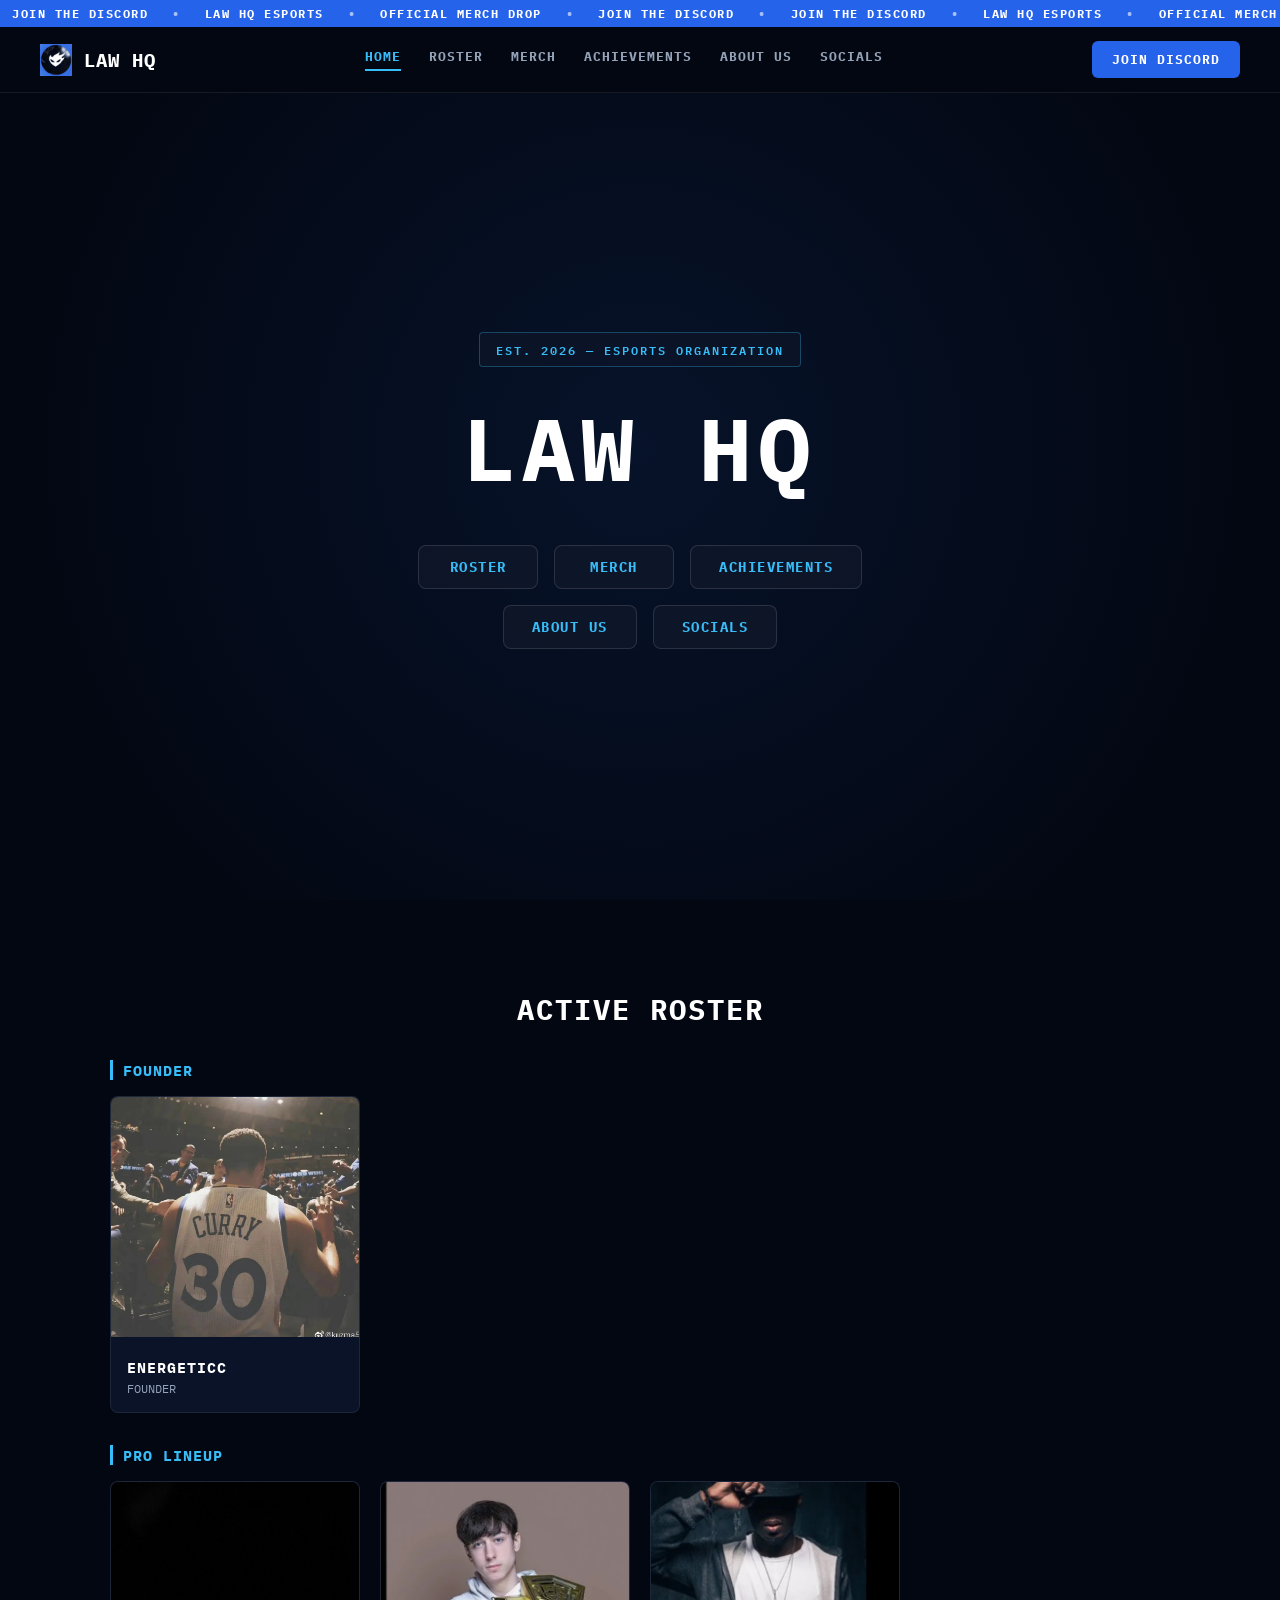
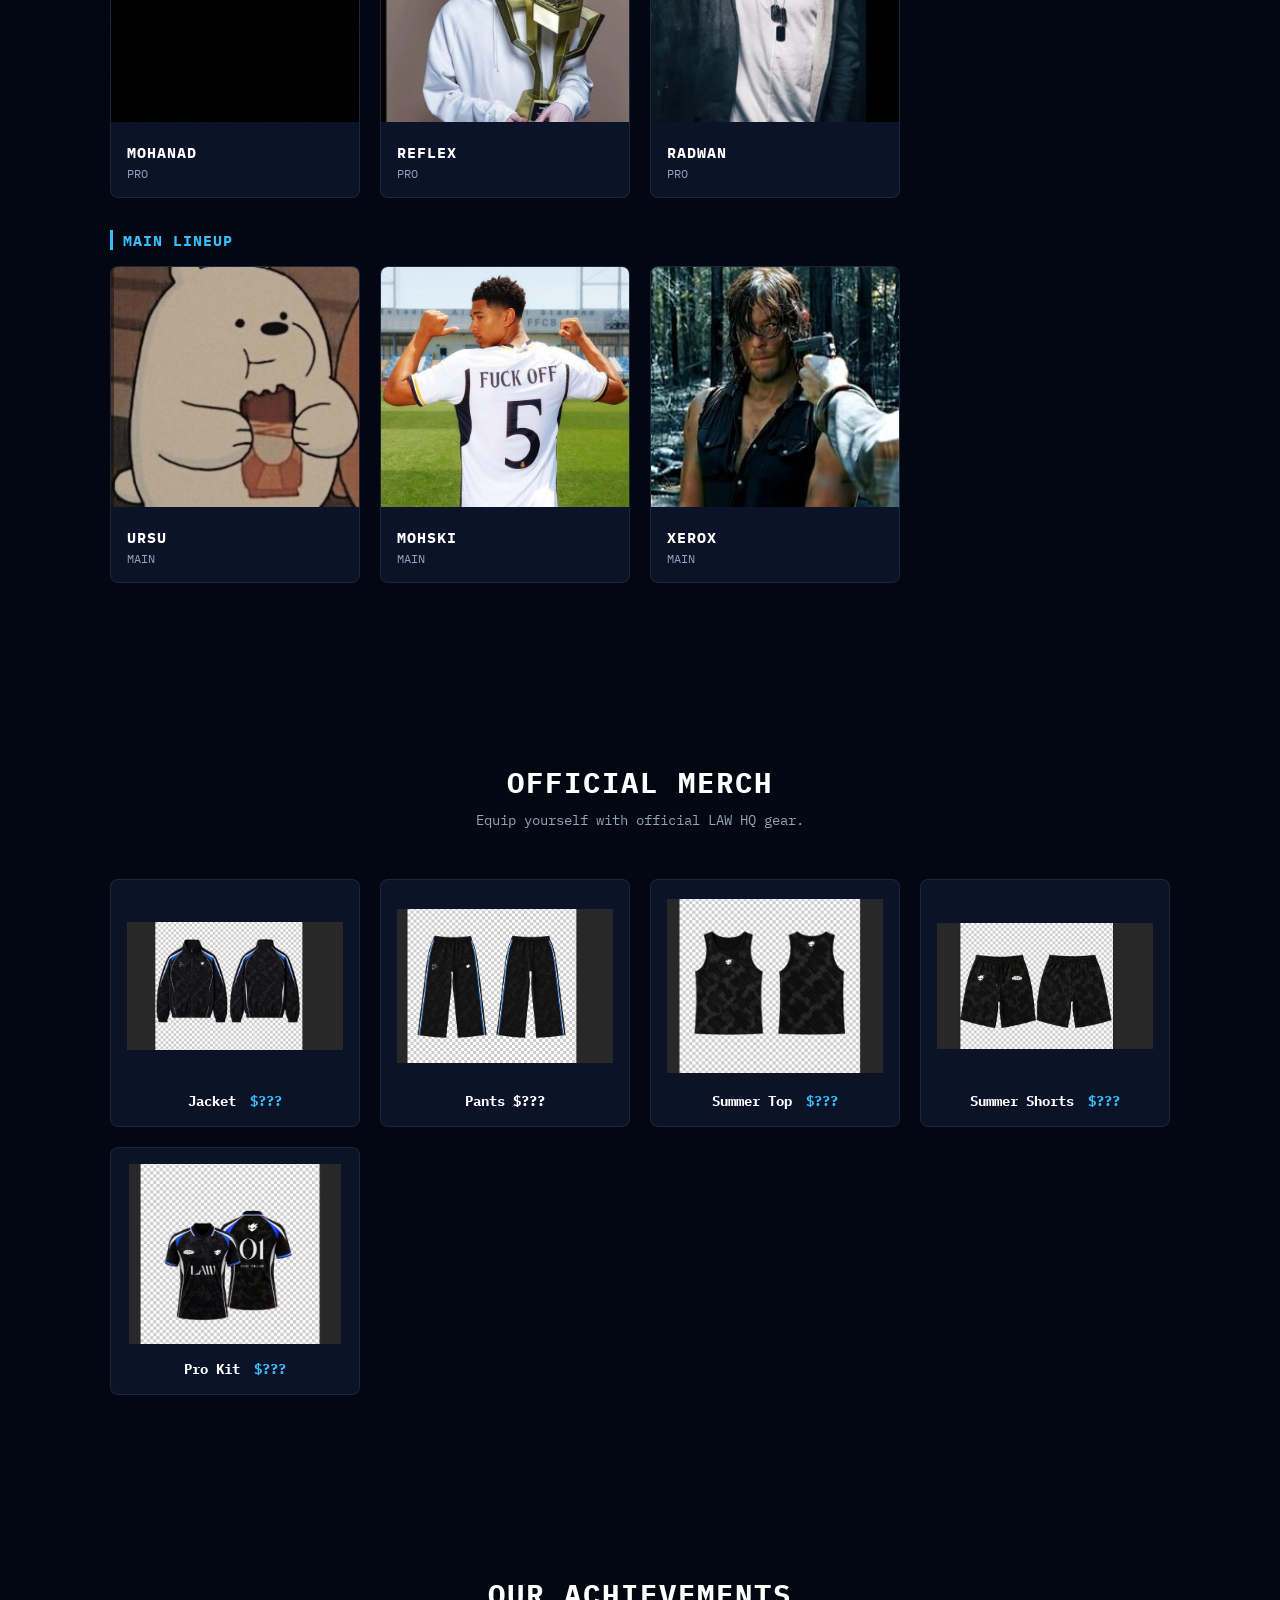
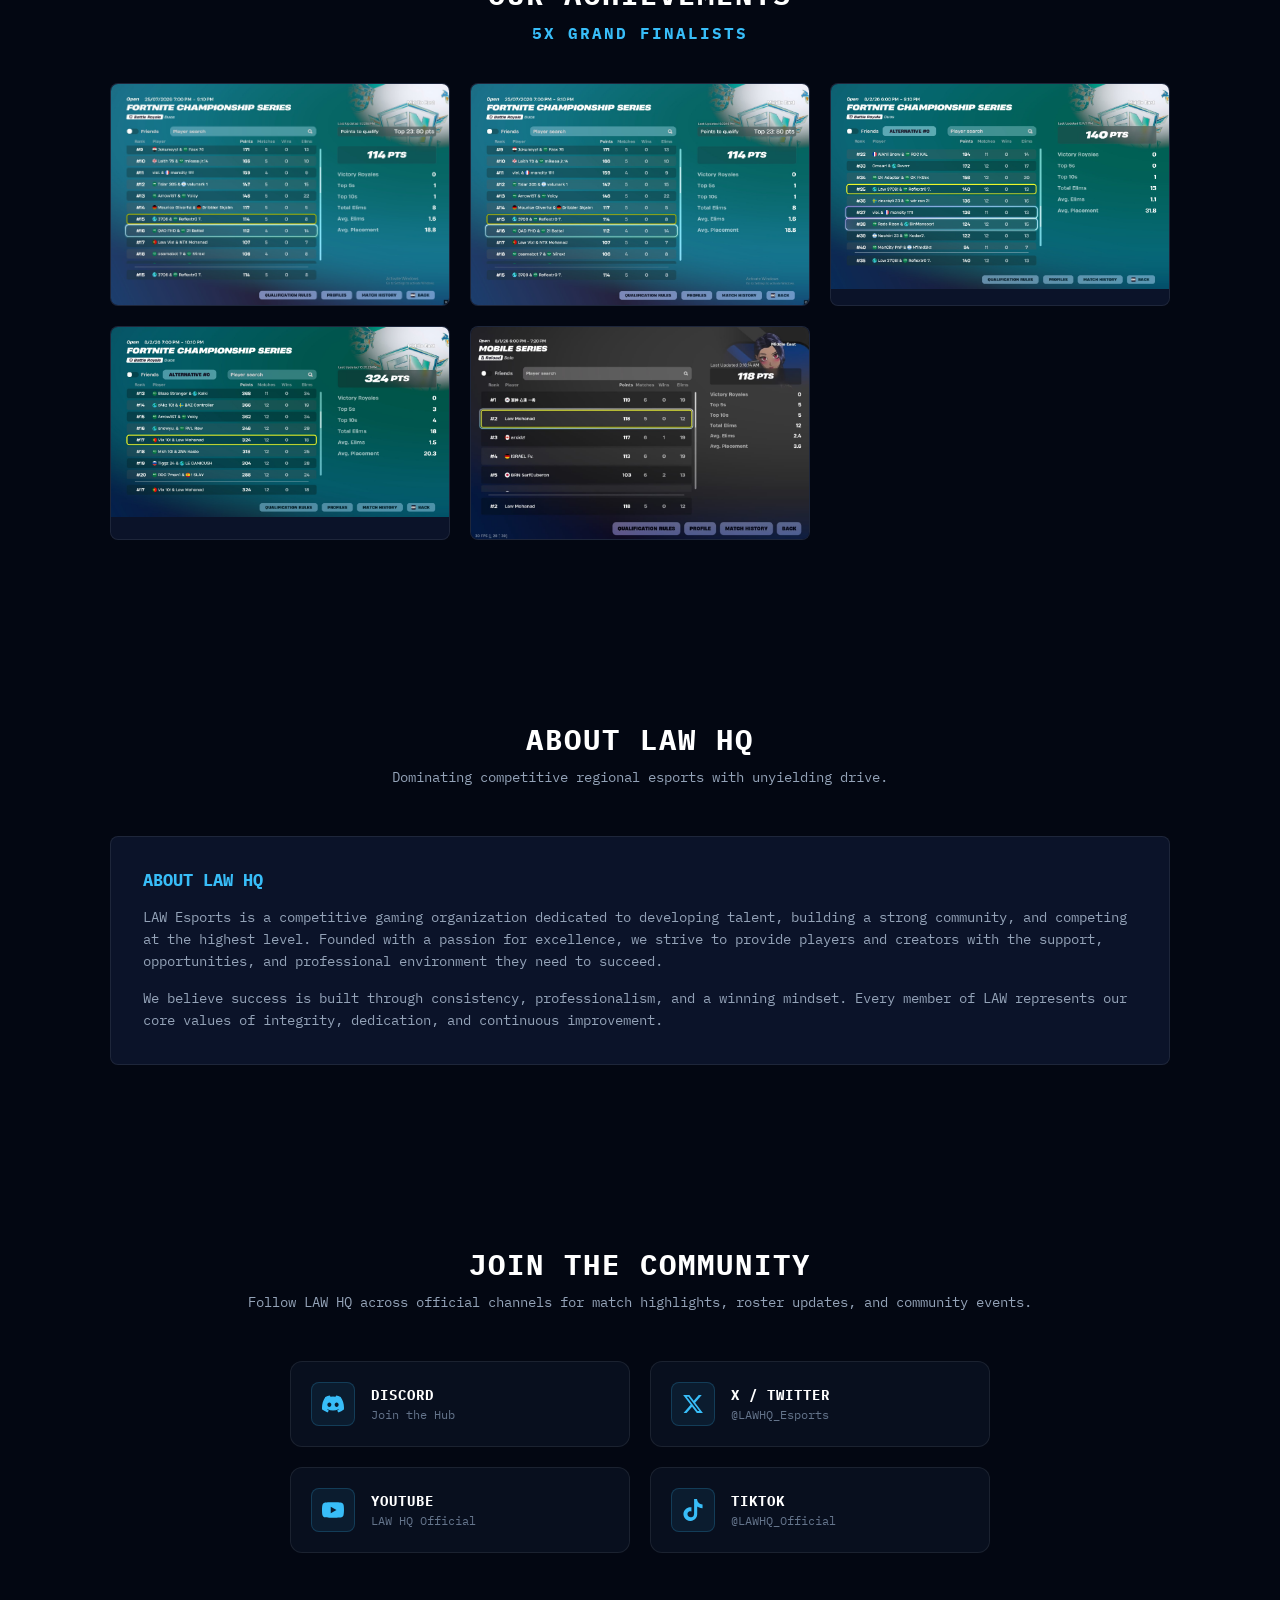
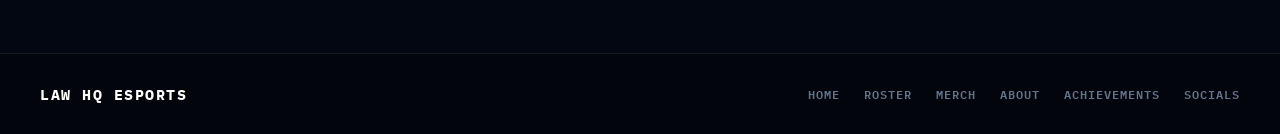
==== index.html @ c0afd79e "Added redirection link to “JOIN OUR DISCORD”" ====
<!DOCTYPE html>
<html lang="en">
<head>
  <meta charset="UTF-8">
  <meta name="viewport" content="width=device-width, initial-scale=1.0">
  <title>LAW HQ | Esports Organization</title>

  <!-- Google Fonts -->
  <link rel="preconnect" href="https://fonts.googleapis.com">
  <link rel="preconnect" href="https://fonts.gstatic.com" crossorigin>
  <link href="https://fonts.googleapis.com/css2?family=IBM+Plex+Mono:wght@400;600;700&display=swap" rel="stylesheet">

  <!-- External CSS -->
  <link rel="stylesheet" href="style.css">
</head>
<body>

  <!-- FIXED TOP HEADER CONTAINER -->
  <header class="fixed-header-wrapper">
    <div class="ticker-wrap">
      <div class="ticker-track">
        <span>JOIN THE DISCORD</span><span class="dot">•</span>
        <span>LAW HQ ESPORTS</span><span class="dot">•</span>
        <span>OFFICIAL MERCH DROP</span><span class="dot">•</span>
        <span>JOIN THE DISCORD</span><span class="dot">•</span>
        <span>JOIN THE DISCORD</span><span class="dot">•</span>
        <span>LAW HQ ESPORTS</span><span class="dot">•</span>
        <span>OFFICIAL MERCH DROP</span><span class="dot">•</span>
        <span>JOIN THE DISCORD</span><span class="dot">•</span>
      </div>
    </div>

    <nav class="navbar">
      <a href="#hero" class="nav-brand">
        <img src="logo.png" alt="LAW HQ Logo" class="logo-img">
        <span class="brand-text">LAW HQ</span>
      </a>

      <div class="nav-links">
        <a href="#hero">HOME</a>
        <a href="#roster">ROSTER</a>
        <a href="#merch">MERCH</a>
        <a href="#achievements">ACHIEVEMENTS</a>
        <a href="#about" class="active">ABOUT US</a>
        <a href="#socials">SOCIALS</a>
      </div>

      <a href="https://discord.gg/g7HBEBrbn" target="https://discord.gg/g7HBEBrbn" rel="noopener noreferrer" class="btn-discord">JOIN DISCORD</a>
    </nav>
  </header>

  <!-- HERO SECTION -->
  <section id="hero" class="hero-section">
    <div class="hero-content reveal-on-scroll">
      <div class="hero-tag-box">
        <span>EST. 2026 — ESPORTS ORGANIZATION</span>
      </div>
      <h1 class="hero-title">LAW HQ</h1>

      <div class="hero-buttons-wrapper">
        <div class="hero-btn-row">
          <a href="#roster" class="hero-btn">ROSTER</a>
          <a href="#merch" class="hero-btn">MERCH</a>
          <a href="#achievements" class="hero-btn">ACHIEVEMENTS</a>
        </div>
        <div class="hero-btn-row">
          <a href="#about" class="hero-btn">ABOUT US</a>
          <a href="#socials" class="hero-btn">SOCIALS</a>
        </div>
      </div>
    </div>
  </section>

  <!-- ROSTER SECTION -->
  <section id="roster" class="content-section">
    <h2 class="section-title reveal-on-scroll">ACTIVE ROSTER</h2>

    <h3 class="subsection-title reveal-on-scroll">FOUNDER</h3>
    <div class="roster-grid">
      <div class="player-card reveal-on-scroll">
        <img src="energe.png" alt="Energetic" class="player-img">
        <div class="player-info">
          <h4>ENERGETICC</h4>
          <p>FOUNDER</p>
        </div>
      </div>
    </div>

    <h3 class="subsection-title reveal-on-scroll">PRO LINEUP</h3>
    <div class="roster-grid">
      <div class="player-card reveal-on-scroll">
        <img src="mohanad.png" alt="Mohanad" class="player-img">
        <div class="player-info">
          <h4>MOHANAD</h4>
          <p>PRO</p>
        </div>
      </div>
      <div class="player-card reveal-on-scroll">
        <img src="reflex.png" alt="Reflex" class="player-img">
        <div class="player-info">
          <h4>REFLEX</h4>
          <p>PRO</p>
        </div>
      </div>
      <div class="player-card reveal-on-scroll">
        <img src="radwan.png" alt="Radwan" class="player-img">
        <div class="player-info">
          <h4>RADWAN</h4>
          <p>PRO</p>
        </div>
      </div>
    </div>

    <h3 class="subsection-title reveal-on-scroll">MAIN LINEUP</h3>
    <div class="roster-grid">
      <div class="player-card reveal-on-scroll">
        <img src="ursu.png" alt="Ursu" class="player-img">
        <div class="player-info">
          <h4>URSU</h4>
          <p>MAIN</p>
        </div>
      </div>
      <div class="player-card reveal-on-scroll">
        <img src="mohski.png" alt="Mohski" class="player-img">
        <div class="player-info">
          <h4>MOHSKI</h4>
          <p>MAIN</p>
        </div>
      </div>
      <div class="player-card reveal-on-scroll">
        <img src="xerox.png" alt="Xerox" class="player-img">
        <div class="player-info">
          <h4>XEROX</h4>
          <p>MAIN</p>
        </div>
      </div>
    </div>
  </section>

  <!-- MERCH SECTION -->
  <section id="merch" class="content-section">
    <h2 class="section-title reveal-on-scroll">OFFICIAL MERCH</h2>
    <p class="section-desc reveal-on-scroll">Equip yourself with official LAW HQ gear.</p>

    <div class="merch-grid">
      <div class="merch-card reveal-on-scroll">
        <img src="jacket.png" alt="Jacket" class="merch-img">
        <h4>Jacket <span class="price">$???</span></h4>
      </div>
      <div class="merch-card reveal-on-scroll">
        <img src="pants.png" alt="Pants" class="merch-img">
        <h4>Pants <span classid="price">$???</span></h4>
      </div>
      <div class="merch-card reveal-on-scroll">
        <img src="summertop.png" alt="Summer Top" class="merch-img">
        <h4>Summer Top <span class="price">$???</span></h4>
      </div>
      <div class="merch-card reveal-on-scroll">
        <img src="summershorts.png" alt="Summer Shorts" class="merch-img">
        <h4>Summer Shorts <span class="price">$???</span></h4>
      </div>
      <div class="merch-card reveal-on-scroll">
        <img src="prokit.png" alt="Pro Kit" class="merch-img">
        <h4>Pro Kit <span class="price">$???</span></h4>
      </div>
    </div>
  </section>

  <!-- ACHIEVEMENTS SECTION -->
  <section id="achievements" class="content-section">
    <h2 class="section-title reveal-on-scroll">OUR ACHIEVEMENTS</h2>
    <p class="section-tagline reveal-on-scroll">5X GRAND FINALISTS</p>

    <div class="achievements-grid">
      <div class="achievement-card reveal-on-scroll">
        <img src="achievement1.jpg" alt="Fortnite Championship Series" class="achievement-img">
      </div>
      <div class="achievement-card reveal-on-scroll">
        <img src="achievement2.png" alt="Fortnite Championship Series" class="achievement-img">
      </div>
      <div class="achievement-card reveal-on-scroll">
        <img src="achievement3.png" alt="Fortnite Championship Series" class="achievement-img">
      </div>
      <div class="achievement-card reveal-on-scroll">
        <img src="achievement4.png" alt="Fortnite Championship Series" class="achievement-img">
      </div>
      <div class="achievement-card reveal-on-scroll">
        <img src="achievement5.png" alt="Fortnite Championship Series" class="achievement-img">
      </div>
    </div>
  </section>

  <!-- ABOUT US SECTION -->
  <section id="about" class="content-section">
    <h2 class="section-title reveal-on-scroll">ABOUT LAW HQ</h2>
    <p class="section-desc reveal-on-scroll">Dominating competitive regional esports with unyielding drive.</p>

    <div class="about-box reveal-on-scroll">
      <h3>ABOUT LAW HQ</h3>
      <p>
        LAW Esports is a competitive gaming organization dedicated to developing talent, building a strong community, and competing at the highest level. Founded with a passion for excellence, we strive to provide players and creators with the support, opportunities, and professional environment they need to succeed.
      </p>
      <p>
        We believe success is built through consistency, professionalism, and a winning mindset. Every member of LAW represents our core values of integrity, dedication, and continuous improvement.
      </p>
    </div>
  </section>

<!-- SOCIALS SECTION -->
  <section id="socials" class="content-section socials-container">
    <h2 class="section-title reveal-on-scroll">JOIN THE COMMUNITY</h2>
    <p class="section-desc reveal-on-scroll">Follow LAW HQ across official channels for match highlights, roster updates, and community events.</p>

    <div class="socials-wrapper">
      <!-- Top Row: Discord & Twitter -->
      <div class="socials-row top-row">
        <a href="https://discord.gg" target="https://discord.gg/g7HBEBrbn" rel="noopener noreferrer" class="social-card reveal-on-scroll">
          <div class="social-icon-box">
            <svg class="social-icon" viewBox="0 0 24 24" fill="currentColor"><path d="M20.317 4.37a19.791 19.791 0 0 0-4.885-1.515.074.074 0 0 0-.079.037c-.21.375-.444.864-.608 1.25a18.27 18.27 0 0 0-5.487 0 12.64 12.64 0 0 0-.617-1.25.077.077 0 0 0-.079-.037A19.736 19.736 0 0 0 3.677 4.37a.07.07 0 0 0-.032.027C.533 9.046-.32 13.58.099 18.057a.082.082 0 0 0 .031.057 19.9 19.9 0 0 0 5.993 3.03.078.078 0 0 0 .084-.028c.462-.63.874-1.295 1.226-1.994.021-.041.001-.09-.041-.106a13.107 13.107 0 0 1-1.872-.892.077.077 0 0 1-.008-.128 10.2 10.2 0 0 0 .372-.292.074.074 0 0 1 .077-.01c3.928 1.793 8.18 1.793 12.061 0a.074.074 0 0 1 .078.01c.12.098.246.198.373.292a.077.077 0 0 1-.006.127 12.299 12.299 0 0 1-1.873.893.077.077 0 0 0-.041.107c.36.698.772 1.362 1.225 1.993a.076.076 0 0 0 .084.028 19.839 19.839 0 0 0 6.002-3.03.077.077 0 0 0 .032-.054c.5-5.177-.838-9.674-3.549-13.66a.061.061 0 0 0-.031-.028zM8.02 15.33c-1.183 0-2.157-1.085-2.157-2.419 0-1.333.956-2.419 2.157-2.419 1.21 0 2.176 1.096 2.157 2.42 0 1.333-.956 2.418-2.157 2.418zm7.975 0c-1.183 0-2.157-1.085-2.157-2.419 0-1.333.955-2.419 2.157-2.419 1.21 0 2.176 1.096 2.157 2.42 0 1.333-.946 2.418-2.157 2.418z"/></svg>
          </div>
          <div class="social-text">
            <h4>DISCORD</h4>
            <p>Join the Hub</p>
          </div>
        </a>

        <a href="https://x.com/LAWHQ_Esports" target="https://x.com/LAWRGN" rel="noopener noreferrer" class="social-card reveal-on-scroll">
          <div class="social-icon-box">
            <svg class="social-icon" viewBox="0 0 24 24" fill="currentColor"><path d="M18.244 2.25h3.308l-7.227 8.26 8.502 11.24H16.17l-5.214-6.817L4.99 21.75H1.68l7.73-8.835L1.254 2.25H8.08l4.713 6.231zm-1.161 17.52h1.833L7.084 4.126H5.117z"/></svg>
          </div>
          <div class="social-text">
            <h4>X / TWITTER</h4>
            <p>@LAWHQ_Esports</p>
          </div>
        </a>
      </div>

      <!-- Bottom Row: YouTube & TikTok -->
      <div class="socials-row bottom-row">
        <a href="https://youtube.com" target=https://youtube.com/@LAWRGN" rel="noopener noreferrer" class="social-card reveal-on-scroll">
          <div class="social-icon-box">
            <svg class="social-icon" viewBox="0 0 24 24" fill="currentColor"><path d="M23.498 6.186a3.016 3.016 0 0 0-2.122-2.136C19.505 3.545 12 3.545 12 3.545s-7.505 0-9.377.505A3.017 3.017 0 0 0 .502 6.186C0 8.07 0 12 0 12s0 3.93.502 5.814a3.016 3.016 0 0 0 2.122 2.136c1.871.505 9.376.505 9.376.505s7.505 0 9.377-.505a3.015 3.015 0 0 0 2.122-2.136C24 15.93 24 12 24 12s0-3.93-.502-5.814zM9.545 15.568V8.432L15.818 12l-6.273 3.568z"/></svg>
          </div>
          <div class="social-text">
            <h4>YOUTUBE</h4>
            <p>LAW HQ Official</p>
          </div>
        </a>

        <a href="https://tiktok.com/@LAWHQ_Official" target="https://www.tiktok.com/@lawrgn0" rel="noopener noreferrer" class="social-card reveal-on-scroll">
          <div class="social-icon-box">
            <svg class="social-icon" viewBox="0 0 24 24" fill="currentColor"><path d="M12.525.02c1.31-.02 2.61-.01 3.91-.02.08 1.53.63 3.09 1.75 4.17 1.12 1.11 2.7 1.62 4.24 1.79v4.03c-1.44-.05-2.89-.35-4.2-.97-.57-.26-1.1-.59-1.62-.93-.01 2.92.01 5.84-.02 8.75-.08 1.4-.54 2.79-1.35 3.94-1.31 1.92-3.58 3.17-5.91 3.21-1.43.08-2.86-.31-4.08-1.03-2.02-1.19-3.44-3.37-3.65-5.71-.02-.5-.03-1-.01-1.49.18-1.9 1.12-3.72 2.58-4.96 1.66-1.44 3.98-2.13 6.15-1.72.02 1.48-.04 2.96-.04 4.44-.99-.32-2.15-.23-3.02.37-.82.56-1.31 1.55-1.3 2.53-.02 1.06.44 2.11 1.23 2.79.83.7 1.97.97 3.03.73 1.14-.23 2.1-.98 2.56-2.02.35-.78.43-1.66.42-2.51.02-5.38.01-10.76.01-16.14z"/></svg>
          </div>
          <div class="social-text">
            <h4>TIKTOK</h4>
            <p>@LAWHQ_Official</p>
          </div>
        </a>
      </div>
    </div>
  </section>
  <!-- FOOTER -->
  <footer class="footer">
    <div class="footer-brand">
      <h3>LAW HQ ESPORTS</h3>
    </div>
    <div class="footer-links">
      <a href="#hero">HOME</a>
      <a href="#roster">ROSTER</a>
      <a href="#merch">MERCH</a>
      <a href="#about">ABOUT</a>
       <a href="#achievements">ACHIEVEMENTS</a>
      <a href="#socials">SOCIALS</a>
    </div>
  </footer>

  <!-- External JavaScript -->
  <script src="script.js"></script>
</body>
</html>
---- style.css ----
/* --- GLOBAL RESETS & FONTS --- */
* {
  margin: 0;
  padding: 0;
  box-sizing: border-box;
}

html {
  scroll-behavior: smooth;
  font-family: 'IBM Plex Mono', monospace;
  background-color: #030712;
  color: #ffffff;
}

section, 
div[id] {
  scroll-margin-top: 100px;
}

body {
  overflow-x: hidden;
  background-color: #030712;
}

a {
  color: inherit;
  text-decoration: none;
}

/* --- SCROLL REVEAL ANIMATION STYLES --- */
.reveal-on-scroll {
  opacity: 0;
  transform: translateY(35px);
  transition: opacity 0.6s cubic-bezier(0.16, 1, 0.3, 1), transform 0.6s cubic-bezier(0.16, 1, 0.3, 1);
  will-change: opacity, transform;
}

.reveal-on-scroll.is-visible {
  opacity: 1;
  transform: translateY(0);
}

/* --- FIXED HEADER & TICKER --- */
.fixed-header-wrapper {
  position: fixed;
  top: 0;
  left: 0;
  width: 100%;
  z-index: 1000;
  background-color: #030712;
  border-bottom: 1px solid rgba(255, 255, 255, 0.08);
}

.ticker-wrap {
  width: 100%;
  overflow: hidden;
  background-color: #2563eb;
  padding: 6px 0;
  font-size: 0.75rem;
  font-weight: 700;
  letter-spacing: 1.5px;
}

.ticker-track {
  display: flex;
  white-space: nowrap;
  animation: ticker 25s linear infinite;
}

.ticker-track span {
  padding: 0 12px;
  color: #ffffff;
}

.ticker-track .dot {
  color: rgba(255, 255, 255, 0.6);
}

@keyframes ticker {
  0% { transform: translateX(0); }
  100% { transform: translateX(-50%); }
}

.navbar {
  display: flex;
  align-items: center;
  justify-content: space-between;
  padding: 14px 40px;
  max-width: 1400px;
  margin: 0 auto;
}

.nav-brand {
  display: flex;
  align-items: center;
  gap: 12px;
  font-weight: 700;
  font-size: 1.2rem;
  letter-spacing: 1px;
}

.logo-img {
  width: 32px;
  height: 32px;
  object-fit: contain;
}

.nav-links {
  display: flex;
  gap: 28px;
}

.nav-links a {
  font-size: 0.8rem;
  font-weight: 700;
  color: #94a3b8;
  letter-spacing: 1px;
  padding-bottom: 4px;
  transition: color 0.2s ease, border-color 0.2s ease;
}

.nav-links a:hover,
.nav-links a.active {
  color: #38bdf8;
  border-bottom: 2px solid #38bdf8;
}

.btn-discord {
  background-color: #2563eb;
  color: #ffffff;
  padding: 10px 20px;
  font-size: 0.8rem;
  font-weight: 700;
  border-radius: 6px;
  letter-spacing: 1px;
  transition: background-color 0.2s ease;
}

.btn-discord:hover {
  background-color: #1d4ed8;
}

/* --- HERO SECTION --- */
.hero-section {
  min-height: 100vh;
  display: flex;
  align-items: center;
  justify-content: center;
  text-align: center;
  padding-top: 80px;
  background: radial-gradient(circle at center, #07132a 0%, #030712 80%);
}

.hero-tag-box {
  display: inline-block;
  border: 1px solid rgba(56, 189, 248, 0.3);
  background: rgba(15, 23, 42, 0.6);
  padding: 6px 16px;
  border-radius: 4px;
  margin-bottom: 24px;
}

.hero-tag-box span {
  color: #38bdf8;
  font-size: 0.75rem;
  letter-spacing: 2px;
  font-weight: 600;
}

.hero-title {
  font-size: 5.5rem;
  font-weight: 700;
  letter-spacing: 6px;
  margin-bottom: 40px;
  color: #ffffff;
}

.hero-buttons-wrapper {
  display: flex;
  flex-direction: column;
  gap: 16px;
  align-items: center;
}

.hero-btn-row {
  display: flex;
  gap: 16px;
  justify-content: center;
}

.hero-btn {
  border: 1px solid rgba(255, 255, 255, 0.12);
  background: rgba(15, 23, 42, 0.8);
  padding: 12px 28px;
  font-size: 0.85rem;
  font-weight: 700;
  border-radius: 8px;
  letter-spacing: 1.5px;
  color: #38bdf8;
  transition: all 0.2s ease;
  min-width: 120px;
}

.hero-btn:hover {
  border-color: #38bdf8;
  background: rgba(56, 189, 248, 0.15);
  transform: translateY(-2px);
}

/* --- CONTENT SECTIONS --- */
.content-section {
  max-width: 1100px;
  margin: 0 auto;
  padding: 90px 20px;
}

.section-title {
  font-size: 1.8rem;
  letter-spacing: 2px;
  margin-bottom: 10px;
  text-align: center;
  font-weight: 700;
}

.section-desc {
  text-align: center;
  color: #94a3b8;
  font-size: 0.85rem;
  margin-bottom: 50px;
}

.section-tagline {
  text-align: center;
  color: #38bdf8;
  font-weight: 700;
  letter-spacing: 2px;
  margin-bottom: 40px;
}

.subsection-title {
  font-size: 0.95rem;
  letter-spacing: 1px;
  color: #38bdf8;
  margin: 32px 0 16px 0;
  border-left: 3px solid #38bdf8;
  padding-left: 10px;
}

/* --- ROSTER --- */
.roster-grid {
  display: grid;
  grid-template-columns: repeat(auto-fill, minmax(220px, 1fr));
  gap: 20px;
}

.player-card {
  background: #0b1329;
  border: 1px solid rgba(255, 255, 255, 0.08);
  border-radius: 8px;
  overflow: hidden;
  transition: transform 0.2s ease, border-color 0.2s ease;
}

.player-card:hover {
  transform: translateY(-4px);
  border-color: #38bdf8;
}

.player-img {
  width: 100%;
  height: 240px;
  object-fit: cover;
}

.player-info {
  padding: 16px;
}

.player-info h4 {
  font-size: 0.95rem;
  letter-spacing: 1px;
}

.player-info p {
  font-size: 0.75rem;
  color: #94a3b8;
  margin-top: 4px;
}

/* --- MERCH --- */
.merch-grid {
  display: grid;
  grid-template-columns: repeat(auto-fill, minmax(200px, 1fr));
  gap: 20px;
}

.merch-card {
  background: #0b1329;
  border: 1px solid rgba(255, 255, 255, 0.08);
  border-radius: 8px;
  padding: 16px;
  text-align: center;
}

.merch-img {
  width: 100%;
  height: 180px;
  object-fit: contain;
  margin-bottom: 12px;
}

.merch-card h4 {
  font-size: 0.85rem;
}

.merch-card .price {
  color: #38bdf8;
  margin-left: 6px;
}

/* --- ACHIEVEMENTS --- */
.achievements-grid {
  display: grid;
  grid-template-columns: repeat(auto-fill, minmax(280px, 1fr));
  gap: 20px;
}

.achievement-card {
  background: #0b1329;
  border: 1px solid rgba(255, 255, 255, 0.08);
  border-radius: 8px;
  overflow: hidden;
}

.achievement-img {
  width: 100%;
  height: auto;
  display: block;
}

/* --- ABOUT --- */
.about-box {
  background: #0b1329;
  border: 1px solid rgba(255, 255, 255, 0.08);
  border-radius: 8px;
  padding: 32px;
}

.about-box h3 {
  font-size: 1.05rem;
  color: #38bdf8;
  margin-bottom: 16px;
}

.about-box p {
  color: #94a3b8;
  font-size: 0.85rem;
  line-height: 1.6;
  margin-bottom: 16px;
}

.about-box p:last-child {
  margin-bottom: 0;
}

/* --- SOCIALS SECTION (BOTTOM) --- */
/* --- SOCIALS SECTION (BOTTOM) --- */
.socials-container {
  padding-bottom: 100px;
}

.socials-wrapper {
  display: flex;
  flex-direction: column;
  gap: 20px;
  max-width: 720px;
  margin: 0 auto;
}

.socials-row {
  display: flex;
  justify-content: center;
  gap: 20px;
}

.socials-row .social-card {
  flex: 1 1 300px;
  max-width: 340px;
  width: 100%;
}

.social-card {
  background: #080f1e;
  border: 1px solid rgba(255, 255, 255, 0.08);
  border-radius: 12px;
  padding: 20px;
  display: flex;
  align-items: center;
  gap: 16px;
  transition: all 0.2s ease;
}

.social-card:hover {
  border-color: rgba(56, 189, 248, 0.4);
  transform: translateY(-3px);
  background: #0b1428;
}

.social-icon-box {
  width: 44px;
  height: 44px;
  background: rgba(56, 189, 248, 0.08);
  border: 1px solid rgba(56, 189, 248, 0.2);
  border-radius: 8px;
  display: flex;
  align-items: center;
  justify-content: center;
  flex-shrink: 0;
}

.social-icon {
  width: 22px;
  height: 22px;
  fill: #38bdf8;
}

.social-text h4 {
  font-size: 0.85rem;
  letter-spacing: 1px;
  color: #ffffff;
}

.social-text p {
  font-size: 0.72rem;
  color: #64748b;
  margin-top: 3px;
}

/* --- FOOTER --- */
.footer {
  border-top: 1px solid rgba(255, 255, 255, 0.08);
  padding: 30px 40px;
  display: flex;
  justify-content: space-between;
  align-items: center;
  background: #02050b;
}

.footer-brand h3 {
  font-size: 0.95rem;
  letter-spacing: 1.5px;
  font-weight: 700;
}

.footer-links {
  display: flex;
  gap: 24px;
}

.footer-links a {
  font-size: 0.75rem;
  color: #64748b;
  font-weight: 600;
  letter-spacing: 1px;
}

.footer-links a:hover {
  color: #38bdf8;
}

/* --- RESPONSIVE BREAKPOINTS --- */
@media (max-width: 768px) {
  .hero-title {
    font-size: 3.5rem;
  }

  .socials-row {
    flex-direction: column;
    align-items: center;
  }

  .socials-row .social-card {
    width: 100%;
    max-width: 100%;
  }

  .footer {
    flex-direction: column;
    gap: 16px;
    text-align: center;
  }
}

/* --- FOOTER --- */
.footer {
  border-top: 1px solid rgba(255, 255, 255, 0.08);
  padding: 30px 40px;
  display: flex;
  justify-content: space-between;
  align-items: center;
  background: #02050b;
}

.footer-brand h3 {
  font-size: 0.95rem;
  letter-spacing: 1.5px;
  font-weight: 700;
}

.footer-links {
  display: flex;
  gap: 24px;
}

.footer-links a {
  font-size: 0.75rem;
  color: #64748b;
  font-weight: 600;
  letter-spacing: 1px;
}

.footer-links a:hover {
  color: #38bdf8;
}

/* --- RESPONSIVE BREAKPOINTS --- */
@media (max-width: 768px) {
  .hero-title {
    font-size: 3.5rem;
  }

  .socials-row {
    flex-direction: column;
    align-items: center;
  }

  .top-row .social-card,
  .bottom-row .social-card {
    width: 100%;
    max-width: 100%;
  }

  .footer {
    flex-direction: column;
    gap: 16px;
    text-align: center;
  }
}
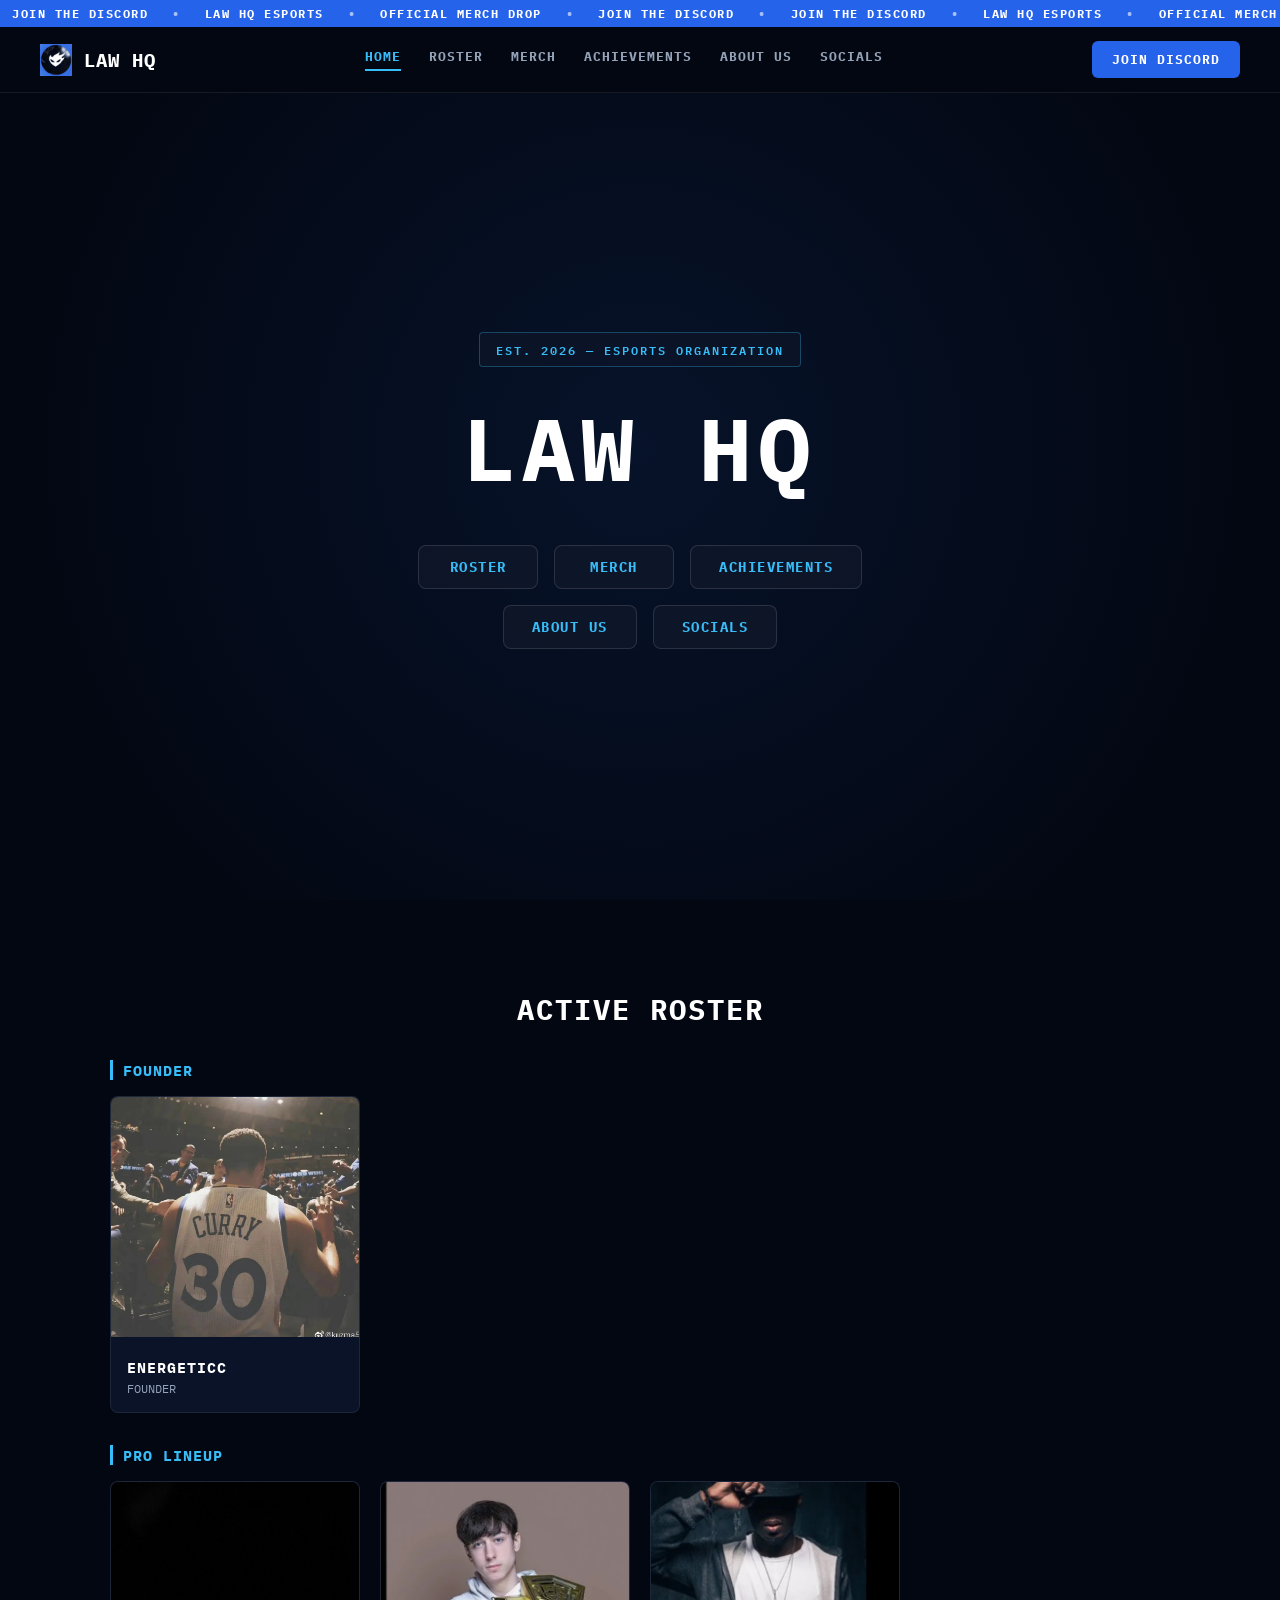
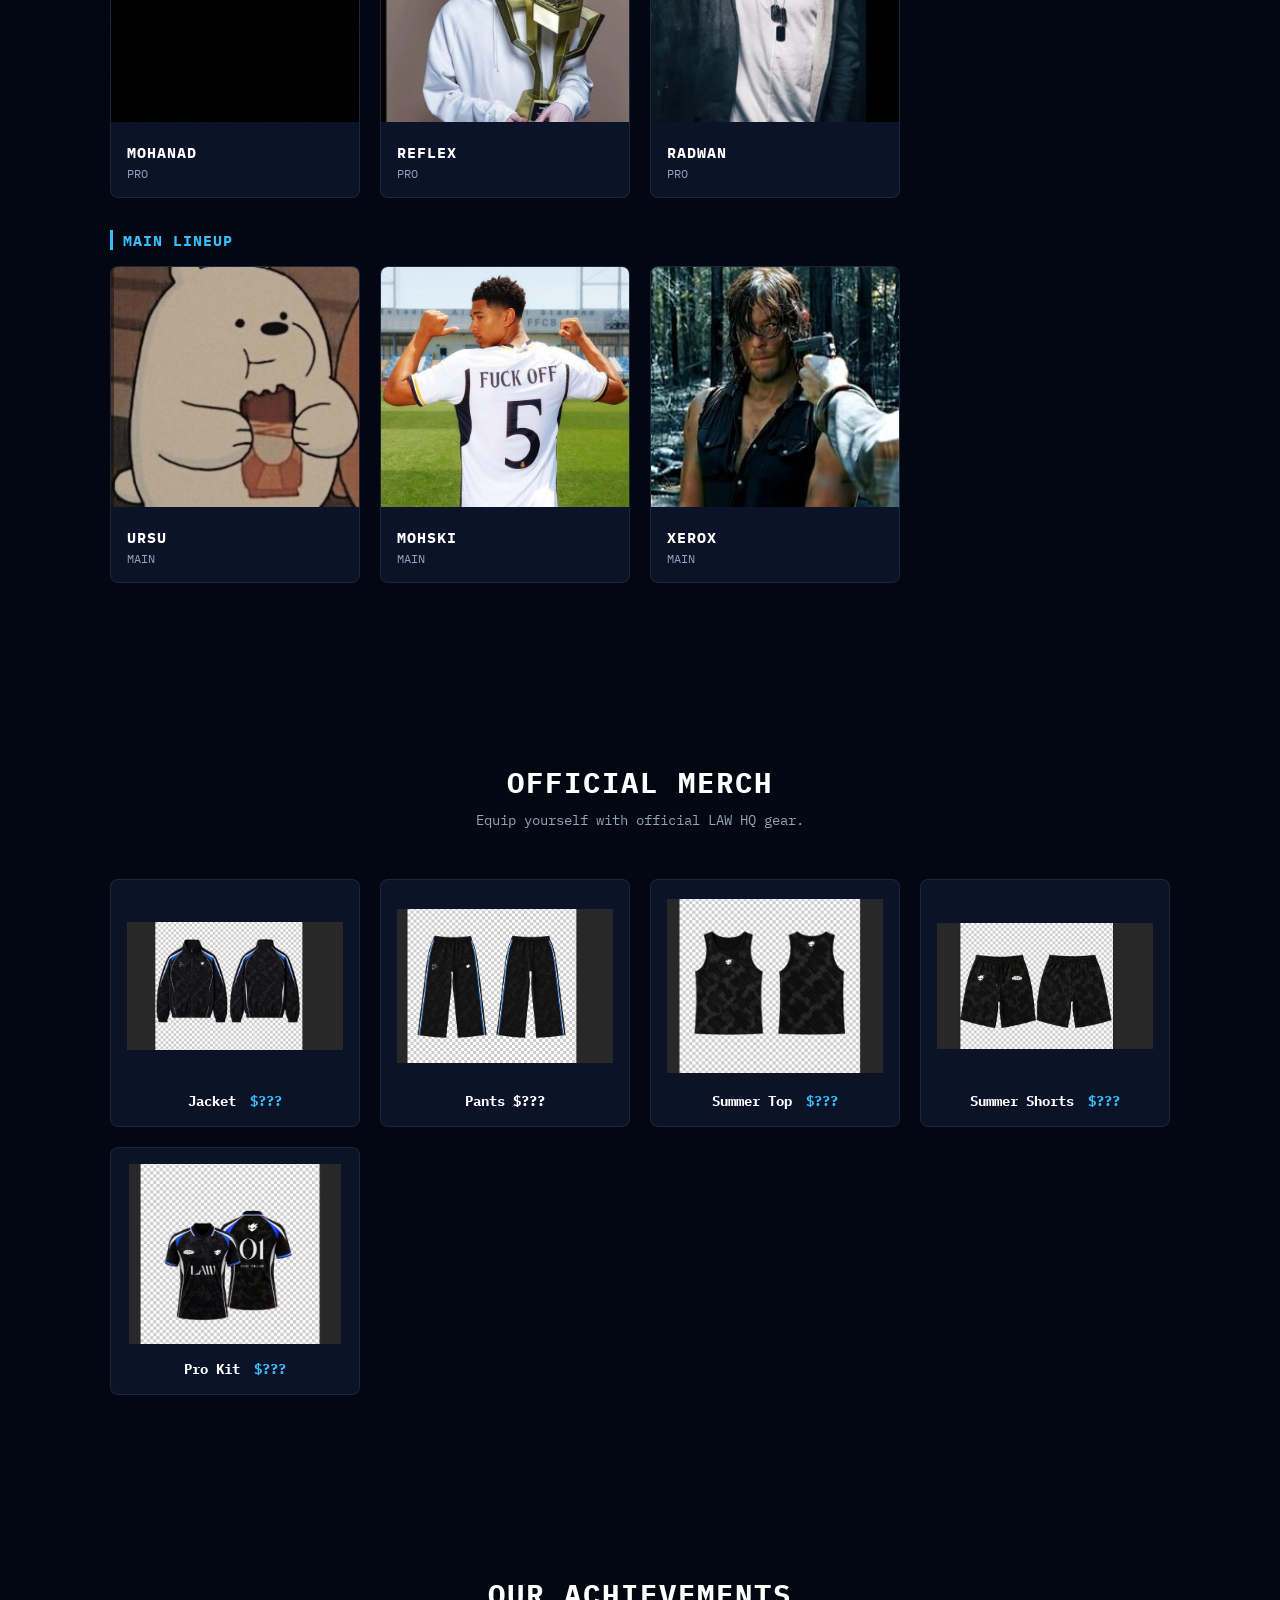
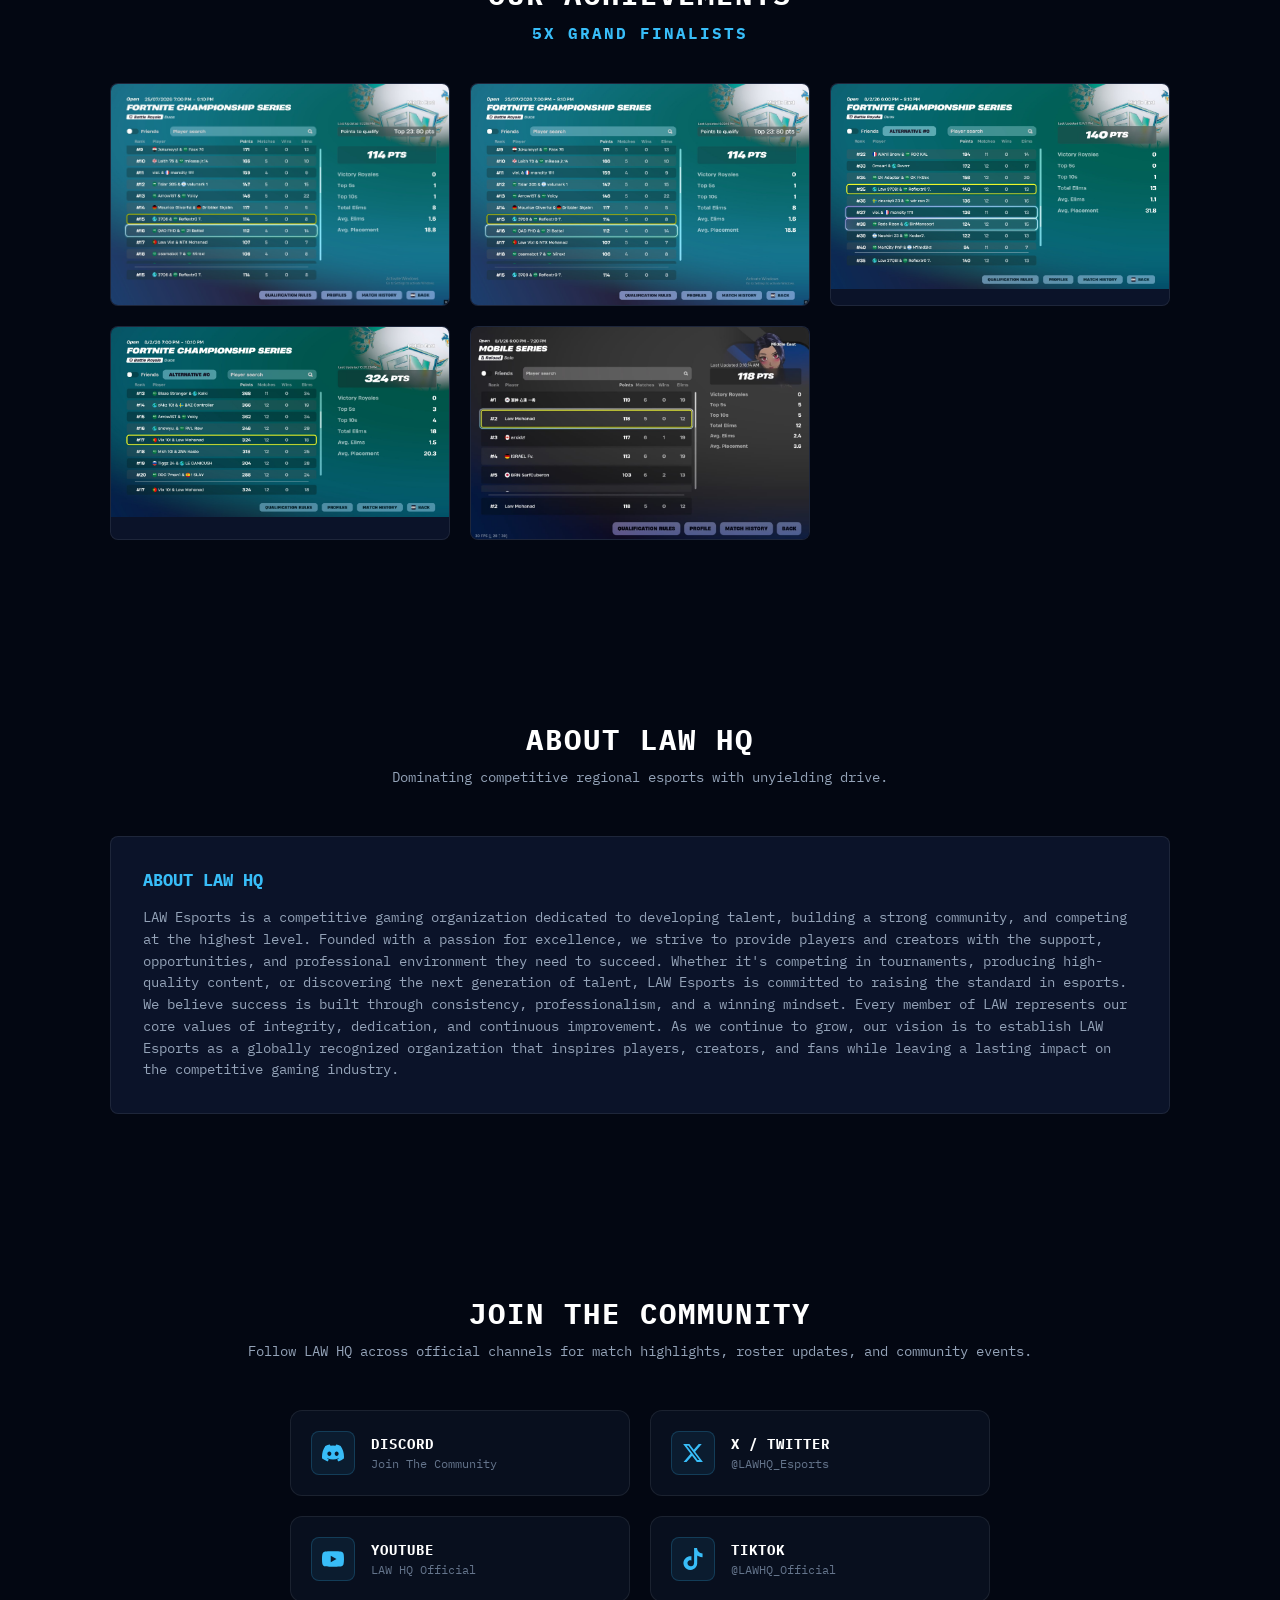
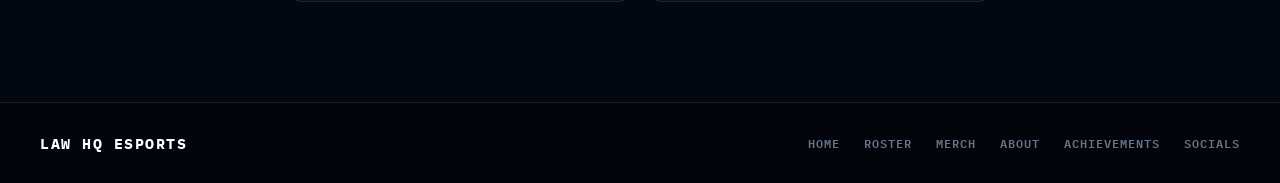
==== commit 3f5af1b8: "Revise content in index.html for better messaging Updated the about section and social text for clar" ====
--- a/index.html
+++ b/index.html
@@ -45,7 +45,7 @@
         <a href="#socials">SOCIALS</a>
       </div>
 
-      <a href="https://discord.gg/g7HBEBrbn" target="https://discord.gg/g7HBEBrbn" rel="noopener noreferrer" class="btn-discord">JOIN DISCORD</a>
+      <a href="discord.gg/LAWhq" target="https://discord.gg/g7HBEBrbn" rel="noopener noreferrer" class="btn-discord">JOIN DISCORD</a>
     </nav>
   </header>
 
@@ -199,9 +199,9 @@
       <h3>ABOUT LAW HQ</h3>
       <p>
         LAW Esports is a competitive gaming organization dedicated to developing talent, building a strong community, and competing at the highest level. Founded with a passion for excellence, we strive to provide players and creators with the support, opportunities, and professional environment they need to succeed.
-      </p>
-      <p>
-        We believe success is built through consistency, professionalism, and a winning mindset. Every member of LAW represents our core values of integrity, dedication, and continuous improvement.
+Whether it's competing in tournaments, producing high-quality content, or discovering the next generation of talent, LAW Esports is committed to raising the standard in esports.
+We believe success is built through consistency, professionalism, and a winning mindset. Every member of LAW represents our core values of integrity, dedication, and continuous improvement.
+As we continue to grow, our vision is to establish LAW Esports as a globally recognized organization that inspires players, creators, and fans while leaving a lasting impact on the competitive gaming industry.
       </p>
     </div>
   </section>
@@ -220,7 +220,7 @@
           </div>
           <div class="social-text">
             <h4>DISCORD</h4>
-            <p>Join the Hub</p>
+            <p>Join The Community</p>
           </div>
         </a>
 
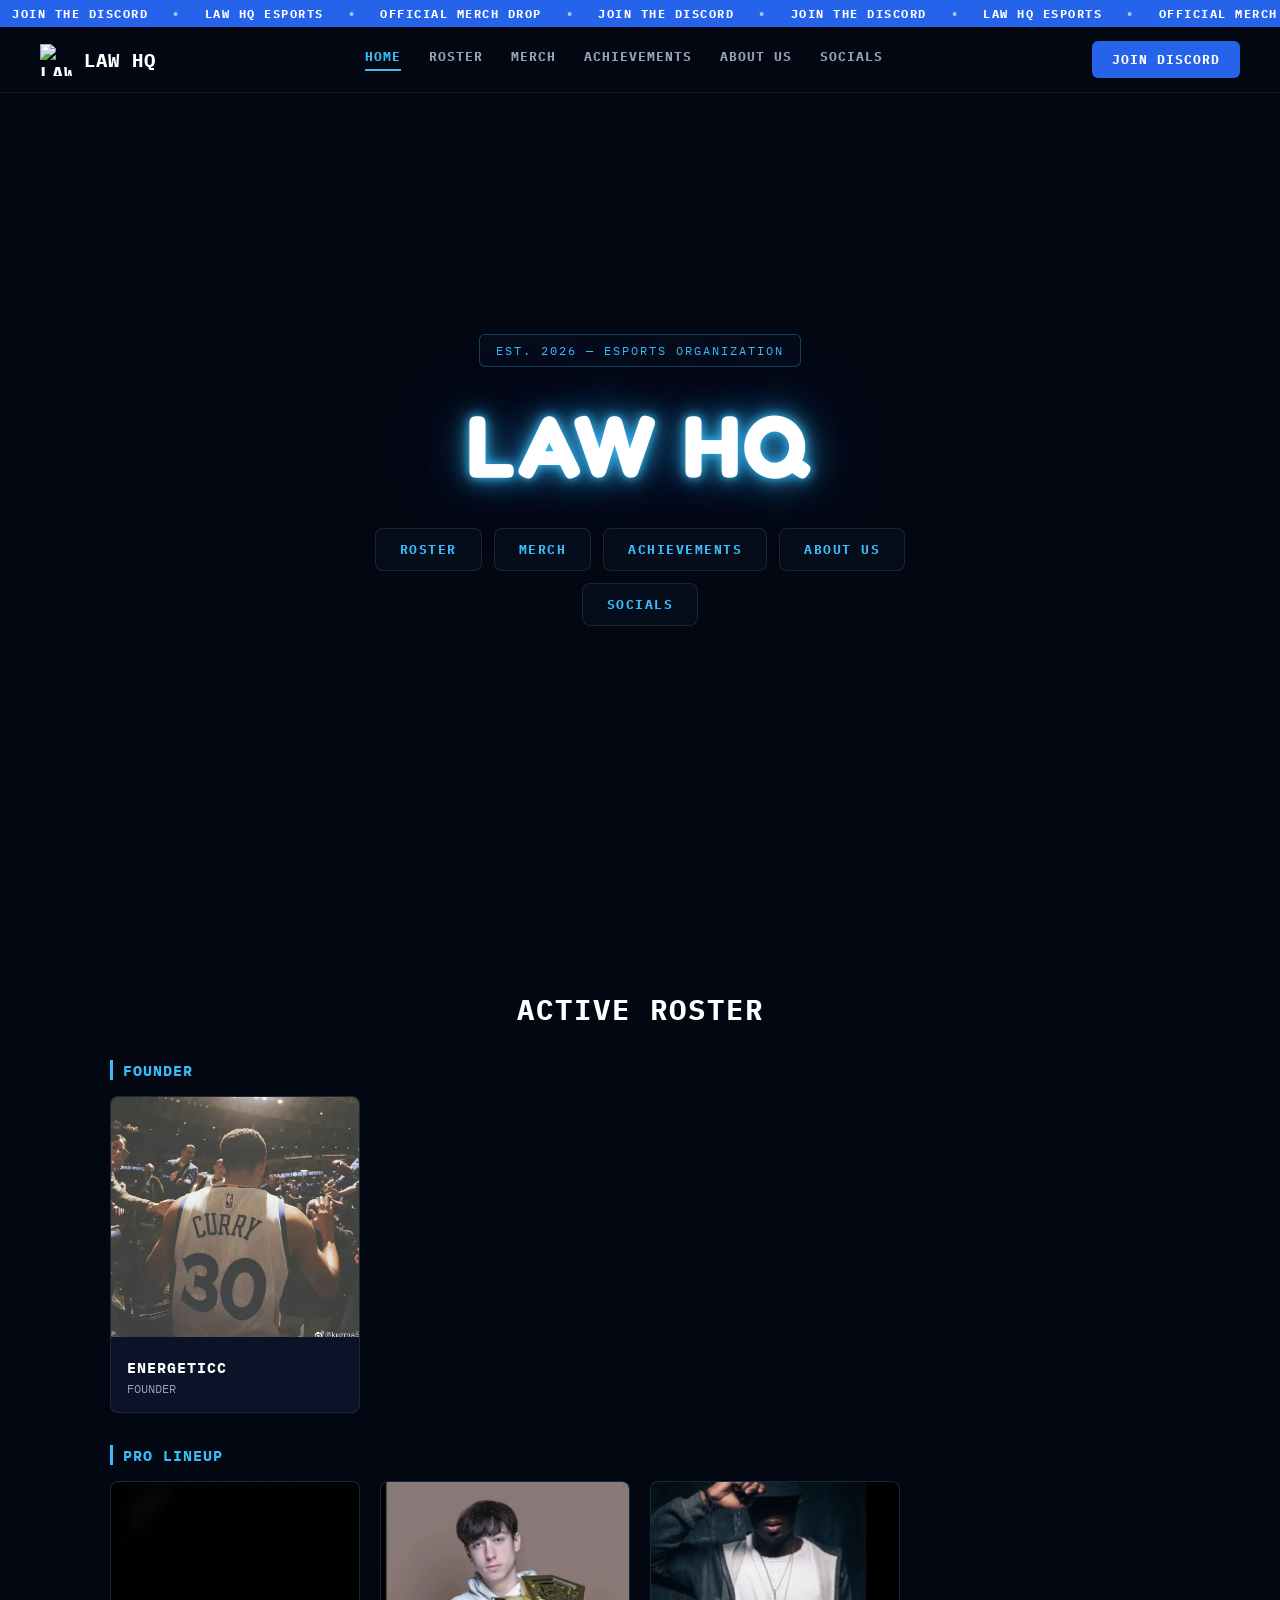
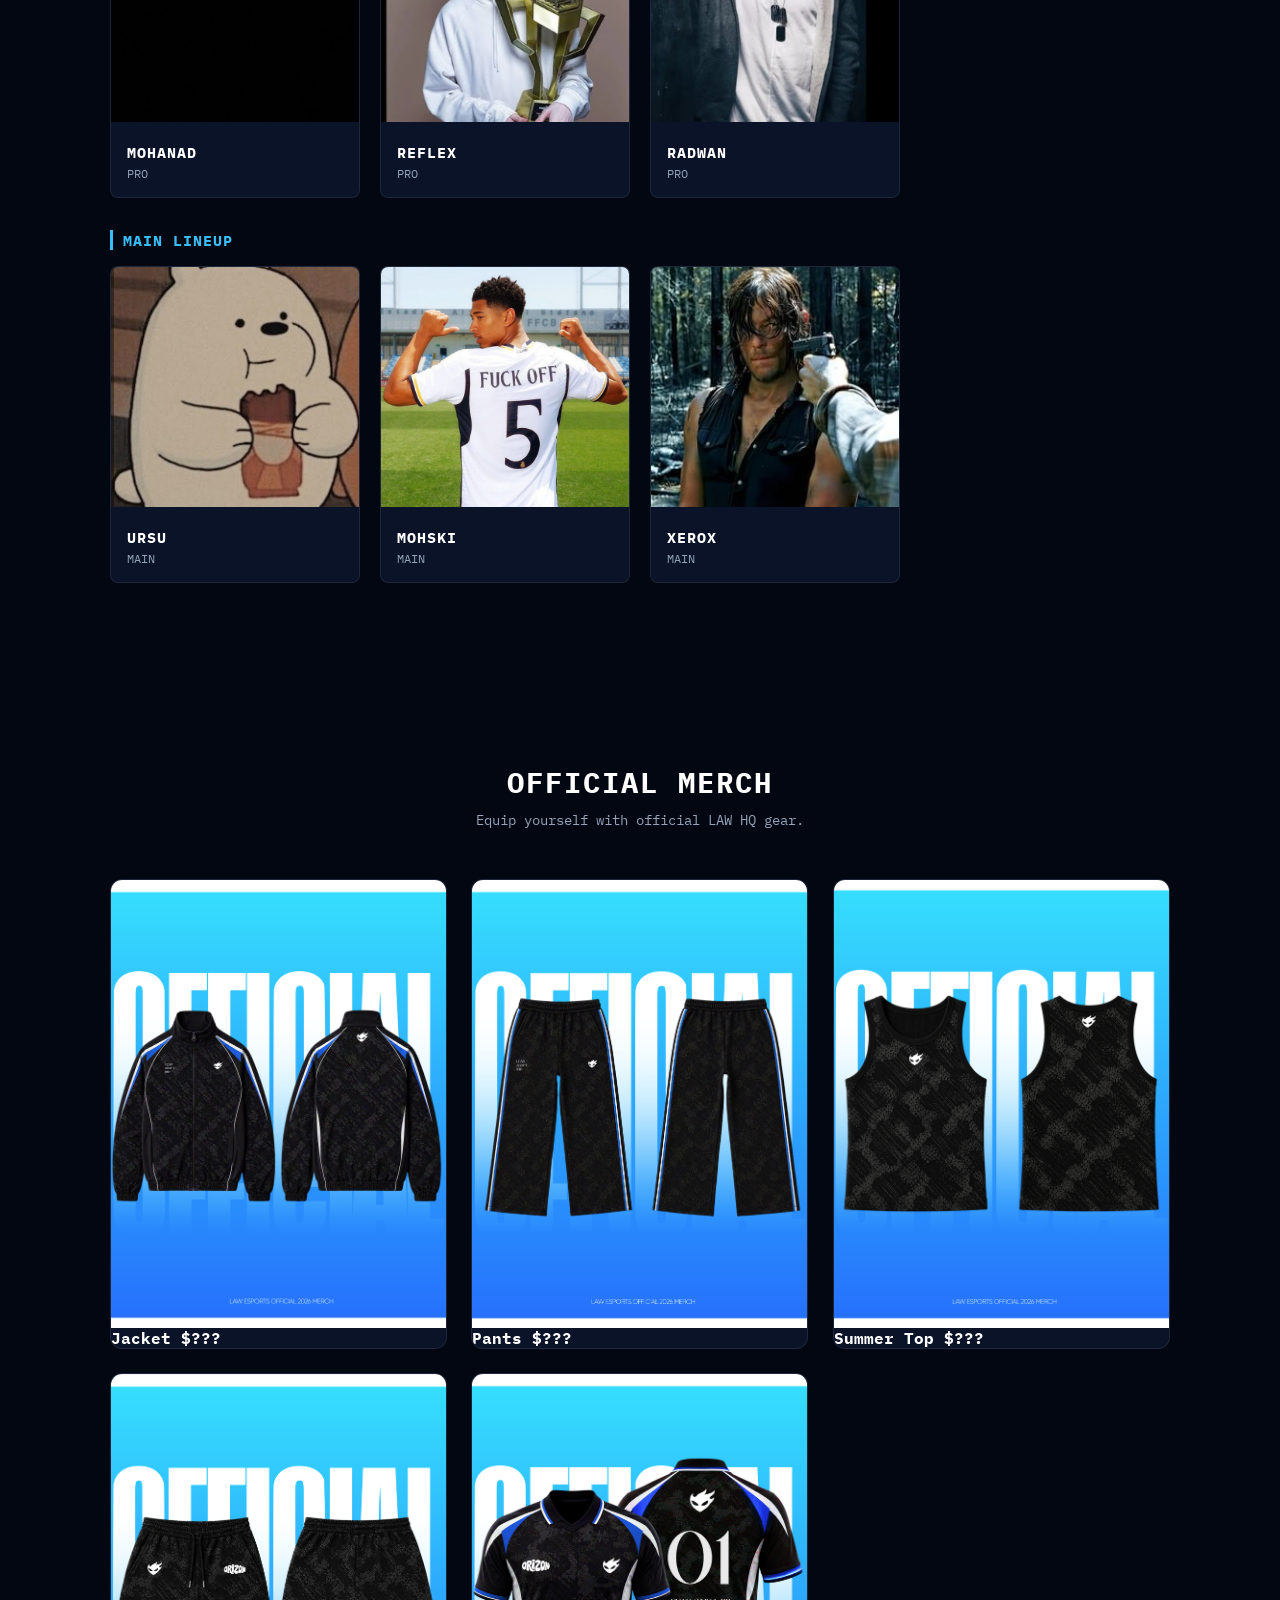
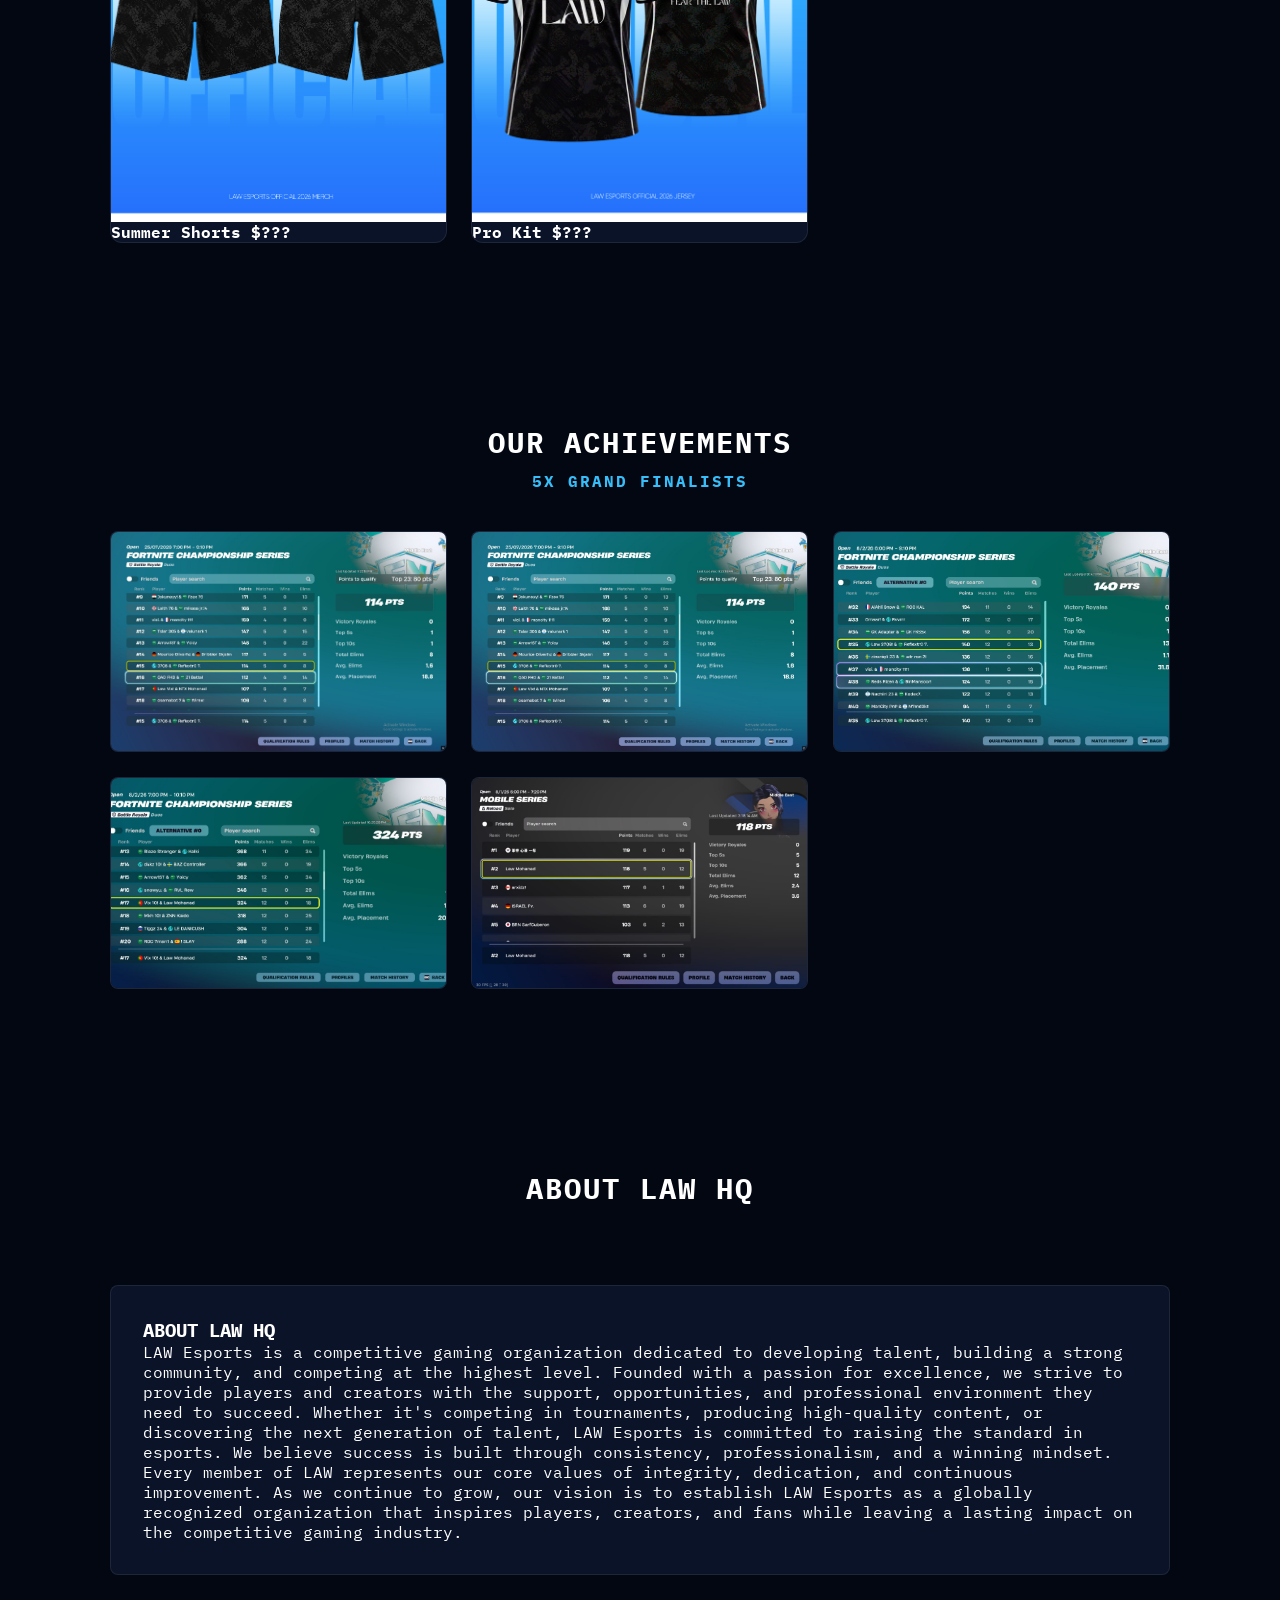
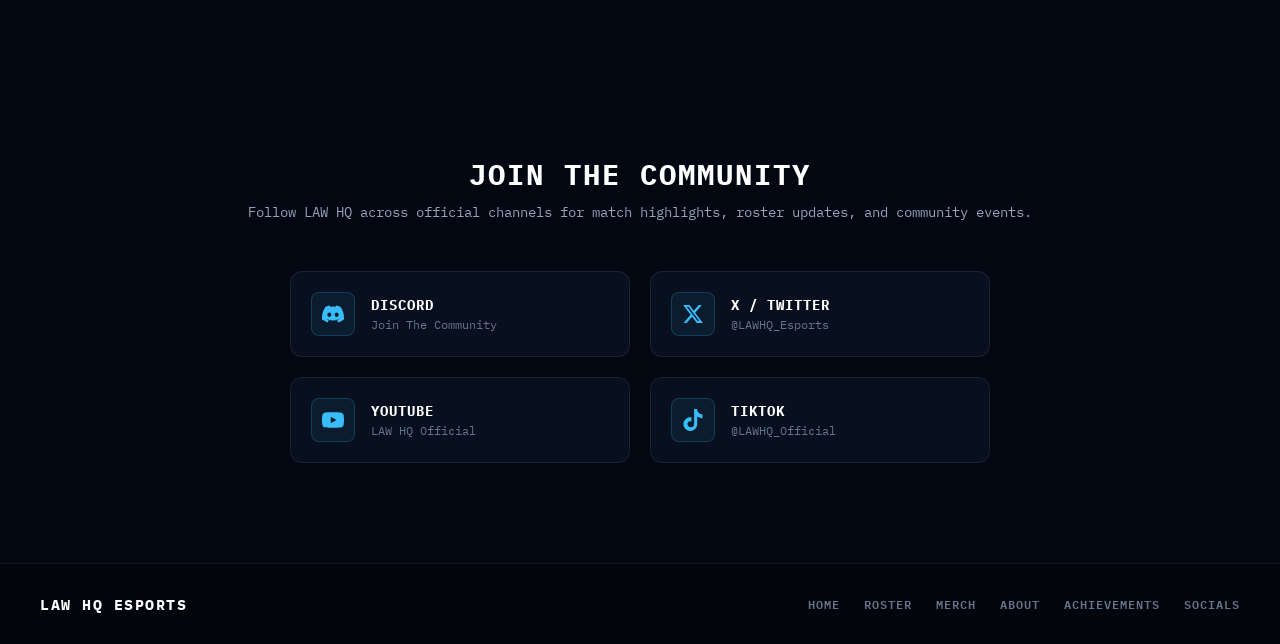
==== commit d911b5f2: "Update index.html" ====
--- a/index.html
+++ b/index.html
@@ -50,26 +50,24 @@
   </header>
 
   <!-- HERO SECTION -->
-  <section id="hero" class="hero-section">
-    <div class="hero-content reveal-on-scroll">
-      <div class="hero-tag-box">
-        <span>EST. 2026 — ESPORTS ORGANIZATION</span>
-      </div>
-      <h1 class="hero-title">LAW HQ</h1>
-
-      <div class="hero-buttons-wrapper">
-        <div class="hero-btn-row">
-          <a href="#roster" class="hero-btn">ROSTER</a>
-          <a href="#merch" class="hero-btn">MERCH</a>
-          <a href="#achievements" class="hero-btn">ACHIEVEMENTS</a>
-        </div>
-        <div class="hero-btn-row">
-          <a href="#about" class="hero-btn">ABOUT US</a>
-          <a href="#socials" class="hero-btn">SOCIALS</a>
-        </div>
-      </div>
-    </div>
-  </section>
+<section id="hero" class="hero-section">
+  <!-- Top EST. Badge -->
+  <div class="hero-badge reveal-on-scroll">
+    EST. 2026 — ESPORTS ORGANIZATION
+  </div>
+
+  <!-- Bubbly & Glowing Title -->
+  <h1 class="hero-title reveal-on-scroll">LAW HQ</h1>
+
+  <!-- Navigation Buttons Container -->
+  <div class="hero-buttons reveal-on-scroll">
+    <a href="#roster" class="hero-btn">ROSTER</a>
+    <a href="#merch" class="hero-btn">MERCH</a>
+    <a href="#achievements" class="hero-btn">ACHIEVEMENTS</a>
+    <a href="#about" class="hero-btn">ABOUT US</a>
+    <a href="#socials" class="hero-btn">SOCIALS</a>
+  </div>
+</section>
 
   <!-- ROSTER SECTION -->
   <section id="roster" class="content-section">
--- a/style.css
+++ b/style.css
@@ -1,3 +1,4 @@
+@import url('https://fonts.googleapis.com/css2?family=Fredoka:wght@700&display=swap');
 /* --- GLOBAL RESETS & FONTS --- */
 * {
   margin: 0;
@@ -141,72 +142,127 @@
 }
 
 /* --- HERO SECTION --- */
+@import url('https://fonts.googleapis.com/css2?family=Fredoka:wght@700&display=swap');
+
+/* ==========================================
+   HERO SECTION
+   ========================================== */
 .hero-section {
+  position: relative;
   min-height: 100vh;
   display: flex;
+  flex-direction: column;
   align-items: center;
   justify-content: center;
+  padding: 120px 20px 60px 20px;
   text-align: center;
-  padding-top: 80px;
-  background: radial-gradient(circle at center, #07132a 0%, #030712 80%);
-}
-
-.hero-tag-box {
+  overflow: hidden;
+}
+
+/* Badge above title */
+.hero-badge {
   display: inline-block;
+  padding: 8px 16px;
   border: 1px solid rgba(56, 189, 248, 0.3);
-  background: rgba(15, 23, 42, 0.6);
-  padding: 6px 16px;
-  border-radius: 4px;
-  margin-bottom: 24px;
-}
-
-.hero-tag-box span {
-  color: #38bdf8;
+  border-radius: 6px;
+  background: rgba(8, 15, 30, 0.6);
   font-size: 0.75rem;
   letter-spacing: 2px;
-  font-weight: 600;
-}
-
+  color: #38bdf8;
+  text-transform: uppercase;
+  margin-bottom: 24px;
+}
+
+/* Bubbly & Glowing Title */
 .hero-title {
+  font-family: 'Fredoka', 'Outfit', sans-serif;
   font-size: 5.5rem;
   font-weight: 700;
-  letter-spacing: 6px;
-  margin-bottom: 40px;
+  letter-spacing: 3px;
   color: #ffffff;
-}
-
-.hero-buttons-wrapper {
-  display: flex;
-  flex-direction: column;
-  gap: 16px;
-  align-items: center;
-}
-
-.hero-btn-row {
-  display: flex;
-  gap: 16px;
+  text-transform: uppercase;
+  margin-bottom: 30px;
+  text-align: center;
+  
+  /* Multi-layered Neon Blue Glow */
+  text-shadow: 
+    0 0 10px rgba(56, 189, 248, 0.9),
+    0 0 20px rgba(56, 189, 248, 0.7),
+    0 0 40px rgba(56, 189, 248, 0.5),
+    0 0 80px rgba(37, 99, 235, 0.4);
+
+  /* Continuous Subtle Pulse Effect */
+  animation: bubblyGlow 3s ease-in-out infinite alternate;
+}
+
+/* Pulsing Glow Keyframes */
+@keyframes bubblyGlow {
+  0% {
+    text-shadow: 
+      0 0 8px rgba(56, 189, 248, 0.7),
+      0 0 18px rgba(56, 189, 248, 0.5),
+      0 0 35px rgba(56, 189, 248, 0.3);
+    transform: scale(1);
+  }
+  100% {
+    text-shadow: 
+      0 0 14px rgba(56, 189, 248, 1),
+      0 0 28px rgba(56, 189, 248, 0.8),
+      0 0 55px rgba(56, 189, 248, 0.6),
+      0 0 95px rgba(37, 99, 235, 0.5);
+    transform: scale(1.015);
+  }
+}
+
+/* Quick Nav Button Group below title */
+.hero-buttons {
+  display: flex;
+  flex-wrap: wrap;
   justify-content: center;
+  gap: 12px;
+  max-width: 600px;
+  margin: 0 auto;
 }
 
 .hero-btn {
-  border: 1px solid rgba(255, 255, 255, 0.12);
-  background: rgba(15, 23, 42, 0.8);
-  padding: 12px 28px;
-  font-size: 0.85rem;
-  font-weight: 700;
+  background: rgba(8, 15, 30, 0.7);
+  border: 1px solid rgba(255, 255, 255, 0.1);
   border-radius: 8px;
+  padding: 12px 24px;
+  color: #38bdf8;
+  font-size: 0.8rem;
+  font-weight: 700;
   letter-spacing: 1.5px;
-  color: #38bdf8;
-  transition: all 0.2s ease;
-  min-width: 120px;
+  text-decoration: none;
+  text-transform: uppercase;
+  cursor: pointer;
+  transition: transform 0.3s cubic-bezier(0.16, 1, 0.3, 1), 
+              border-color 0.3s ease, 
+              box-shadow 0.3s ease,
+              background 0.3s ease;
 }
 
 .hero-btn:hover {
+  transform: translateY(-4px);
   border-color: #38bdf8;
-  background: rgba(56, 189, 248, 0.15);
-  transform: translateY(-2px);
-}
-
+  background: rgba(11, 20, 40, 0.9);
+  box-shadow: 0 8px 20px -4px rgba(56, 189, 248, 0.3);
+}
+
+.hero-btn:active {
+  transform: translateY(-1px) scale(0.98);
+}
+
+/* Responsive adjustments */
+@media (max-width: 768px) {
+  .hero-title {
+    font-size: 3.5rem;
+  }
+  
+  .hero-buttons {
+    gap: 8px;
+  }
+}
 /* --- CONTENT SECTIONS --- */
 .content-section {
   max-width: 1100px;
@@ -287,42 +343,77 @@
   margin-top: 4px;
 }
 
-/* --- MERCH --- */
+/* ==========================================
+   MERCH SECTION
+   ========================================== */
 .merch-grid {
   display: grid;
-  grid-template-columns: repeat(auto-fill, minmax(200px, 1fr));
-  gap: 20px;
+  grid-template-columns: repeat(auto-fit, minmax(280px, 1fr));
+  gap: 24px;
+  max-width: 1100px;
+  margin: 0 auto;
 }
 
 .merch-card {
   background: #0b1329;
   border: 1px solid rgba(255, 255, 255, 0.08);
-  border-radius: 8px;
-  padding: 16px;
-  text-align: center;
+  border-radius: 12px;
+  overflow: hidden;
+  cursor: pointer;
+  display: flex;
+  flex-direction: column;
+  transition: transform 0.3s cubic-bezier(0.16, 1, 0.3, 1), 
+              border-color 0.3s ease, 
+              box-shadow 0.3s ease;
+}
+
+.merch-img-wrapper {
+  width: 100%;
+  height: 260px;
+  overflow: hidden;
+  position: relative;
+  background: #050a14;
 }
 
 .merch-img {
   width: 100%;
-  height: 180px;
-  object-fit: contain;
-  margin-bottom: 12px;
-}
-
-.merch-card h4 {
-  font-size: 0.85rem;
-}
-
-.merch-card .price {
-  color: #38bdf8;
-  margin-left: 6px;
-}
-
-/* --- ACHIEVEMENTS --- */
+  height: 100%;
+  object-fit: cover;
+  display: block;
+  transition: transform 0.4s cubic-bezier(0.16, 1, 0.3, 1);
+}
+
+.merch-card:hover {
+  transform: translateY(-6px);
+  border-color: #38bdf8;
+  box-shadow: 0 8px 24px -4px rgba(56, 189, 248, 0.25);
+}
+
+.merch-card:hover .merch-img {
+  transform: scale(1.05);
+}
+
+.merch-card:active {
+  transform: translateY(-2px) scale(0.99);
+}
+
+.merch-info {
+  padding: 20px;
+  display: flex;
+  flex-direction: column;
+  gap: 8px;
+}
+
+
+/* ==========================================
+   ACHIEVEMENTS SECTION
+   ========================================== */
 .achievements-grid {
   display: grid;
-  grid-template-columns: repeat(auto-fill, minmax(280px, 1fr));
-  gap: 20px;
+  grid-template-columns: repeat(auto-fit, minmax(300px, 1fr));
+  gap: 24px;
+  max-width: 1100px;
+  margin: 0 auto;
 }
 
 .achievement-card {
@@ -330,41 +421,75 @@
   border: 1px solid rgba(255, 255, 255, 0.08);
   border-radius: 8px;
   overflow: hidden;
+  cursor: pointer;
+  transition: transform 0.3s cubic-bezier(0.16, 1, 0.3, 1), 
+              border-color 0.3s ease, 
+              box-shadow 0.3s ease;
+}
+
+.achievement-img-wrapper {
+  width: 100%;
+  height: 200px;
+  overflow: hidden;
+  position: relative;
 }
 
 .achievement-img {
   width: 100%;
-  height: auto;
+  height: 100%;
+  object-fit: cover;
   display: block;
-}
-
-/* --- ABOUT --- */
+  transition: transform 0.4s cubic-bezier(0.16, 1, 0.3, 1);
+}
+
+.achievement-card:hover {
+  transform: translateY(-6px);
+  border-color: #38bdf8;
+  box-shadow: 0 8px 24px -4px rgba(56, 189, 248, 0.25);
+}
+
+.achievement-card:hover .achievement-img {
+  transform: scale(1.05);
+}
+
+.achievement-card:active {
+  transform: translateY(-2px) scale(0.99);
+}
+
+
+/* ==========================================
+   ABOUT US SECTION
+   ========================================== */
+.about-container {
+  max-width: 900px;
+  margin: 0 auto;
+}
+
 .about-box {
   background: #0b1329;
   border: 1px solid rgba(255, 255, 255, 0.08);
   border-radius: 8px;
   padding: 32px;
-}
-
-.about-box h3 {
-  font-size: 1.05rem;
-  color: #38bdf8;
-  margin-bottom: 16px;
-}
-
-.about-box p {
-  color: #94a3b8;
-  font-size: 0.85rem;
-  line-height: 1.6;
-  margin-bottom: 16px;
-}
-
-.about-box p:last-child {
-  margin-bottom: 0;
-}
-
-/* --- SOCIALS SECTION (BOTTOM) --- */
-/* --- SOCIALS SECTION (BOTTOM) --- */
+  cursor: pointer;
+  transition: transform 0.3s cubic-bezier(0.16, 1, 0.3, 1), 
+              border-color 0.3s ease, 
+              box-shadow 0.3s ease;
+}
+
+.about-box:hover {
+  transform: translateY(-6px);
+  border-color: #38bdf8;
+  box-shadow: 0 8px 24px -4px rgba(56, 189, 248, 0.25);
+}
+
+.about-box:active {
+  transform: translateY(-2px) scale(0.99);
+}
+
+
+/* ==========================================
+   SOCIALS SECTION
+   ========================================== */
 .socials-container {
   padding-bottom: 100px;
 }
@@ -397,13 +522,22 @@
   display: flex;
   align-items: center;
   gap: 16px;
-  transition: all 0.2s ease;
+  cursor: pointer;
+  transition: transform 0.3s cubic-bezier(0.16, 1, 0.3, 1), 
+              border-color 0.3s ease, 
+              background 0.3s ease, 
+              box-shadow 0.3s ease;
 }
 
 .social-card:hover {
-  border-color: rgba(56, 189, 248, 0.4);
-  transform: translateY(-3px);
+  transform: translateY(-6px);
+  border-color: #38bdf8;
   background: #0b1428;
+  box-shadow: 0 8px 24px -4px rgba(56, 189, 248, 0.25);
+}
+
+.social-card:active {
+  transform: translateY(-2px) scale(0.99);
 }
 
 .social-icon-box {
@@ -416,6 +550,12 @@
   align-items: center;
   justify-content: center;
   flex-shrink: 0;
+  transition: border-color 0.3s ease, background 0.3s ease;
+}
+
+.social-card:hover .social-icon-box {
+  border-color: #38bdf8;
+  background: rgba(56, 189, 248, 0.15);
 }
 
 .social-icon {
@@ -435,7 +575,6 @@
   color: #64748b;
   margin-top: 3px;
 }
-
 /* --- FOOTER --- */
 .footer {
   border-top: 1px solid rgba(255, 255, 255, 0.08);
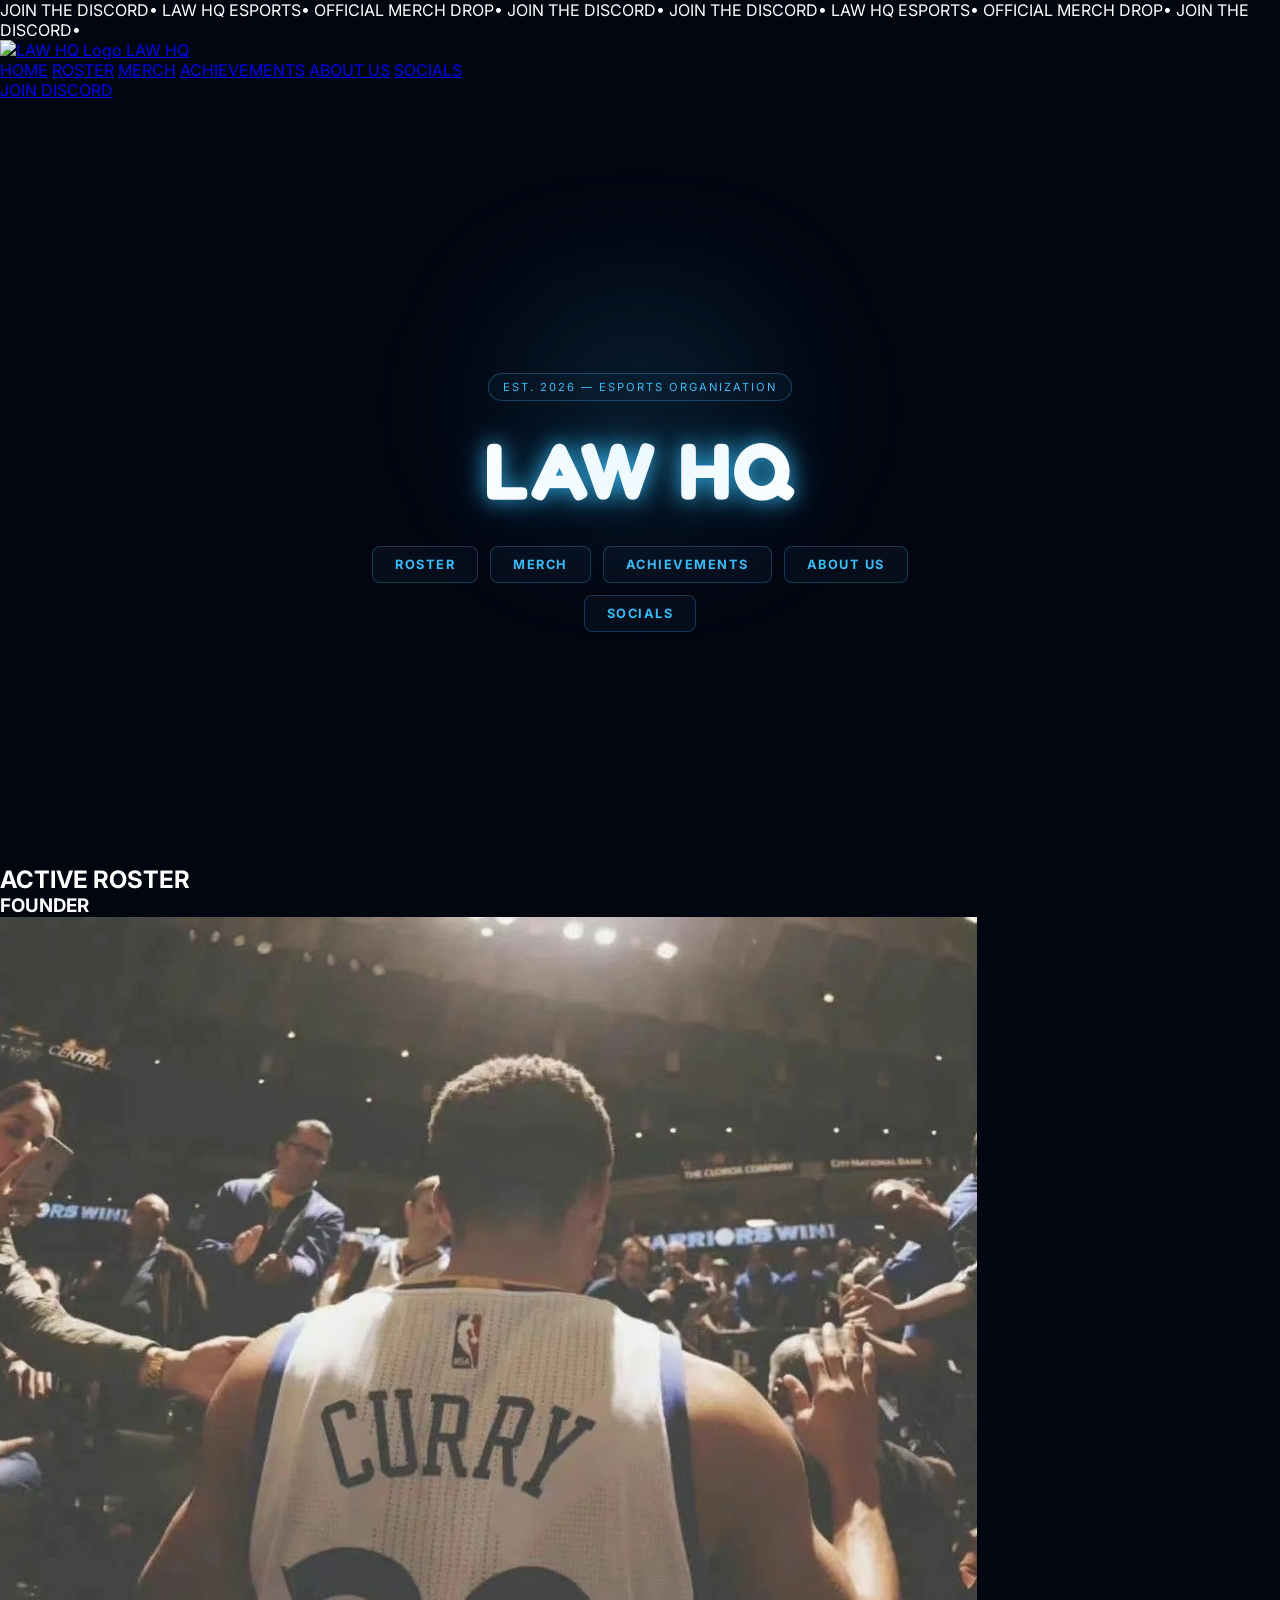
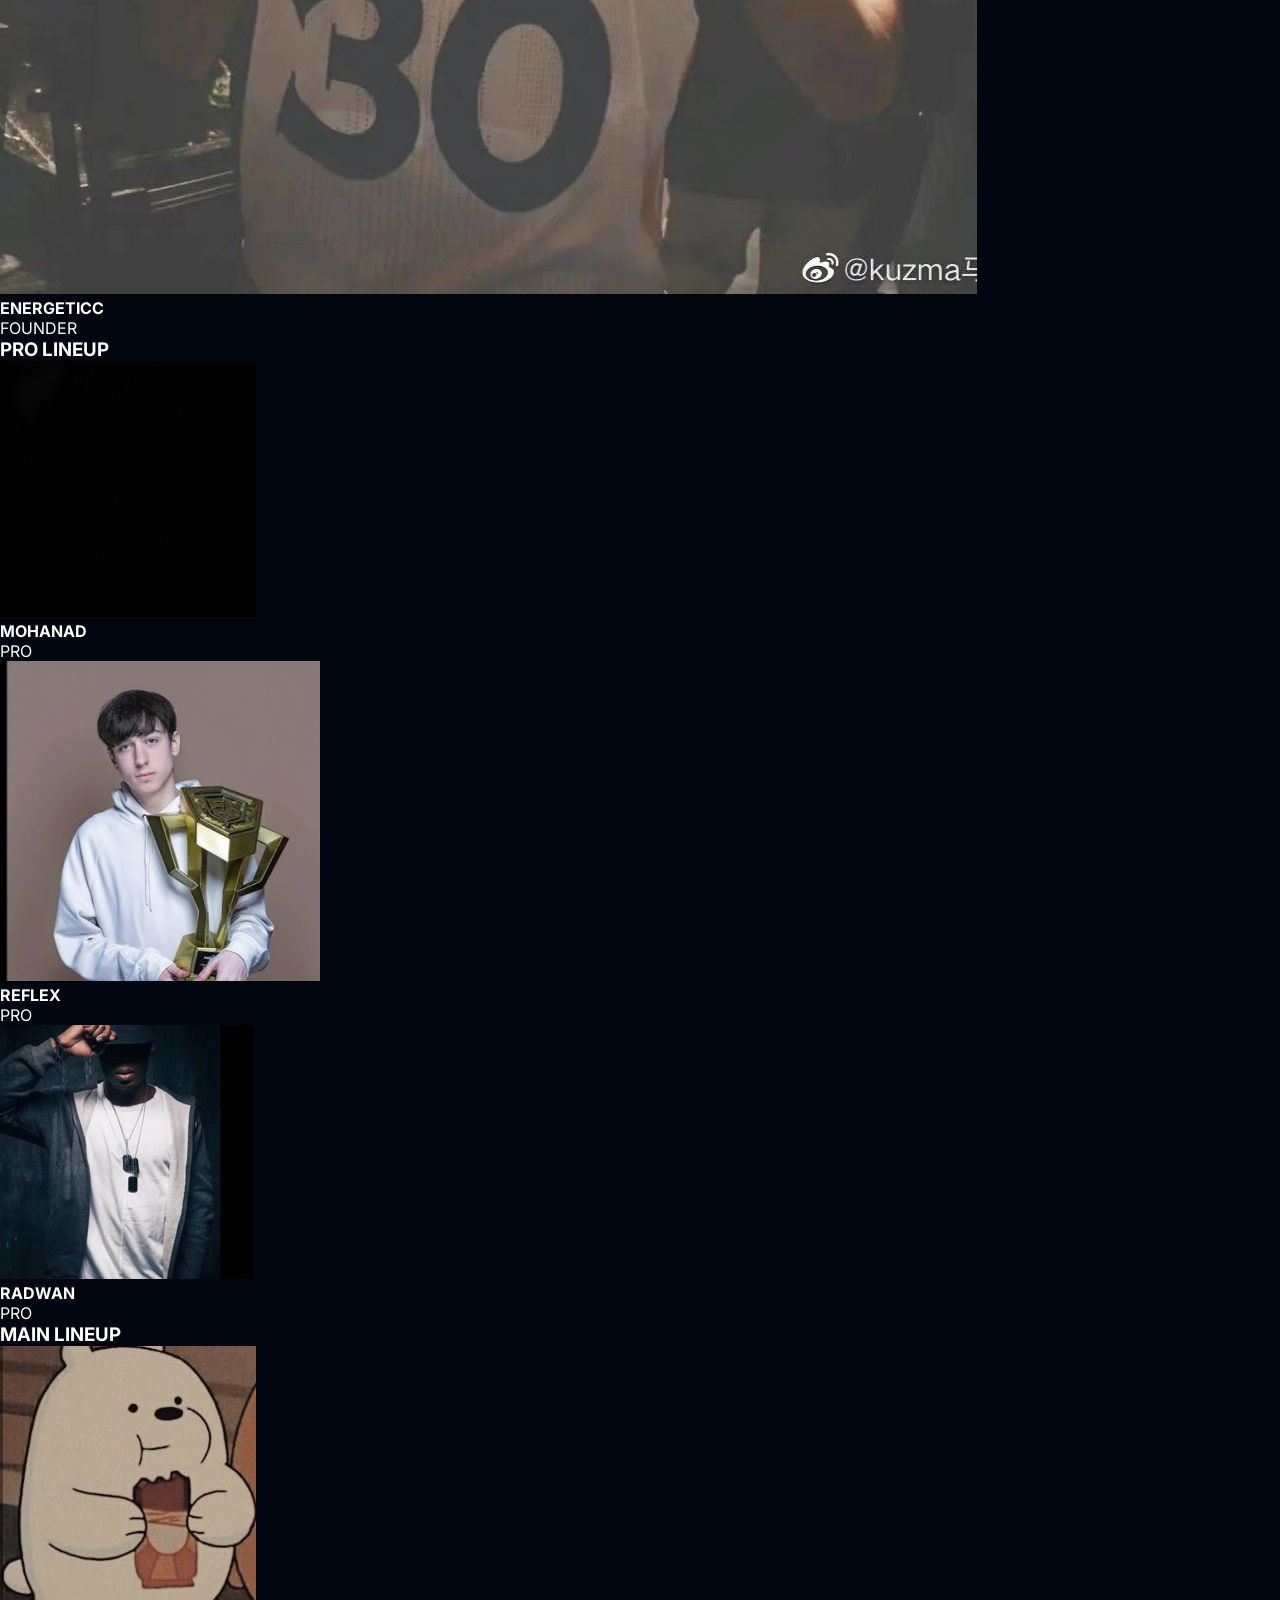
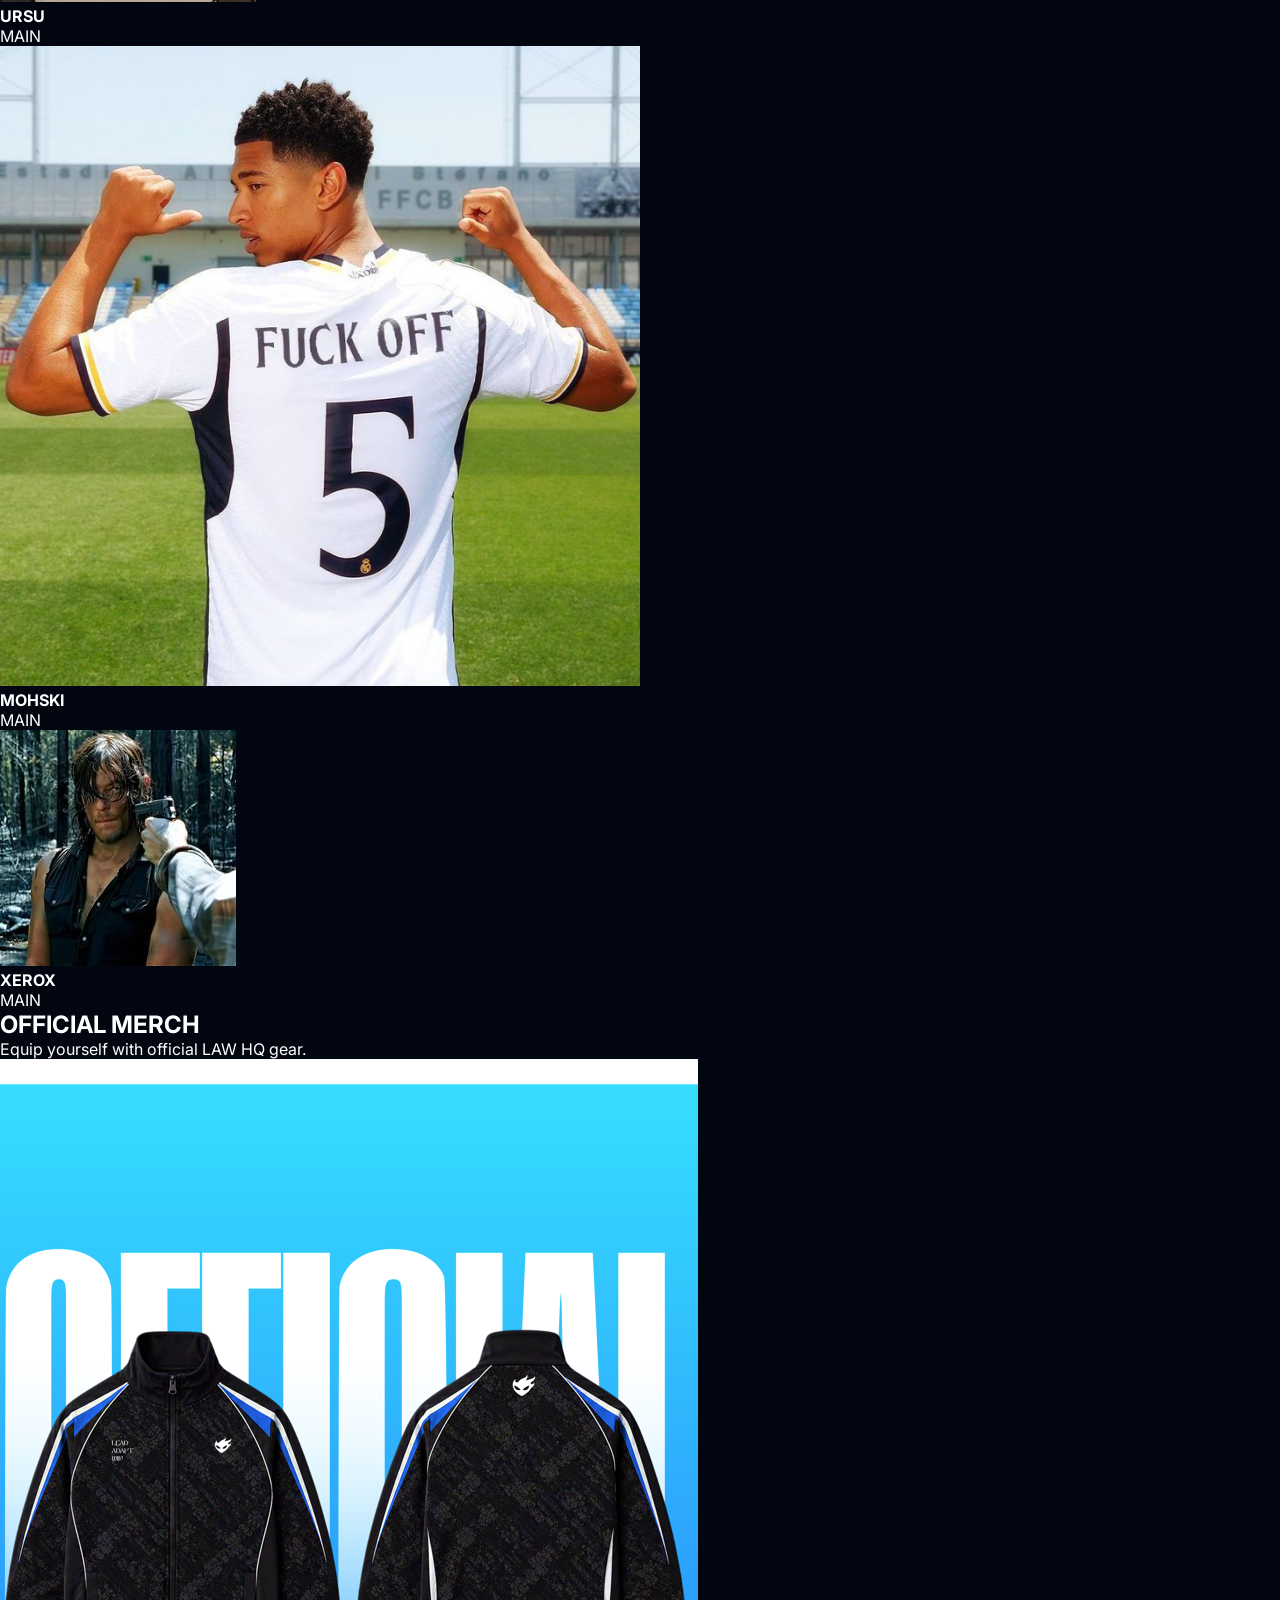
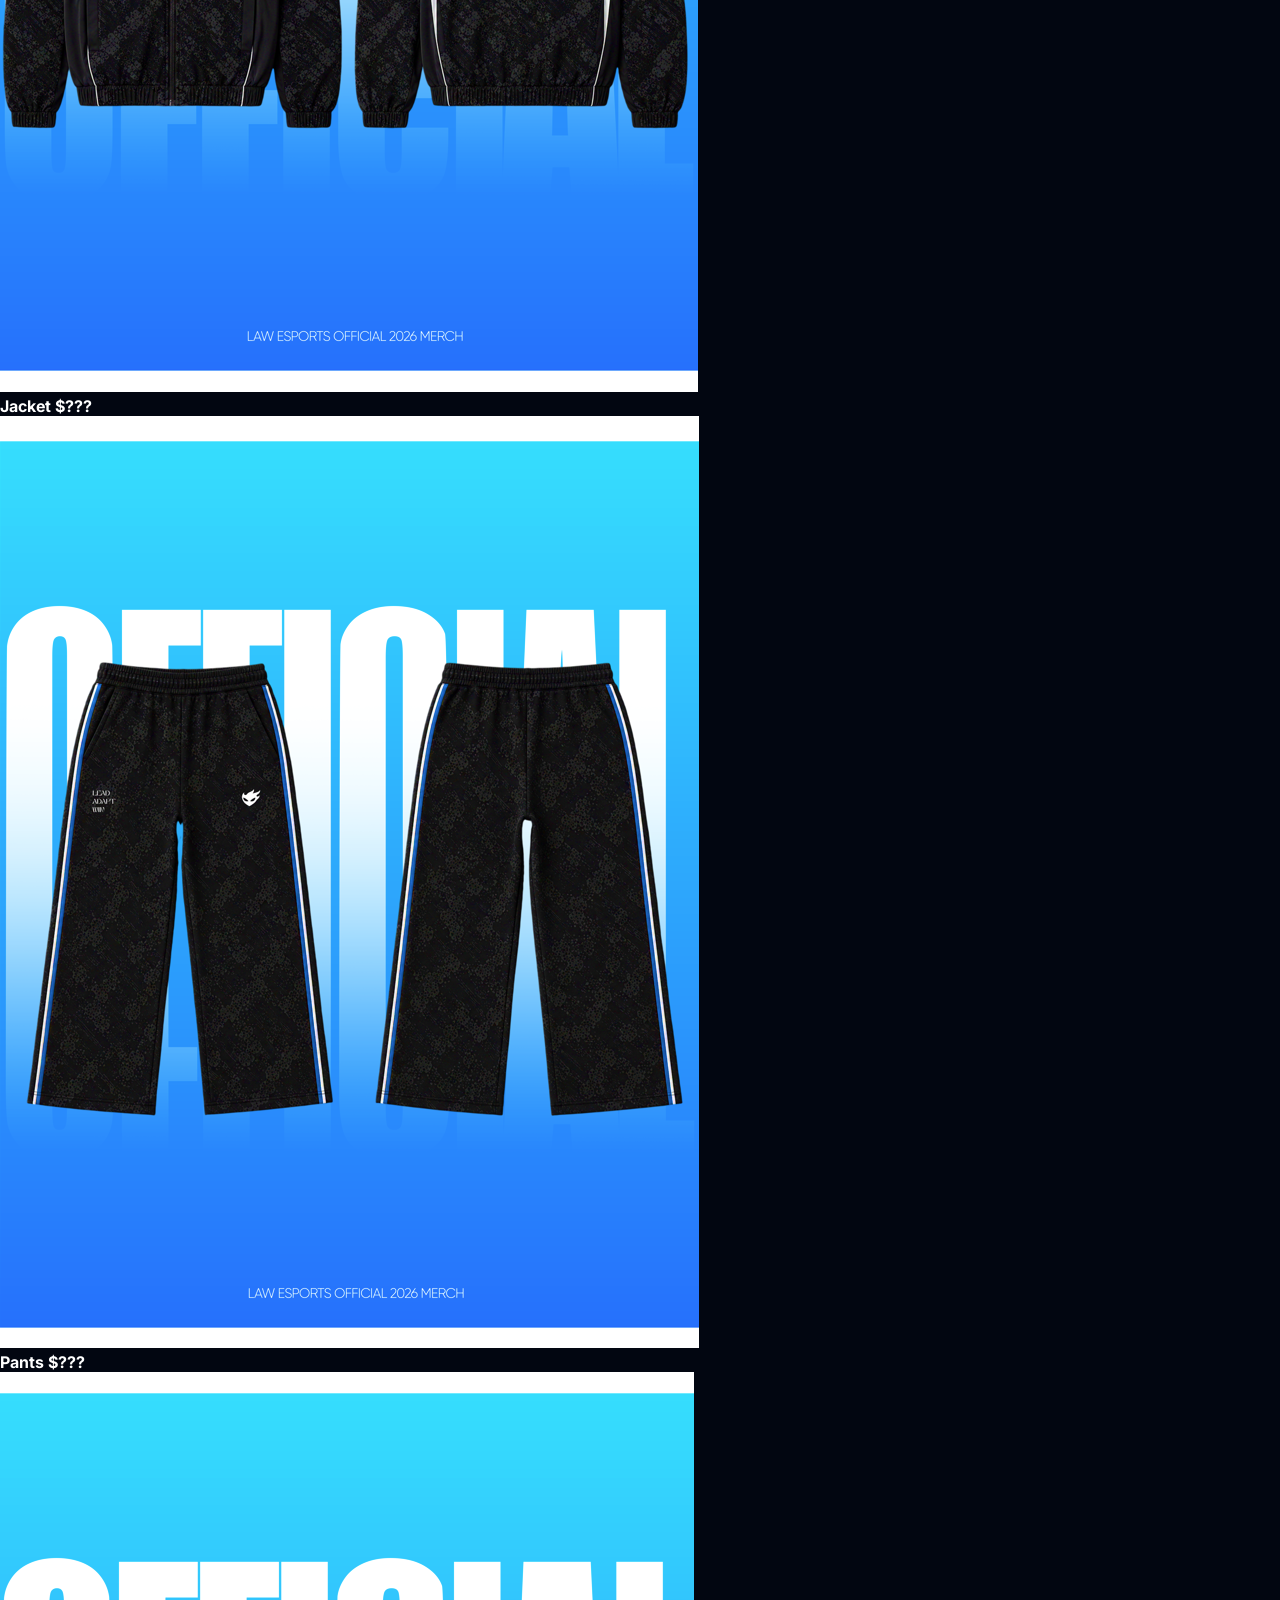
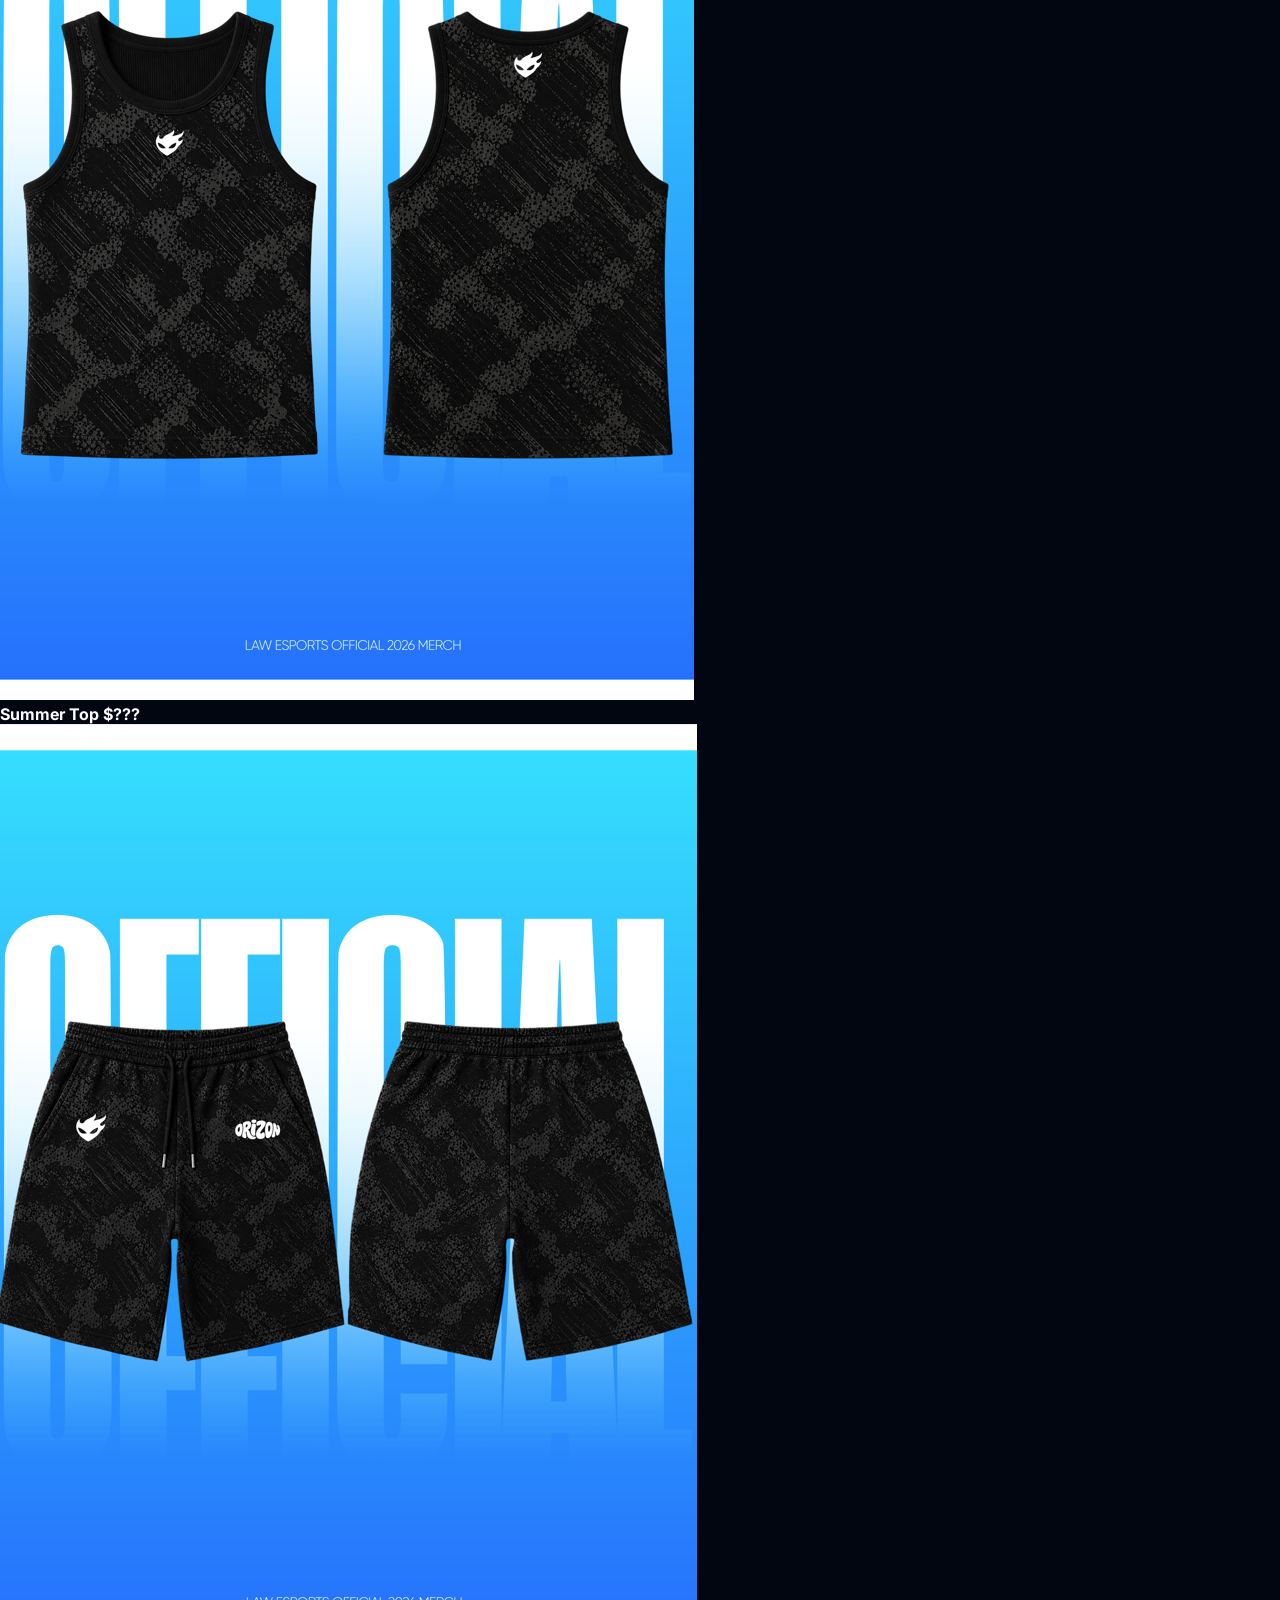
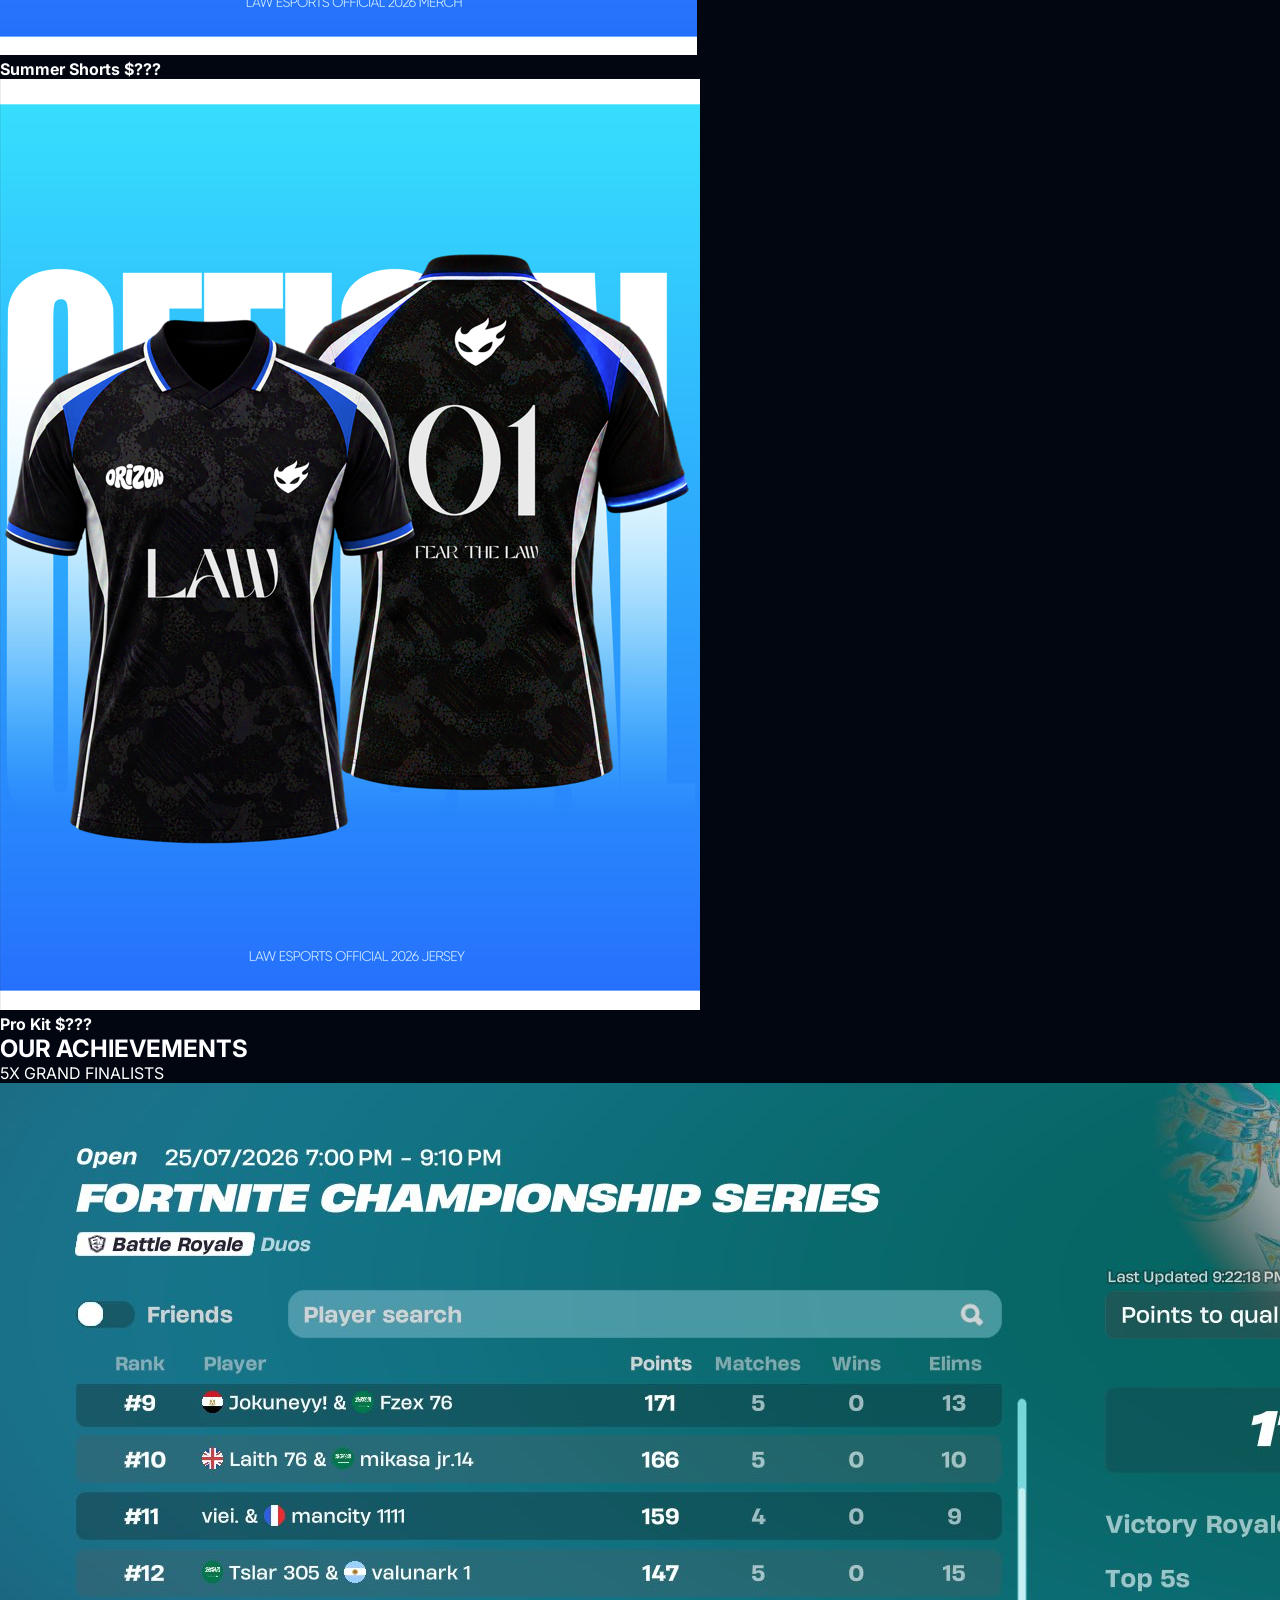
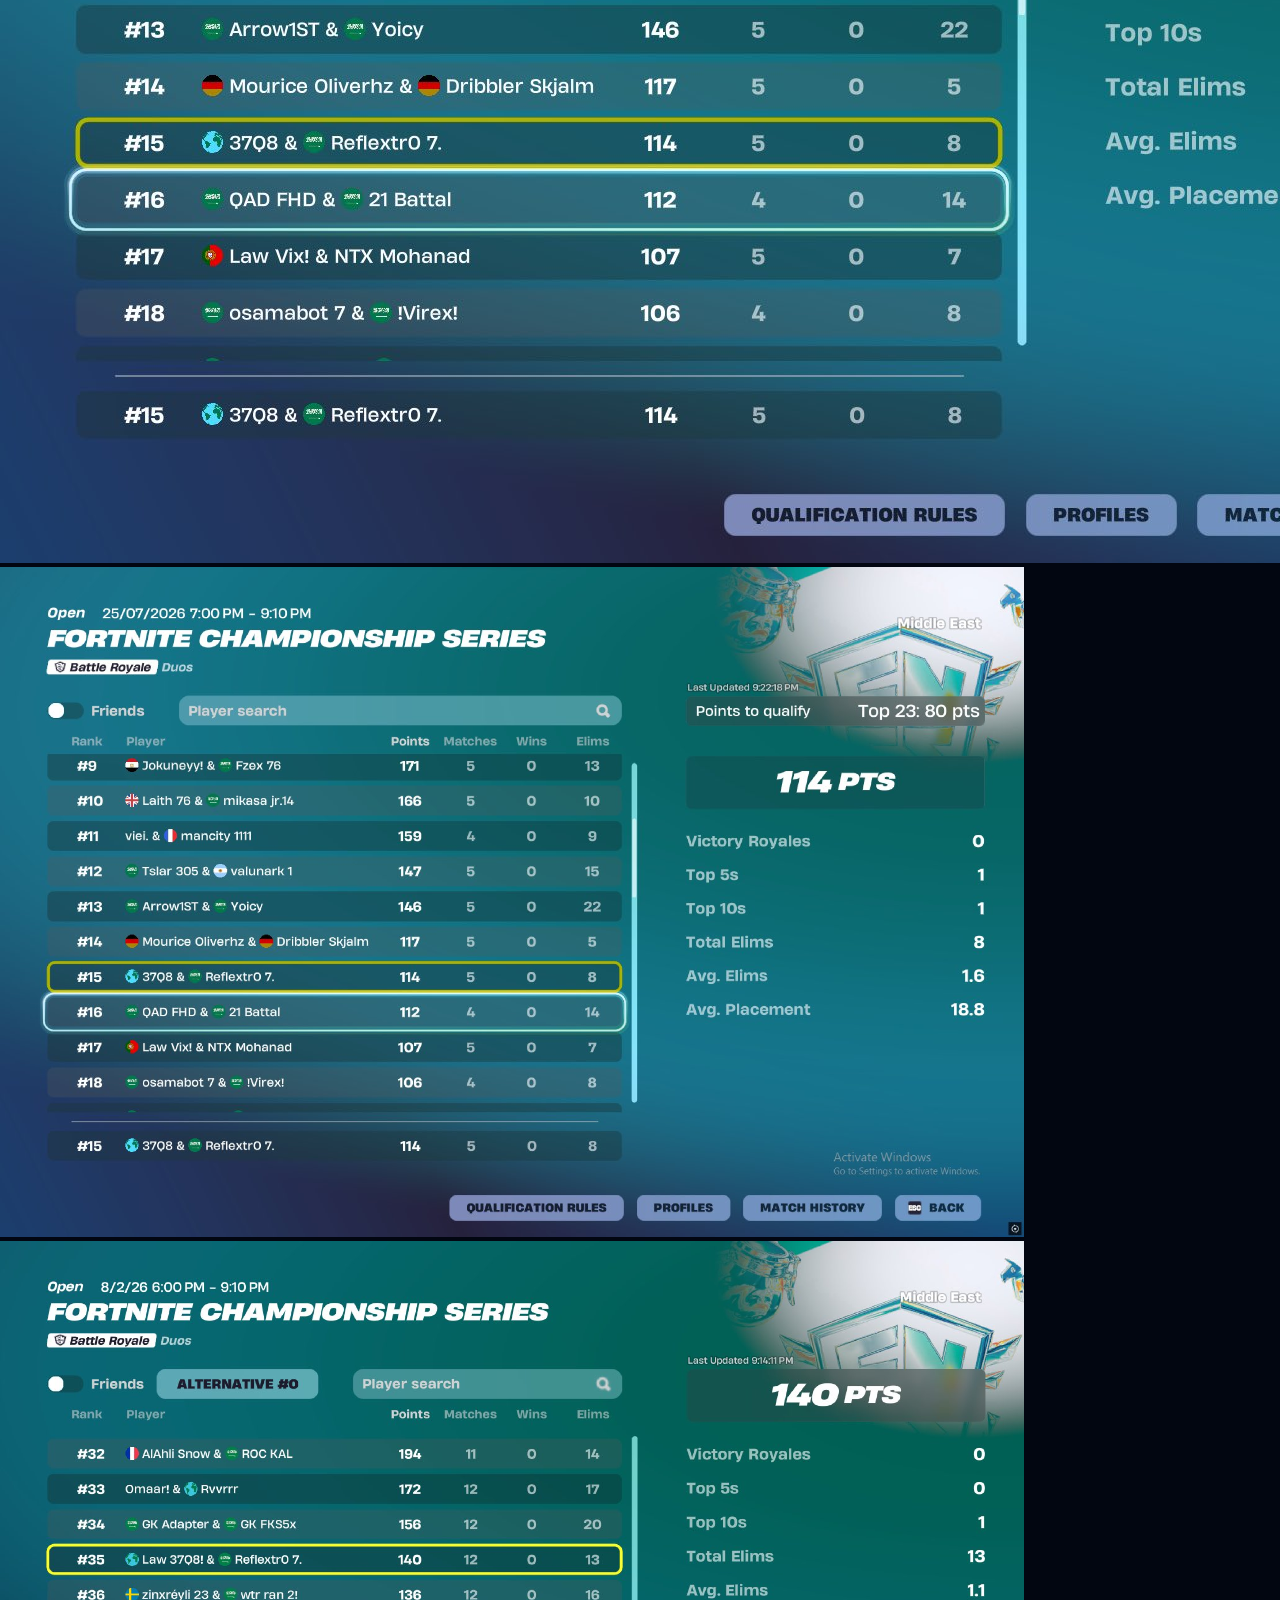
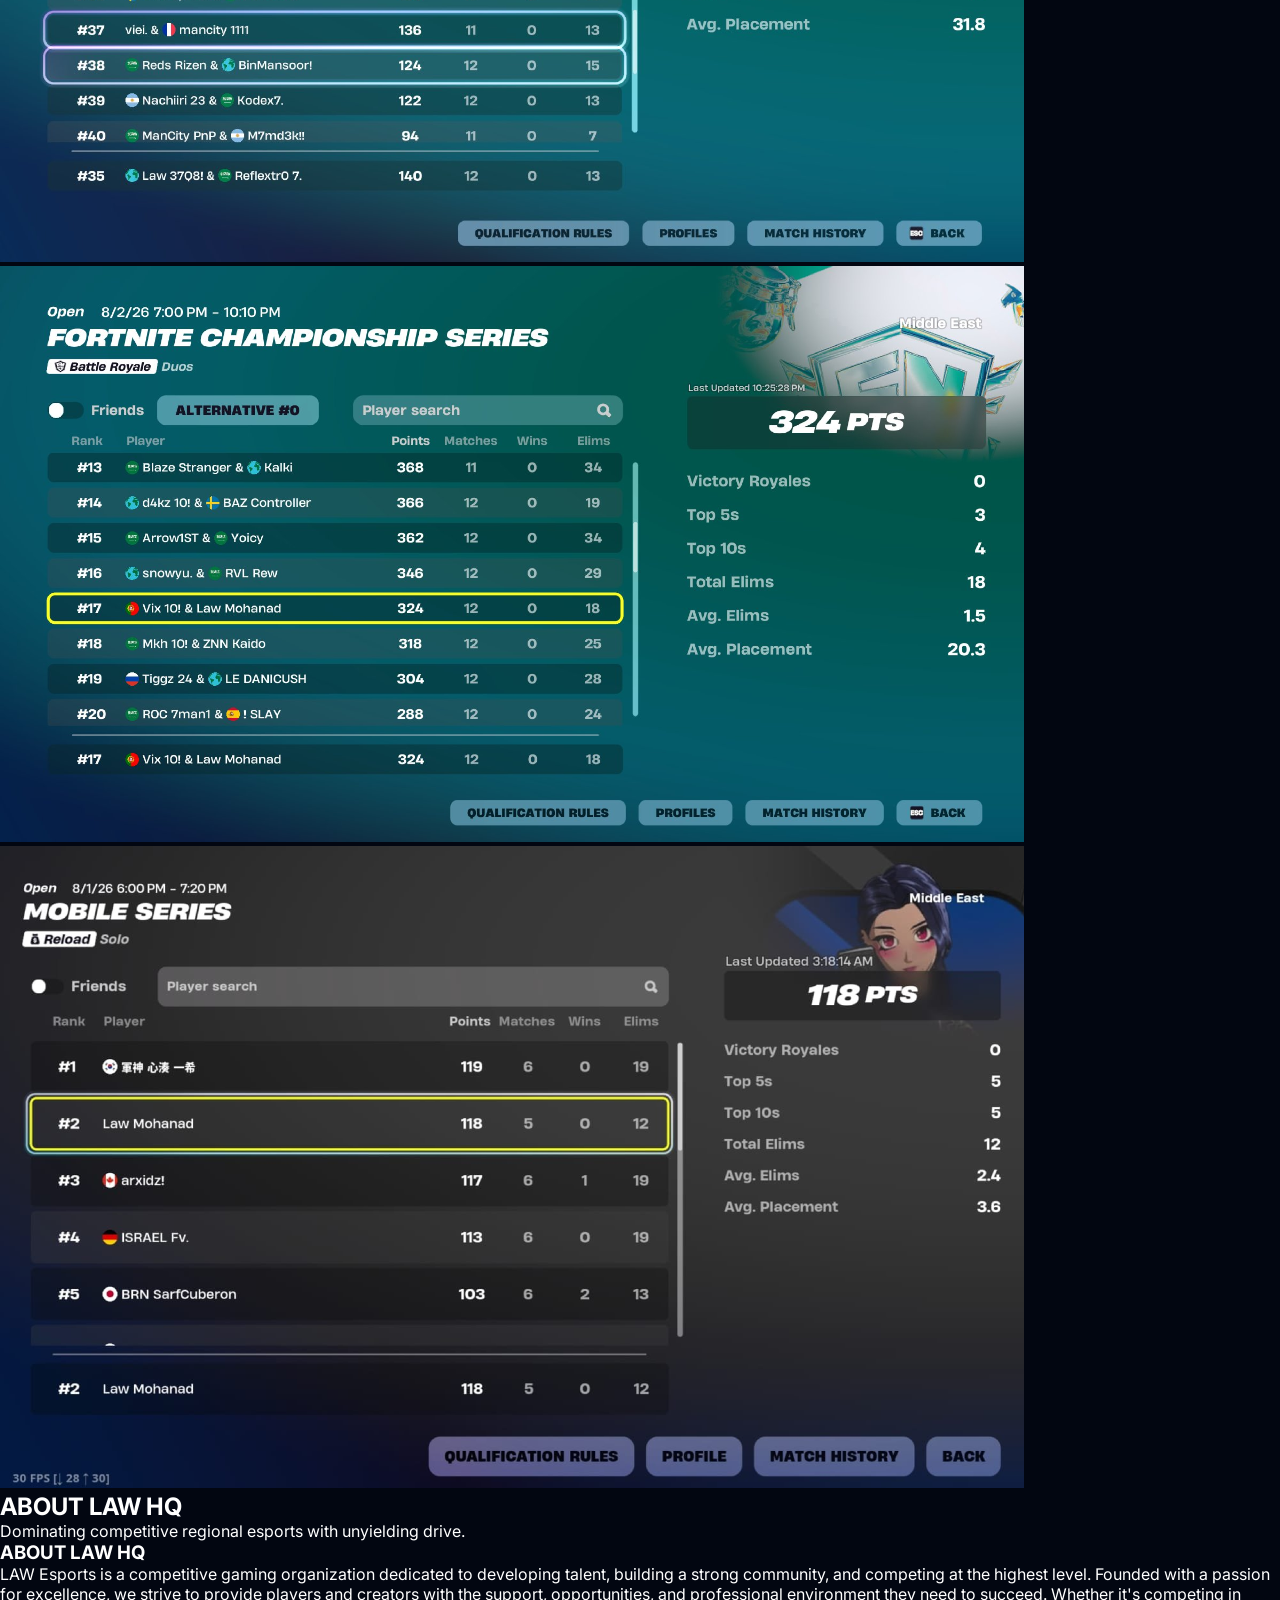
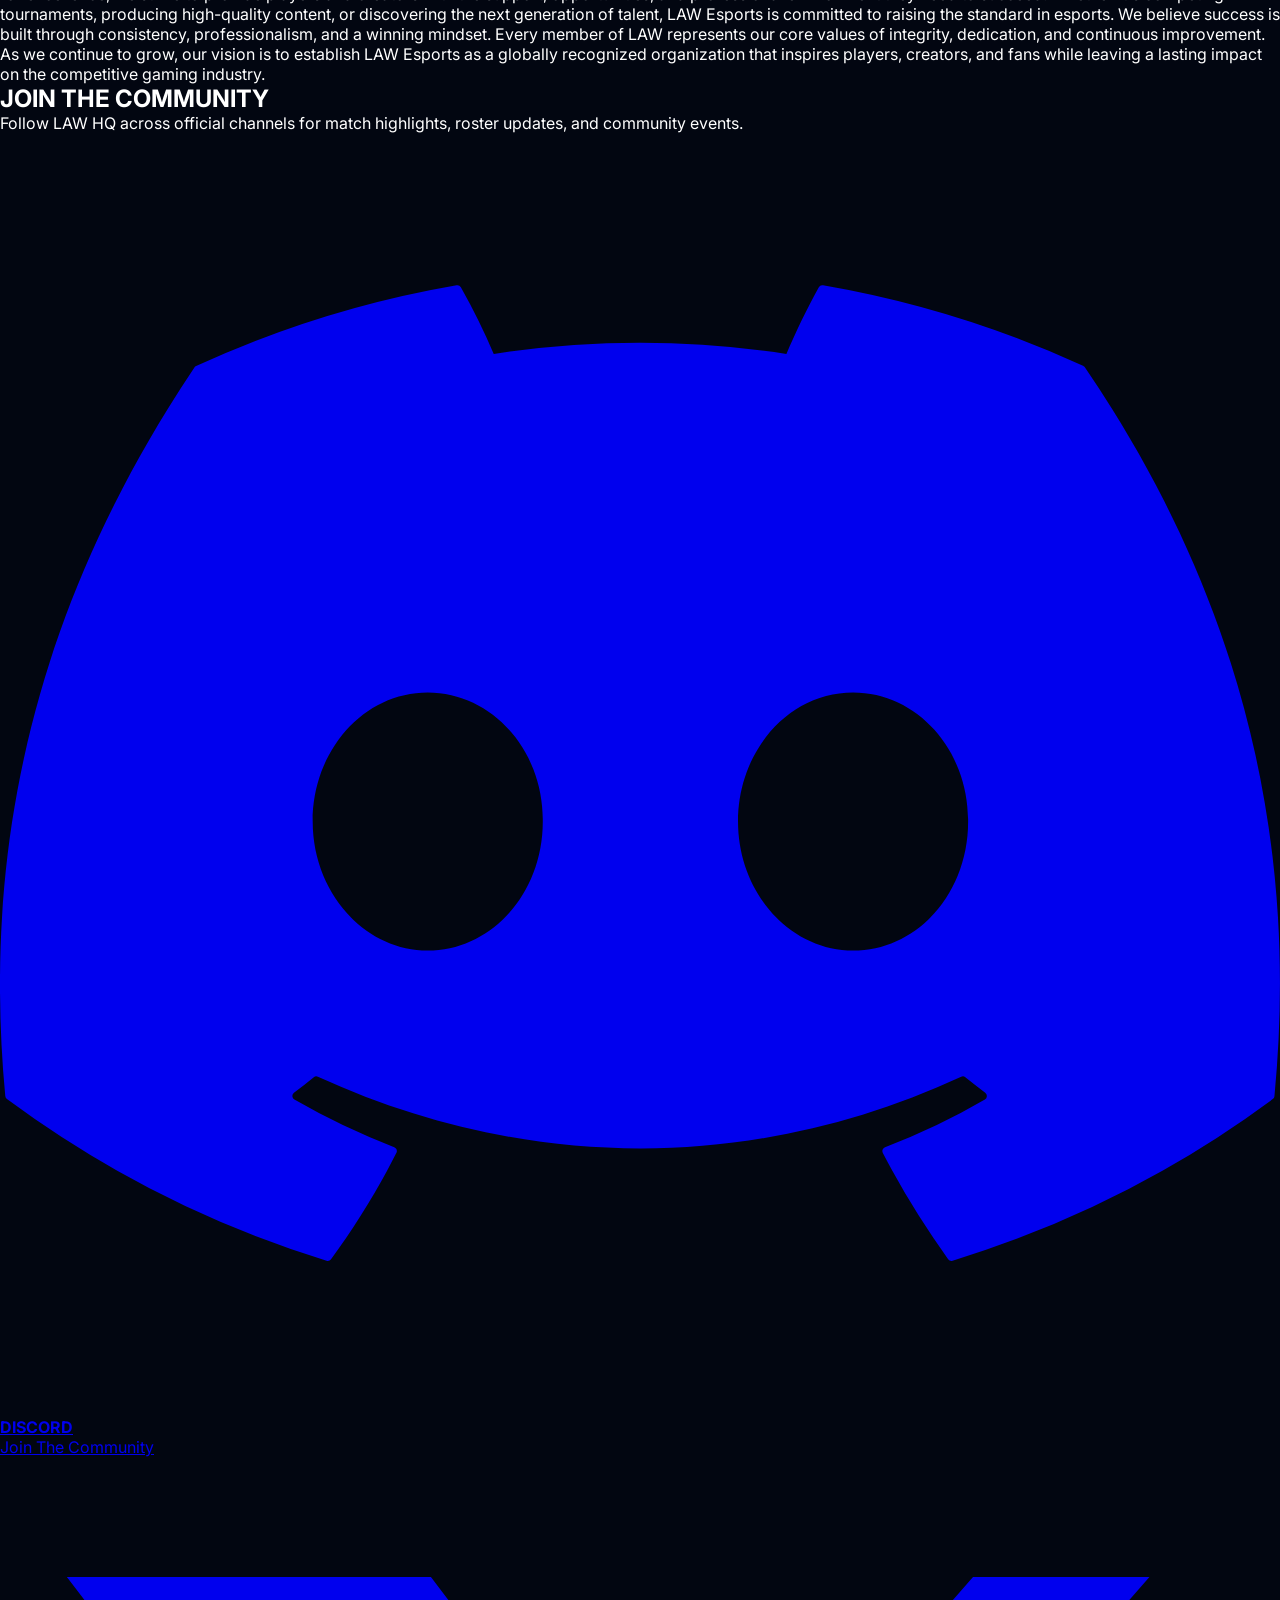
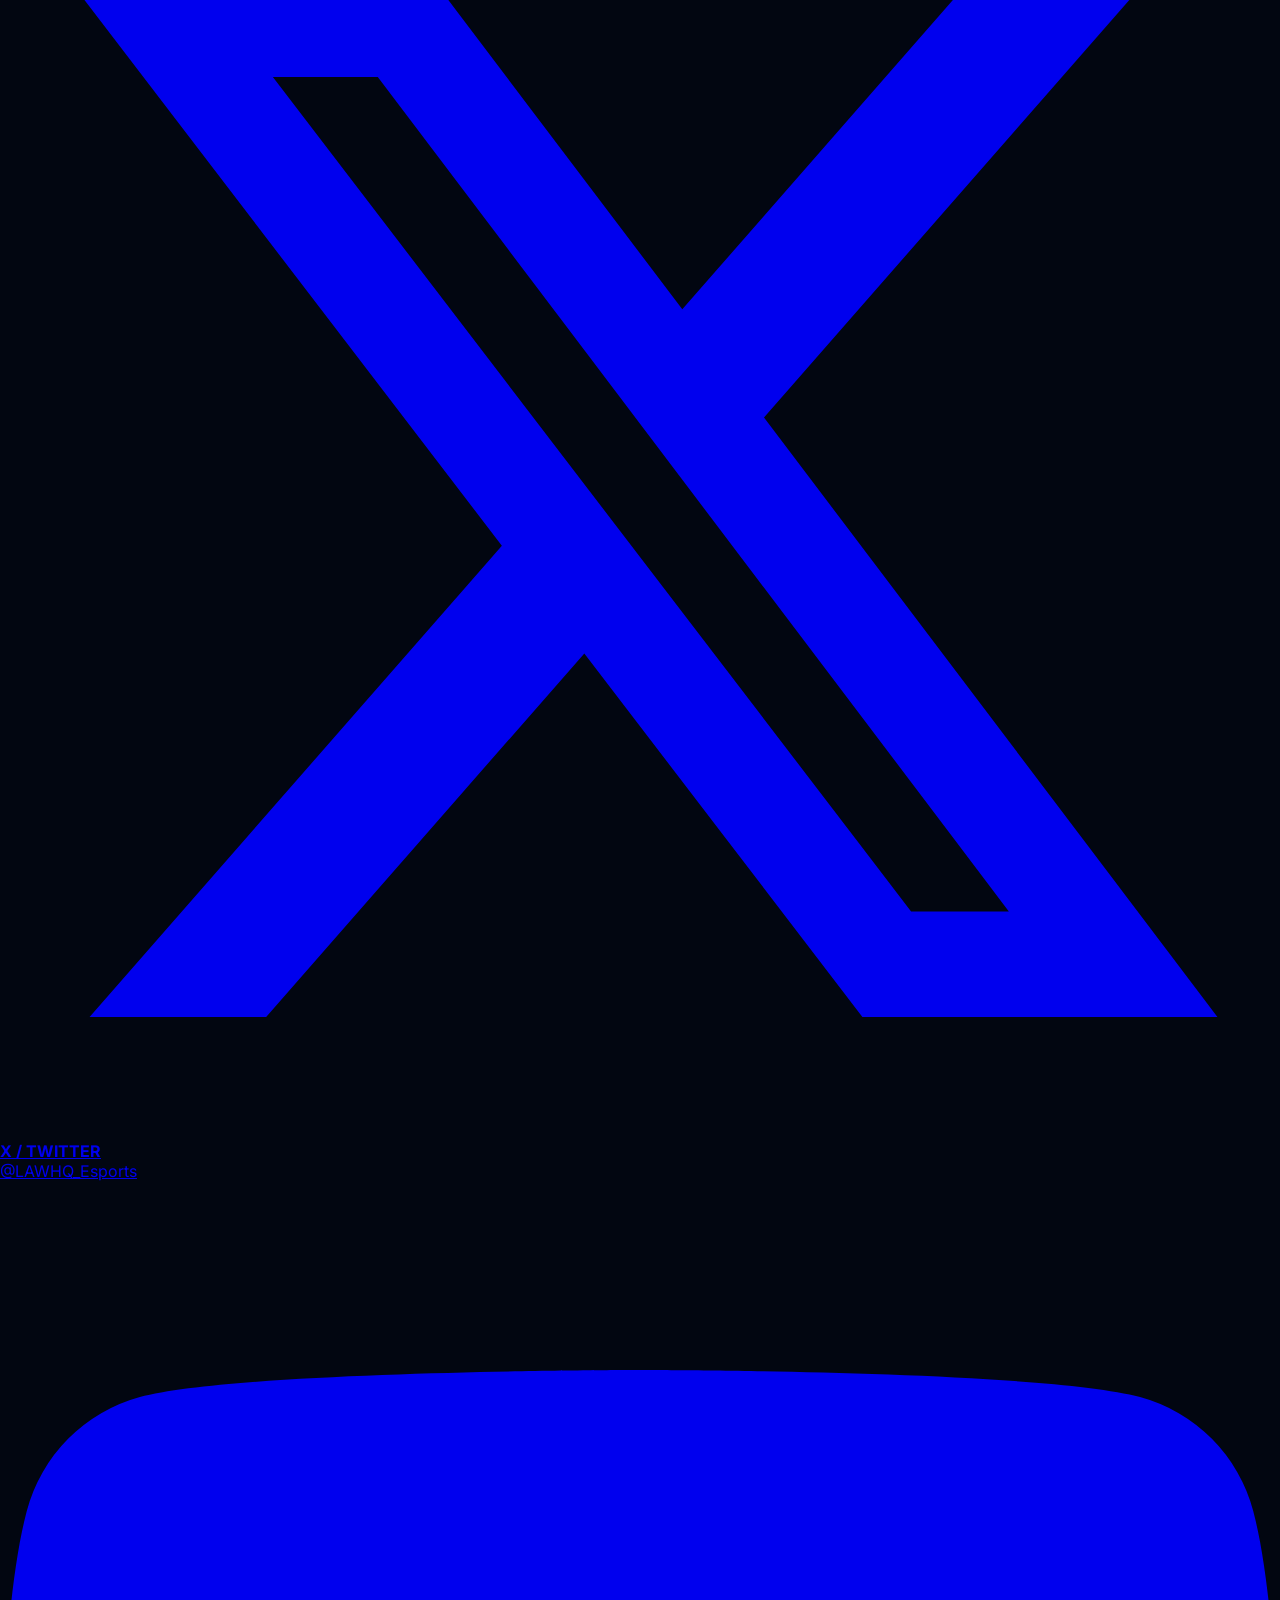
==== commit 3357c091: "Update index.html" ====
--- a/index.html
+++ b/index.html
@@ -45,29 +45,29 @@
         <a href="#socials">SOCIALS</a>
       </div>
 
-      <a href="discord.gg/LAWhq" target="https://discord.gg/g7HBEBrbn" rel="noopener noreferrer" class="btn-discord">JOIN DISCORD</a>
+      <a href="https://discord.gg/g7HBEBrbn" target="_blank" rel="noopener noreferrer" class="btn-discord">JOIN DISCORD</a>
     </nav>
   </header>
 
   <!-- HERO SECTION -->
-<section id="hero" class="hero-section">
-  <!-- Top EST. Badge -->
-  <div class="hero-badge reveal-on-scroll">
-    EST. 2026 — ESPORTS ORGANIZATION
-  </div>
-
-  <!-- Bubbly & Glowing Title -->
-  <h1 class="hero-title reveal-on-scroll">LAW HQ</h1>
-
-  <!-- Navigation Buttons Container -->
-  <div class="hero-buttons reveal-on-scroll">
-    <a href="#roster" class="hero-btn">ROSTER</a>
-    <a href="#merch" class="hero-btn">MERCH</a>
-    <a href="#achievements" class="hero-btn">ACHIEVEMENTS</a>
-    <a href="#about" class="hero-btn">ABOUT US</a>
-    <a href="#socials" class="hero-btn">SOCIALS</a>
-  </div>
-</section>
+  <section id="hero" class="hero-section">
+    <!-- Top EST. Badge -->
+    <div class="hero-badge reveal-on-scroll">
+      EST. 2026 — ESPORTS ORGANIZATION
+    </div>
+
+    <!-- Bubbly & Glowing Title -->
+    <h1 class="hero-title reveal-on-scroll">LAW HQ</h1>
+
+    <!-- Navigation Buttons Container -->
+    <div class="hero-buttons reveal-on-scroll">
+      <a href="#roster" class="hero-btn">ROSTER</a>
+      <a href="#merch" class="hero-btn">MERCH</a>
+      <a href="#achievements" class="hero-btn">ACHIEVEMENTS</a>
+      <a href="#about" class="hero-btn">ABOUT US</a>
+      <a href="#socials" class="hero-btn">SOCIALS</a>
+    </div>
+  </section>
 
   <!-- ROSTER SECTION -->
   <section id="roster" class="content-section">
@@ -147,7 +147,7 @@
       </div>
       <div class="merch-card reveal-on-scroll">
         <img src="pants.png" alt="Pants" class="merch-img">
-        <h4>Pants <span classid="price">$???</span></h4>
+        <h4>Pants <span class="price">$???</span></h4>
       </div>
       <div class="merch-card reveal-on-scroll">
         <img src="summertop.png" alt="Summer Top" class="merch-img">
@@ -197,14 +197,14 @@
       <h3>ABOUT LAW HQ</h3>
       <p>
         LAW Esports is a competitive gaming organization dedicated to developing talent, building a strong community, and competing at the highest level. Founded with a passion for excellence, we strive to provide players and creators with the support, opportunities, and professional environment they need to succeed.
-Whether it's competing in tournaments, producing high-quality content, or discovering the next generation of talent, LAW Esports is committed to raising the standard in esports.
-We believe success is built through consistency, professionalism, and a winning mindset. Every member of LAW represents our core values of integrity, dedication, and continuous improvement.
-As we continue to grow, our vision is to establish LAW Esports as a globally recognized organization that inspires players, creators, and fans while leaving a lasting impact on the competitive gaming industry.
+        Whether it's competing in tournaments, producing high-quality content, or discovering the next generation of talent, LAW Esports is committed to raising the standard in esports.
+        We believe success is built through consistency, professionalism, and a winning mindset. Every member of LAW represents our core values of integrity, dedication, and continuous improvement.
+        As we continue to grow, our vision is to establish LAW Esports as a globally recognized organization that inspires players, creators, and fans while leaving a lasting impact on the competitive gaming industry.
       </p>
     </div>
   </section>
 
-<!-- SOCIALS SECTION -->
+  <!-- SOCIALS SECTION -->
   <section id="socials" class="content-section socials-container">
     <h2 class="section-title reveal-on-scroll">JOIN THE COMMUNITY</h2>
     <p class="section-desc reveal-on-scroll">Follow LAW HQ across official channels for match highlights, roster updates, and community events.</p>
@@ -212,7 +212,7 @@
     <div class="socials-wrapper">
       <!-- Top Row: Discord & Twitter -->
       <div class="socials-row top-row">
-        <a href="https://discord.gg" target="https://discord.gg/g7HBEBrbn" rel="noopener noreferrer" class="social-card reveal-on-scroll">
+        <a href="https://discord.gg/g7HBEBrbn" target="_blank" rel="noopener noreferrer" class="social-card reveal-on-scroll">
           <div class="social-icon-box">
             <svg class="social-icon" viewBox="0 0 24 24" fill="currentColor"><path d="M20.317 4.37a19.791 19.791 0 0 0-4.885-1.515.074.074 0 0 0-.079.037c-.21.375-.444.864-.608 1.25a18.27 18.27 0 0 0-5.487 0 12.64 12.64 0 0 0-.617-1.25.077.077 0 0 0-.079-.037A19.736 19.736 0 0 0 3.677 4.37a.07.07 0 0 0-.032.027C.533 9.046-.32 13.58.099 18.057a.082.082 0 0 0 .031.057 19.9 19.9 0 0 0 5.993 3.03.078.078 0 0 0 .084-.028c.462-.63.874-1.295 1.226-1.994.021-.041.001-.09-.041-.106a13.107 13.107 0 0 1-1.872-.892.077.077 0 0 1-.008-.128 10.2 10.2 0 0 0 .372-.292.074.074 0 0 1 .077-.01c3.928 1.793 8.18 1.793 12.061 0a.074.074 0 0 1 .078.01c.12.098.246.198.373.292a.077.077 0 0 1-.006.127 12.299 12.299 0 0 1-1.873.893.077.077 0 0 0-.041.107c.36.698.772 1.362 1.225 1.993a.076.076 0 0 0 .084.028 19.839 19.839 0 0 0 6.002-3.03.077.077 0 0 0 .032-.054c.5-5.177-.838-9.674-3.549-13.66a.061.061 0 0 0-.031-.028zM8.02 15.33c-1.183 0-2.157-1.085-2.157-2.419 0-1.333.956-2.419 2.157-2.419 1.21 0 2.176 1.096 2.157 2.42 0 1.333-.956 2.418-2.157 2.418zm7.975 0c-1.183 0-2.157-1.085-2.157-2.419 0-1.333.955-2.419 2.157-2.419 1.21 0 2.176 1.096 2.157 2.42 0 1.333-.946 2.418-2.157 2.418z"/></svg>
           </div>
@@ -222,7 +222,7 @@
           </div>
         </a>
 
-        <a href="https://x.com/LAWHQ_Esports" target="https://x.com/LAWRGN" rel="noopener noreferrer" class="social-card reveal-on-scroll">
+        <a href="https://x.com/LAWRGN" target="_blank" rel="noopener noreferrer" class="social-card reveal-on-scroll">
           <div class="social-icon-box">
             <svg class="social-icon" viewBox="0 0 24 24" fill="currentColor"><path d="M18.244 2.25h3.308l-7.227 8.26 8.502 11.24H16.17l-5.214-6.817L4.99 21.75H1.68l7.73-8.835L1.254 2.25H8.08l4.713 6.231zm-1.161 17.52h1.833L7.084 4.126H5.117z"/></svg>
           </div>
@@ -235,7 +235,7 @@
 
       <!-- Bottom Row: YouTube & TikTok -->
       <div class="socials-row bottom-row">
-        <a href="https://youtube.com" target=https://youtube.com/@LAWRGN" rel="noopener noreferrer" class="social-card reveal-on-scroll">
+        <a href="https://youtube.com/@LAWRGN" target="_blank" rel="noopener noreferrer" class="social-card reveal-on-scroll">
           <div class="social-icon-box">
             <svg class="social-icon" viewBox="0 0 24 24" fill="currentColor"><path d="M23.498 6.186a3.016 3.016 0 0 0-2.122-2.136C19.505 3.545 12 3.545 12 3.545s-7.505 0-9.377.505A3.017 3.017 0 0 0 .502 6.186C0 8.07 0 12 0 12s0 3.93.502 5.814a3.016 3.016 0 0 0 2.122 2.136c1.871.505 9.376.505 9.376.505s7.505 0 9.377-.505a3.015 3.015 0 0 0 2.122-2.136C24 15.93 24 12 24 12s0-3.93-.502-5.814zM9.545 15.568V8.432L15.818 12l-6.273 3.568z"/></svg>
           </div>
@@ -245,7 +245,7 @@
           </div>
         </a>
 
-        <a href="https://tiktok.com/@LAWHQ_Official" target="https://www.tiktok.com/@lawrgn0" rel="noopener noreferrer" class="social-card reveal-on-scroll">
+        <a href="https://www.tiktok.com/@lawrgn0" target="_blank" rel="noopener noreferrer" class="social-card reveal-on-scroll">
           <div class="social-icon-box">
             <svg class="social-icon" viewBox="0 0 24 24" fill="currentColor"><path d="M12.525.02c1.31-.02 2.61-.01 3.91-.02.08 1.53.63 3.09 1.75 4.17 1.12 1.11 2.7 1.62 4.24 1.79v4.03c-1.44-.05-2.89-.35-4.2-.97-.57-.26-1.1-.59-1.62-.93-.01 2.92.01 5.84-.02 8.75-.08 1.4-.54 2.79-1.35 3.94-1.31 1.92-3.58 3.17-5.91 3.21-1.43.08-2.86-.31-4.08-1.03-2.02-1.19-3.44-3.37-3.65-5.71-.02-.5-.03-1-.01-1.49.18-1.9 1.12-3.72 2.58-4.96 1.66-1.44 3.98-2.13 6.15-1.72.02 1.48-.04 2.96-.04 4.44-.99-.32-2.15-.23-3.02.37-.82.56-1.31 1.55-1.3 2.53-.02 1.06.44 2.11 1.23 2.79.83.7 1.97.97 3.03.73 1.14-.23 2.1-.98 2.56-2.02.35-.78.43-1.66.42-2.51.02-5.38.01-10.76.01-16.14z"/></svg>
           </div>
@@ -257,6 +257,7 @@
       </div>
     </div>
   </section>
+
   <!-- FOOTER -->
   <footer class="footer">
     <div class="footer-brand">
@@ -267,7 +268,7 @@
       <a href="#roster">ROSTER</a>
       <a href="#merch">MERCH</a>
       <a href="#about">ABOUT</a>
-       <a href="#achievements">ACHIEVEMENTS</a>
+      <a href="#achievements">ACHIEVEMENTS</a>
       <a href="#socials">SOCIALS</a>
     </div>
   </footer>
--- a/style.css
+++ b/style.css
@@ -1,5 +1,8 @@
-@import url('https://fonts.googleapis.com/css2?family=Fredoka:wght@700&display=swap');
-/* --- GLOBAL RESETS & FONTS --- */
+@import url('https://fonts.googleapis.com/css2?family=Fredoka:wght@700&family=Inter:wght@400;600;700&display=swap');
+
+/* ==========================================
+   RESET & BASE STYLES
+   ========================================== */
 * {
   margin: 0;
   padding: 0;
@@ -8,541 +11,330 @@
 
 html {
   scroll-behavior: smooth;
-  font-family: 'IBM Plex Mono', monospace;
-  background-color: #030712;
+}
+
+body {
+  background-color: #020611;
   color: #ffffff;
-}
-
-section, 
-div[id] {
-  scroll-margin-top: 100px;
-}
-
-body {
+  font-family: 'Inter', sans-serif;
   overflow-x: hidden;
-  background-color: #030712;
-}
-
-a {
-  color: inherit;
-  text-decoration: none;
-}
-
-/* --- SCROLL REVEAL ANIMATION STYLES --- */
-.reveal-on-scroll {
-  opacity: 0;
-  transform: translateY(35px);
-  transition: opacity 0.6s cubic-bezier(0.16, 1, 0.3, 1), transform 0.6s cubic-bezier(0.16, 1, 0.3, 1);
-  will-change: opacity, transform;
-}
-
-.reveal-on-scroll.is-visible {
-  opacity: 1;
-  transform: translateY(0);
-}
-
-/* --- FIXED HEADER & TICKER --- */
-.fixed-header-wrapper {
-  position: fixed;
-  top: 0;
-  left: 0;
-  width: 100%;
-  z-index: 1000;
-  background-color: #030712;
-  border-bottom: 1px solid rgba(255, 255, 255, 0.08);
-}
-
-.ticker-wrap {
-  width: 100%;
+}
+
+/* ==========================================
+   ANNOUNCEMENT MARQUEE
+   ========================================== */
+.marquee-ticker {
+  background: rgba(8, 15, 30, 0.9);
+  border-bottom: 1px solid rgba(56, 189, 248, 0.15);
   overflow: hidden;
-  background-color: #2563eb;
-  padding: 6px 0;
-  font-size: 0.75rem;
-  font-weight: 700;
-  letter-spacing: 1.5px;
-}
-
-.ticker-track {
-  display: flex;
   white-space: nowrap;
-  animation: ticker 25s linear infinite;
-}
-
-.ticker-track span {
-  padding: 0 12px;
-  color: #ffffff;
-}
-
-.ticker-track .dot {
-  color: rgba(255, 255, 255, 0.6);
-}
-
-@keyframes ticker {
+  padding: 8px 0;
+  font-size: 0.7rem;
+  letter-spacing: 2px;
+  color: #38bdf8;
+  font-weight: 700;
+}
+
+.marquee-content {
+  display: inline-block;
+  animation: marquee 25s linear infinite;
+}
+
+.marquee-content span {
+  margin: 0 12px;
+}
+
+@keyframes marquee {
   0% { transform: translateX(0); }
   100% { transform: translateX(-50%); }
 }
 
-.navbar {
+/* ==========================================
+   TOP HEADER & BRANDING
+   ========================================== */
+.top-header {
+  position: absolute;
+  top: 35px;
+  left: 24px;
+  z-index: 20;
+}
+
+.nav-logo-link {
   display: flex;
   align-items: center;
-  justify-content: space-between;
-  padding: 14px 40px;
-  max-width: 1400px;
-  margin: 0 auto;
-}
-
-.nav-brand {
-  display: flex;
-  align-items: center;
-  gap: 12px;
-  font-weight: 700;
+  text-decoration: none;
+}
+
+.nav-logo {
+  height: 38px;
+  width: auto;
+  object-fit: contain;
+  filter: drop-shadow(0 0 8px rgba(56, 189, 248, 0.5));
+  transition: transform 0.3s ease;
+}
+
+.nav-logo-link:hover .nav-logo {
+  transform: scale(1.05);
+}
+
+.logo-fallback-text {
+  font-family: 'Fredoka', sans-serif;
   font-size: 1.2rem;
-  letter-spacing: 1px;
-}
-
-.logo-img {
-  width: 32px;
-  height: 32px;
-  object-fit: contain;
-}
-
-.nav-links {
-  display: flex;
-  gap: 28px;
-}
-
-.nav-links a {
-  font-size: 0.8rem;
-  font-weight: 700;
-  color: #94a3b8;
-  letter-spacing: 1px;
-  padding-bottom: 4px;
-  transition: color 0.2s ease, border-color 0.2s ease;
-}
-
-.nav-links a:hover,
-.nav-links a.active {
-  color: #38bdf8;
-  border-bottom: 2px solid #38bdf8;
-}
-
-.btn-discord {
-  background-color: #2563eb;
-  color: #ffffff;
-  padding: 10px 20px;
-  font-size: 0.8rem;
-  font-weight: 700;
-  border-radius: 6px;
-  letter-spacing: 1px;
-  transition: background-color 0.2s ease;
-}
-
-.btn-discord:hover {
-  background-color: #1d4ed8;
-}
-
-/* --- HERO SECTION --- */
-@import url('https://fonts.googleapis.com/css2?family=Fredoka:wght@700&display=swap');
+  color: #38bdf8;
+  letter-spacing: 1.5px;
+}
 
 /* ==========================================
    HERO SECTION
    ========================================== */
 .hero-section {
-  position: relative;
-  min-height: 100vh;
+  min-height: 85vh;
   display: flex;
   flex-direction: column;
   align-items: center;
   justify-content: center;
-  padding: 120px 20px 60px 20px;
+  padding: 80px 20px 40px;
+  position: relative;
   text-align: center;
-  overflow: hidden;
-}
-
-/* Badge above title */
+}
+
+.hero-section::before {
+  content: '';
+  position: absolute;
+  top: 40%;
+  left: 50%;
+  transform: translate(-50%, -50%);
+  width: 500px;
+  height: 300px;
+  background: radial-gradient(circle, rgba(56, 189, 248, 0.15) 0%, transparent 70%);
+  filter: blur(50px);
+  pointer-events: none;
+}
+
 .hero-badge {
   display: inline-block;
-  padding: 8px 16px;
+  padding: 6px 14px;
   border: 1px solid rgba(56, 189, 248, 0.3);
-  border-radius: 6px;
+  border-radius: 20px;
   background: rgba(8, 15, 30, 0.6);
-  font-size: 0.75rem;
+  font-size: 0.7rem;
   letter-spacing: 2px;
   color: #38bdf8;
-  text-transform: uppercase;
-  margin-bottom: 24px;
-}
-
-/* Bubbly & Glowing Title */
+  margin-bottom: 20px;
+}
+
 .hero-title {
-  font-family: 'Fredoka', 'Outfit', sans-serif;
-  font-size: 5.5rem;
-  font-weight: 700;
-  letter-spacing: 3px;
+  font-family: 'Fredoka', sans-serif;
+  font-size: 5rem;
+  font-weight: 700;
+  letter-spacing: 2px;
   color: #ffffff;
-  text-transform: uppercase;
-  margin-bottom: 30px;
-  text-align: center;
-  
-  /* Multi-layered Neon Blue Glow */
-  text-shadow: 
-    0 0 10px rgba(56, 189, 248, 0.9),
-    0 0 20px rgba(56, 189, 248, 0.7),
-    0 0 40px rgba(56, 189, 248, 0.5),
-    0 0 80px rgba(37, 99, 235, 0.4);
-
-  /* Continuous Subtle Pulse Effect */
-  animation: bubblyGlow 3s ease-in-out infinite alternate;
-}
-
-/* Pulsing Glow Keyframes */
-@keyframes bubblyGlow {
-  0% {
-    text-shadow: 
-      0 0 8px rgba(56, 189, 248, 0.7),
-      0 0 18px rgba(56, 189, 248, 0.5),
-      0 0 35px rgba(56, 189, 248, 0.3);
-    transform: scale(1);
-  }
-  100% {
-    text-shadow: 
-      0 0 14px rgba(56, 189, 248, 1),
-      0 0 28px rgba(56, 189, 248, 0.8),
-      0 0 55px rgba(56, 189, 248, 0.6),
-      0 0 95px rgba(37, 99, 235, 0.5);
-    transform: scale(1.015);
-  }
-}
-
-/* Quick Nav Button Group below title */
+  margin-bottom: 28px;
+  text-shadow: 0 0 20px rgba(56, 189, 248, 0.8), 0 0 40px rgba(56, 189, 248, 0.4);
+}
+
 .hero-buttons {
   display: flex;
   flex-wrap: wrap;
   justify-content: center;
   gap: 12px;
-  max-width: 600px;
-  margin: 0 auto;
+  max-width: 650px;
 }
 
 .hero-btn {
-  background: rgba(8, 15, 30, 0.7);
-  border: 1px solid rgba(255, 255, 255, 0.1);
+  background: rgba(8, 15, 30, 0.8);
+  border: 1px solid rgba(56, 189, 248, 0.25);
   border-radius: 8px;
-  padding: 12px 24px;
+  padding: 10px 22px;
   color: #38bdf8;
   font-size: 0.8rem;
   font-weight: 700;
   letter-spacing: 1.5px;
   text-decoration: none;
+  transition: all 0.3s ease;
+}
+
+.hero-btn:hover {
+  transform: translateY(-3px);
+  border-color: #38bdf8;
+  background: rgba(11, 20, 40, 0.95);
+  box-shadow: 0 0 16px rgba(56, 189, 248, 0.3);
+}
+
+/* ==========================================
+   SECTION CONTAINERS & HEADERS
+   ========================================== */
+.section-container {
+  max-width: 1000px;
+  margin: 0 auto;
+  padding: 60px 20px;
+}
+
+.section-header {
+  text-align: center;
+  margin-bottom: 36px;
+}
+
+.section-badge {
+  font-size: 0.65rem;
+  letter-spacing: 2px;
+  color: #38bdf8;
   text-transform: uppercase;
-  cursor: pointer;
-  transition: transform 0.3s cubic-bezier(0.16, 1, 0.3, 1), 
-              border-color 0.3s ease, 
-              box-shadow 0.3s ease,
-              background 0.3s ease;
-}
-
-.hero-btn:hover {
-  transform: translateY(-4px);
+  font-weight: 700;
+}
+
+.section-header h2 {
+  font-size: 1.8rem;
+  font-weight: 700;
+  letter-spacing: 1px;
+  margin: 6px 0 8px;
+}
+
+.section-header p {
+  font-size: 0.85rem;
+  color: #64748b;
+}
+
+/* ==========================================
+   GRID & COMPACT CARDS
+   ========================================== */
+.grid-3-col {
+  display: grid;
+  grid-template-columns: repeat(auto-fit, minmax(240px, 1fr));
+  gap: 20px;
+}
+
+.content-card {
+  background: #080f1e;
+  border: 1px solid rgba(255, 255, 255, 0.08);
+  border-radius: 10px;
+  overflow: hidden;
+  transition: transform 0.3s ease, border-color 0.3s ease, box-shadow 0.3s ease;
+}
+
+.content-card:hover {
+  transform: translateY(-5px);
   border-color: #38bdf8;
-  background: rgba(11, 20, 40, 0.9);
-  box-shadow: 0 8px 20px -4px rgba(56, 189, 248, 0.3);
-}
-
-.hero-btn:active {
-  transform: translateY(-1px) scale(0.98);
-}
-
-/* Responsive adjustments */
-@media (max-width: 768px) {
-  .hero-title {
-    font-size: 3.5rem;
-  }
-  
-  .hero-buttons {
-    gap: 8px;
-  }
-}
-/* --- CONTENT SECTIONS --- */
-.content-section {
-  max-width: 1100px;
-  margin: 0 auto;
-  padding: 90px 20px;
-}
-
-.section-title {
-  font-size: 1.8rem;
-  letter-spacing: 2px;
-  margin-bottom: 10px;
-  text-align: center;
-  font-weight: 700;
-}
-
-.section-desc {
-  text-align: center;
-  color: #94a3b8;
-  font-size: 0.85rem;
-  margin-bottom: 50px;
-}
-
-.section-tagline {
-  text-align: center;
-  color: #38bdf8;
-  font-weight: 700;
-  letter-spacing: 2px;
-  margin-bottom: 40px;
-}
-
-.subsection-title {
-  font-size: 0.95rem;
-  letter-spacing: 1px;
-  color: #38bdf8;
-  margin: 32px 0 16px 0;
-  border-left: 3px solid #38bdf8;
-  padding-left: 10px;
-}
-
-/* --- ROSTER --- */
-.roster-grid {
-  display: grid;
-  grid-template-columns: repeat(auto-fill, minmax(220px, 1fr));
-  gap: 20px;
-}
-
-.player-card {
-  background: #0b1329;
-  border: 1px solid rgba(255, 255, 255, 0.08);
-  border-radius: 8px;
+  box-shadow: 0 8px 20px -4px rgba(56, 189, 248, 0.2);
+}
+
+.card-img-wrapper {
+  width: 100%;
   overflow: hidden;
-  transition: transform 0.2s ease, border-color 0.2s ease;
-}
-
-.player-card:hover {
-  transform: translateY(-4px);
-  border-color: #38bdf8;
-}
-
-.player-img {
-  width: 100%;
-  height: 240px;
-  object-fit: cover;
-}
-
-.player-info {
-  padding: 16px;
-}
-
-.player-info h4 {
-  font-size: 0.95rem;
-  letter-spacing: 1px;
-}
-
-.player-info p {
-  font-size: 0.75rem;
-  color: #94a3b8;
-  margin-top: 4px;
-}
-
-/* ==========================================
-   MERCH SECTION
-   ========================================== */
-.merch-grid {
-  display: grid;
-  grid-template-columns: repeat(auto-fit, minmax(280px, 1fr));
-  gap: 24px;
-  max-width: 1100px;
-  margin: 0 auto;
-}
-
-.merch-card {
-  background: #0b1329;
-  border: 1px solid rgba(255, 255, 255, 0.08);
-  border-radius: 12px;
-  overflow: hidden;
-  cursor: pointer;
-  display: flex;
-  flex-direction: column;
-  transition: transform 0.3s cubic-bezier(0.16, 1, 0.3, 1), 
-              border-color 0.3s ease, 
-              box-shadow 0.3s ease;
-}
-
-.merch-img-wrapper {
-  width: 100%;
-  height: 260px;
-  overflow: hidden;
-  position: relative;
-  background: #050a14;
-}
-
-.merch-img {
+  background: #040812;
+}
+
+.card-img {
   width: 100%;
   height: 100%;
   object-fit: cover;
   display: block;
-  transition: transform 0.4s cubic-bezier(0.16, 1, 0.3, 1);
-}
-
-.merch-card:hover {
-  transform: translateY(-6px);
-  border-color: #38bdf8;
-  box-shadow: 0 8px 24px -4px rgba(56, 189, 248, 0.25);
-}
-
-.merch-card:hover .merch-img {
-  transform: scale(1.05);
-}
-
-.merch-card:active {
-  transform: translateY(-2px) scale(0.99);
-}
-
-.merch-info {
-  padding: 20px;
-  display: flex;
-  flex-direction: column;
-  gap: 8px;
-}
-
-
-/* ==========================================
-   ACHIEVEMENTS SECTION
-   ========================================== */
-.achievements-grid {
-  display: grid;
-  grid-template-columns: repeat(auto-fit, minmax(300px, 1fr));
-  gap: 24px;
-  max-width: 1100px;
-  margin: 0 auto;
-}
-
-.achievement-card {
-  background: #0b1329;
-  border: 1px solid rgba(255, 255, 255, 0.08);
-  border-radius: 8px;
-  overflow: hidden;
-  cursor: pointer;
-  transition: transform 0.3s cubic-bezier(0.16, 1, 0.3, 1), 
-              border-color 0.3s ease, 
-              box-shadow 0.3s ease;
-}
-
-.achievement-img-wrapper {
-  width: 100%;
-  height: 200px;
-  overflow: hidden;
-  position: relative;
-}
-
-.achievement-img {
-  width: 100%;
-  height: 100%;
-  object-fit: cover;
+  transition: transform 0.3s ease;
+}
+
+.content-card:hover .card-img {
+  transform: scale(1.04);
+}
+
+/* Controlled Heights for Images */
+.player-height { height: 220px; }
+.merch-height { height: 200px; }
+.achievement-height { height: 160px; }
+
+.card-details {
+  padding: 14px 16px;
+}
+
+.card-tag {
+  font-size: 0.65rem;
+  color: #38bdf8;
+  letter-spacing: 1px;
+  font-weight: 700;
+}
+
+.card-details h3 {
+  font-size: 0.95rem;
+  margin-top: 2px;
+  color: #ffffff;
+}
+
+.card-details p {
+  font-size: 0.78rem;
+  color: #64748b;
+  margin-top: 2px;
+}
+
+.card-price {
+  font-size: 0.85rem;
+  color: #38bdf8;
+  font-weight: 700;
   display: block;
-  transition: transform 0.4s cubic-bezier(0.16, 1, 0.3, 1);
-}
-
-.achievement-card:hover {
-  transform: translateY(-6px);
-  border-color: #38bdf8;
-  box-shadow: 0 8px 24px -4px rgba(56, 189, 248, 0.25);
-}
-
-.achievement-card:hover .achievement-img {
-  transform: scale(1.05);
-}
-
-.achievement-card:active {
-  transform: translateY(-2px) scale(0.99);
-}
-
-
-/* ==========================================
-   ABOUT US SECTION
-   ========================================== */
-.about-container {
-  max-width: 900px;
-  margin: 0 auto;
-}
-
-.about-box {
-  background: #0b1329;
-  border: 1px solid rgba(255, 255, 255, 0.08);
-  border-radius: 8px;
-  padding: 32px;
-  cursor: pointer;
-  transition: transform 0.3s cubic-bezier(0.16, 1, 0.3, 1), 
-              border-color 0.3s ease, 
-              box-shadow 0.3s ease;
-}
-
-.about-box:hover {
-  transform: translateY(-6px);
-  border-color: #38bdf8;
-  box-shadow: 0 8px 24px -4px rgba(56, 189, 248, 0.25);
-}
-
-.about-box:active {
-  transform: translateY(-2px) scale(0.99);
-}
-
-
-/* ==========================================
-   SOCIALS SECTION
-   ========================================== */
-.socials-container {
-  padding-bottom: 100px;
-}
-
-.socials-wrapper {
-  display: flex;
-  flex-direction: column;
-  gap: 20px;
-  max-width: 720px;
-  margin: 0 auto;
-}
-
-.socials-row {
-  display: flex;
-  justify-content: center;
-  gap: 20px;
-}
-
-.socials-row .social-card {
-  flex: 1 1 300px;
-  max-width: 340px;
-  width: 100%;
-}
-
-.social-card {
+  margin-top: 4px;
+}
+
+/* ==========================================
+   ABOUT CARD
+   ========================================== */
+.about-card-small {
   background: #080f1e;
   border: 1px solid rgba(255, 255, 255, 0.08);
-  border-radius: 12px;
-  padding: 20px;
+  border-radius: 10px;
+  padding: 28px 32px;
+  max-width: 650px;
+  margin: 0 auto;
+  text-align: center;
+  transition: transform 0.3s ease, border-color 0.3s ease;
+}
+
+.about-card-small:hover {
+  transform: translateY(-4px);
+  border-color: #38bdf8;
+}
+
+.about-card-small h3 {
+  font-size: 1.1rem;
+  margin: 6px 0 12px;
+  letter-spacing: 1px;
+}
+
+.about-card-small p {
+  font-size: 0.82rem;
+  line-height: 1.6;
+  color: #94a3b8;
+}
+
+/* ==========================================
+   SOCIALS GRID
+   ========================================== */
+.socials-grid {
+  display: grid;
+  grid-template-columns: repeat(auto-fit, minmax(220px, 1fr));
+  gap: 16px;
+  max-width: 750px;
+  margin: 0 auto;
+}
+
+.social-box {
+  background: #080f1e;
+  border: 1px solid rgba(255, 255, 255, 0.08);
+  border-radius: 10px;
+  padding: 14px 18px;
   display: flex;
   align-items: center;
-  gap: 16px;
-  cursor: pointer;
-  transition: transform 0.3s cubic-bezier(0.16, 1, 0.3, 1), 
-              border-color 0.3s ease, 
-              background 0.3s ease, 
-              box-shadow 0.3s ease;
-}
-
-.social-card:hover {
-  transform: translateY(-6px);
+  gap: 14px;
+  text-decoration: none;
+  transition: transform 0.3s ease, border-color 0.3s ease, box-shadow 0.3s ease;
+}
+
+.social-box:hover {
+  transform: translateY(-4px);
   border-color: #38bdf8;
-  background: #0b1428;
-  box-shadow: 0 8px 24px -4px rgba(56, 189, 248, 0.25);
-}
-
-.social-card:active {
-  transform: translateY(-2px) scale(0.99);
-}
-
-.social-icon-box {
-  width: 44px;
-  height: 44px;
+  box-shadow: 0 6px 18px -4px rgba(56, 189, 248, 0.2);
+}
+
+.social-icon-wrapper {
+  width: 38px;
+  height: 38px;
   background: rgba(56, 189, 248, 0.08);
   border: 1px solid rgba(56, 189, 248, 0.2);
   border-radius: 8px;
@@ -550,138 +342,31 @@
   align-items: center;
   justify-content: center;
   flex-shrink: 0;
-  transition: border-color 0.3s ease, background 0.3s ease;
-}
-
-.social-card:hover .social-icon-box {
-  border-color: #38bdf8;
-  background: rgba(56, 189, 248, 0.15);
-}
-
-.social-icon {
-  width: 22px;
-  height: 22px;
-  fill: #38bdf8;
-}
-
-.social-text h4 {
-  font-size: 0.85rem;
-  letter-spacing: 1px;
+}
+
+.social-icon-wrapper svg {
+  width: 18px;
+  height: 18px;
+  color: #38bdf8;
+}
+
+.social-info h4 {
+  font-size: 0.8rem;
   color: #ffffff;
-}
-
-.social-text p {
-  font-size: 0.72rem;
+  letter-spacing: 0.5px;
+}
+
+.social-info span {
+  font-size: 0.7rem;
   color: #64748b;
-  margin-top: 3px;
-}
-/* --- FOOTER --- */
-.footer {
-  border-top: 1px solid rgba(255, 255, 255, 0.08);
-  padding: 30px 40px;
-  display: flex;
-  justify-content: space-between;
-  align-items: center;
-  background: #02050b;
-}
-
-.footer-brand h3 {
-  font-size: 0.95rem;
-  letter-spacing: 1.5px;
-  font-weight: 700;
-}
-
-.footer-links {
-  display: flex;
-  gap: 24px;
-}
-
-.footer-links a {
-  font-size: 0.75rem;
-  color: #64748b;
-  font-weight: 600;
-  letter-spacing: 1px;
-}
-
-.footer-links a:hover {
-  color: #38bdf8;
-}
-
-/* --- RESPONSIVE BREAKPOINTS --- */
+  display: block;
+}
+
+/* ==========================================
+   MOBILE BREAKPOINTS
+   ========================================== */
 @media (max-width: 768px) {
-  .hero-title {
-    font-size: 3.5rem;
-  }
-
-  .socials-row {
-    flex-direction: column;
-    align-items: center;
-  }
-
-  .socials-row .social-card {
-    width: 100%;
-    max-width: 100%;
-  }
-
-  .footer {
-    flex-direction: column;
-    gap: 16px;
-    text-align: center;
-  }
-}
-
-/* --- FOOTER --- */
-.footer {
-  border-top: 1px solid rgba(255, 255, 255, 0.08);
-  padding: 30px 40px;
-  display: flex;
-  justify-content: space-between;
-  align-items: center;
-  background: #02050b;
-}
-
-.footer-brand h3 {
-  font-size: 0.95rem;
-  letter-spacing: 1.5px;
-  font-weight: 700;
-}
-
-.footer-links {
-  display: flex;
-  gap: 24px;
-}
-
-.footer-links a {
-  font-size: 0.75rem;
-  color: #64748b;
-  font-weight: 600;
-  letter-spacing: 1px;
-}
-
-.footer-links a:hover {
-  color: #38bdf8;
-}
-
-/* --- RESPONSIVE BREAKPOINTS --- */
-@media (max-width: 768px) {
-  .hero-title {
-    font-size: 3.5rem;
-  }
-
-  .socials-row {
-    flex-direction: column;
-    align-items: center;
-  }
-
-  .top-row .social-card,
-  .bottom-row .social-card {
-    width: 100%;
-    max-width: 100%;
-  }
-
-  .footer {
-    flex-direction: column;
-    gap: 16px;
-    text-align: center;
-  }
-}
+  .hero-title { font-size: 3.2rem; }
+  .section-container { padding: 40px 16px; }
+  .grid-3-col { grid-template-columns: 1fr; }
+}
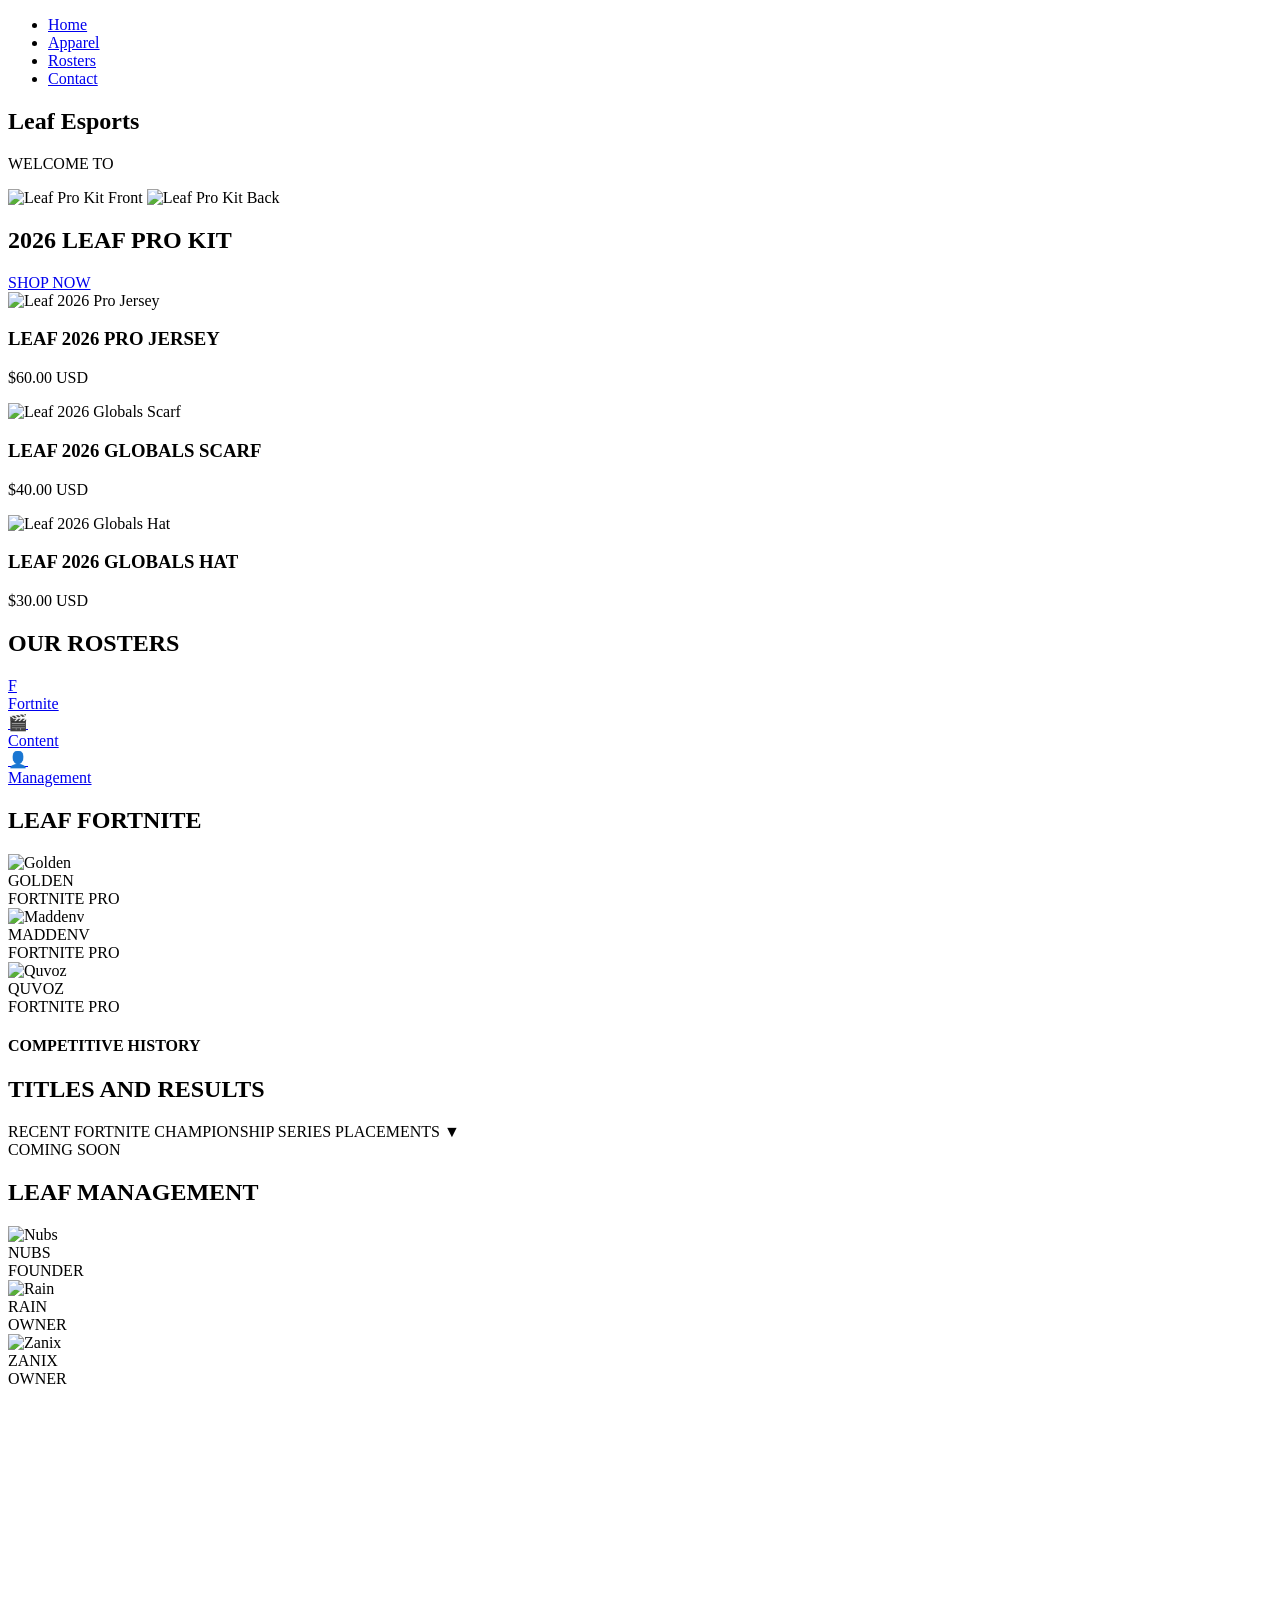
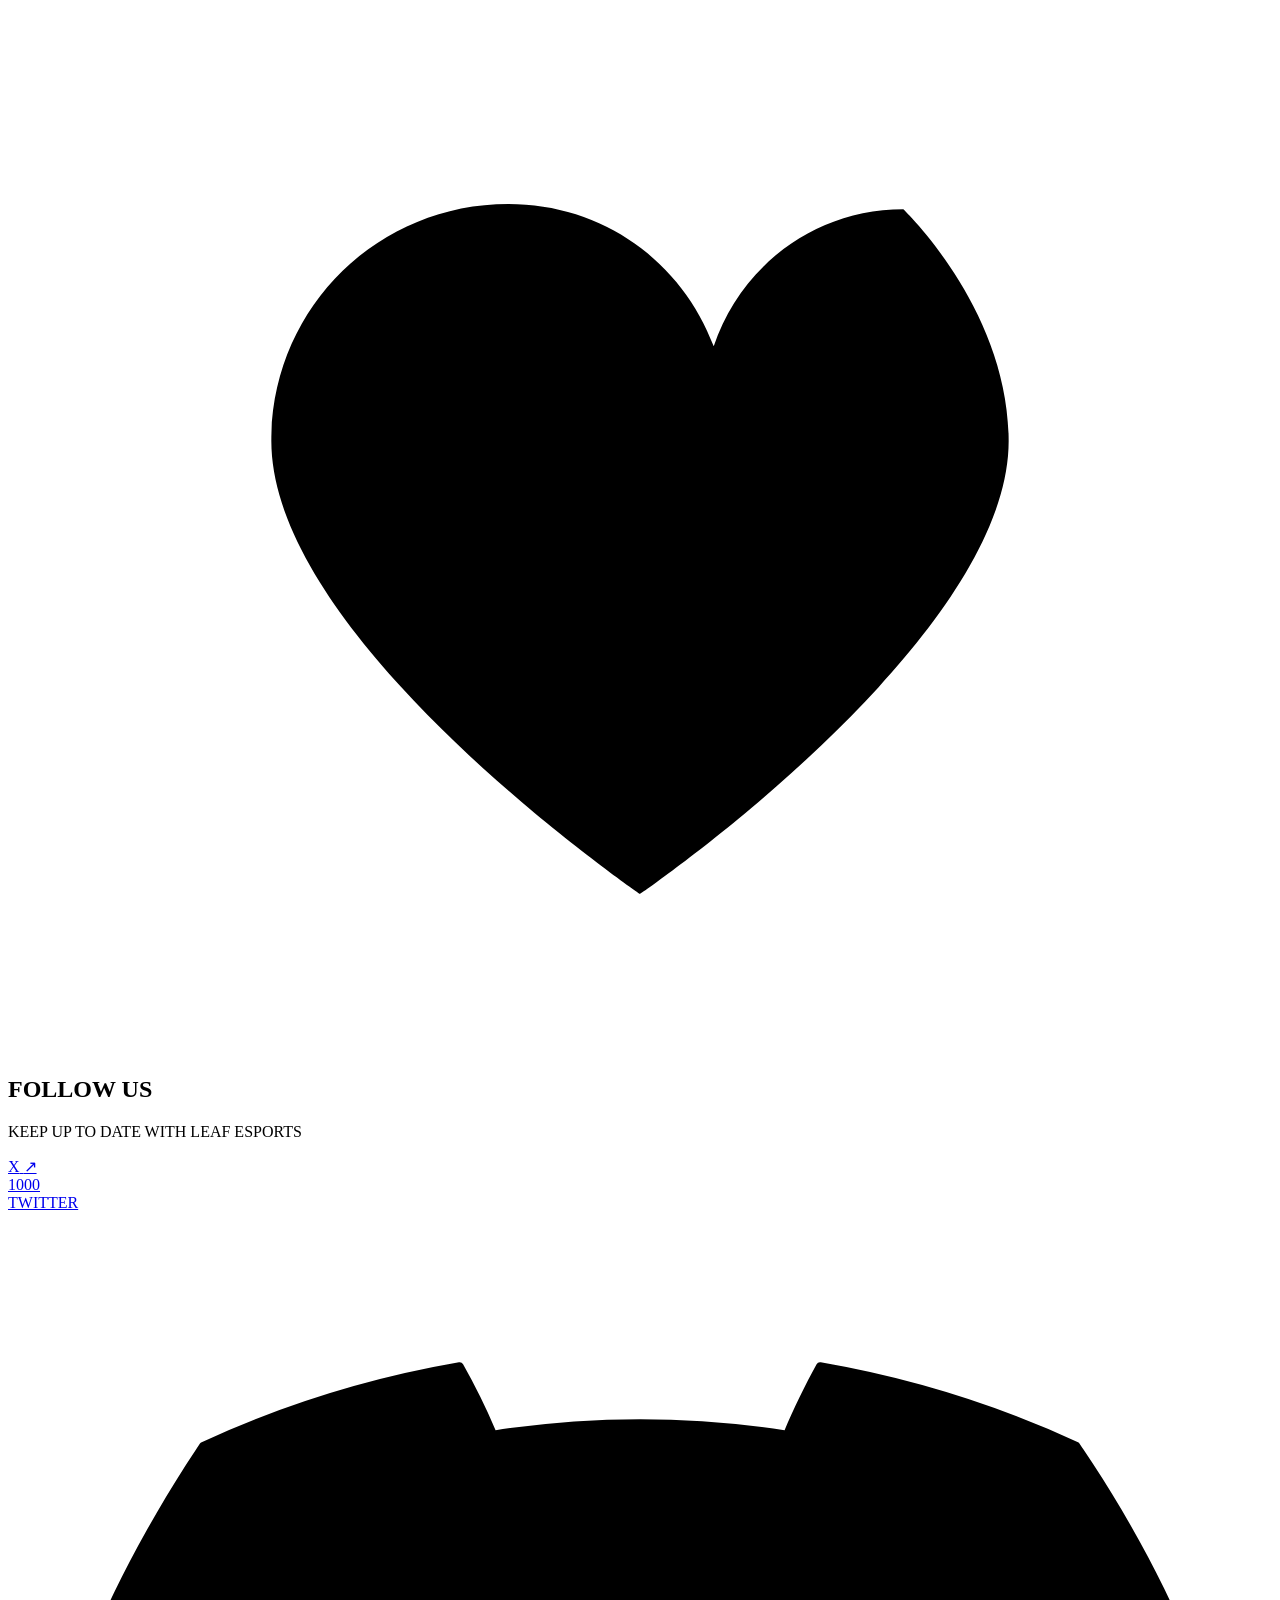
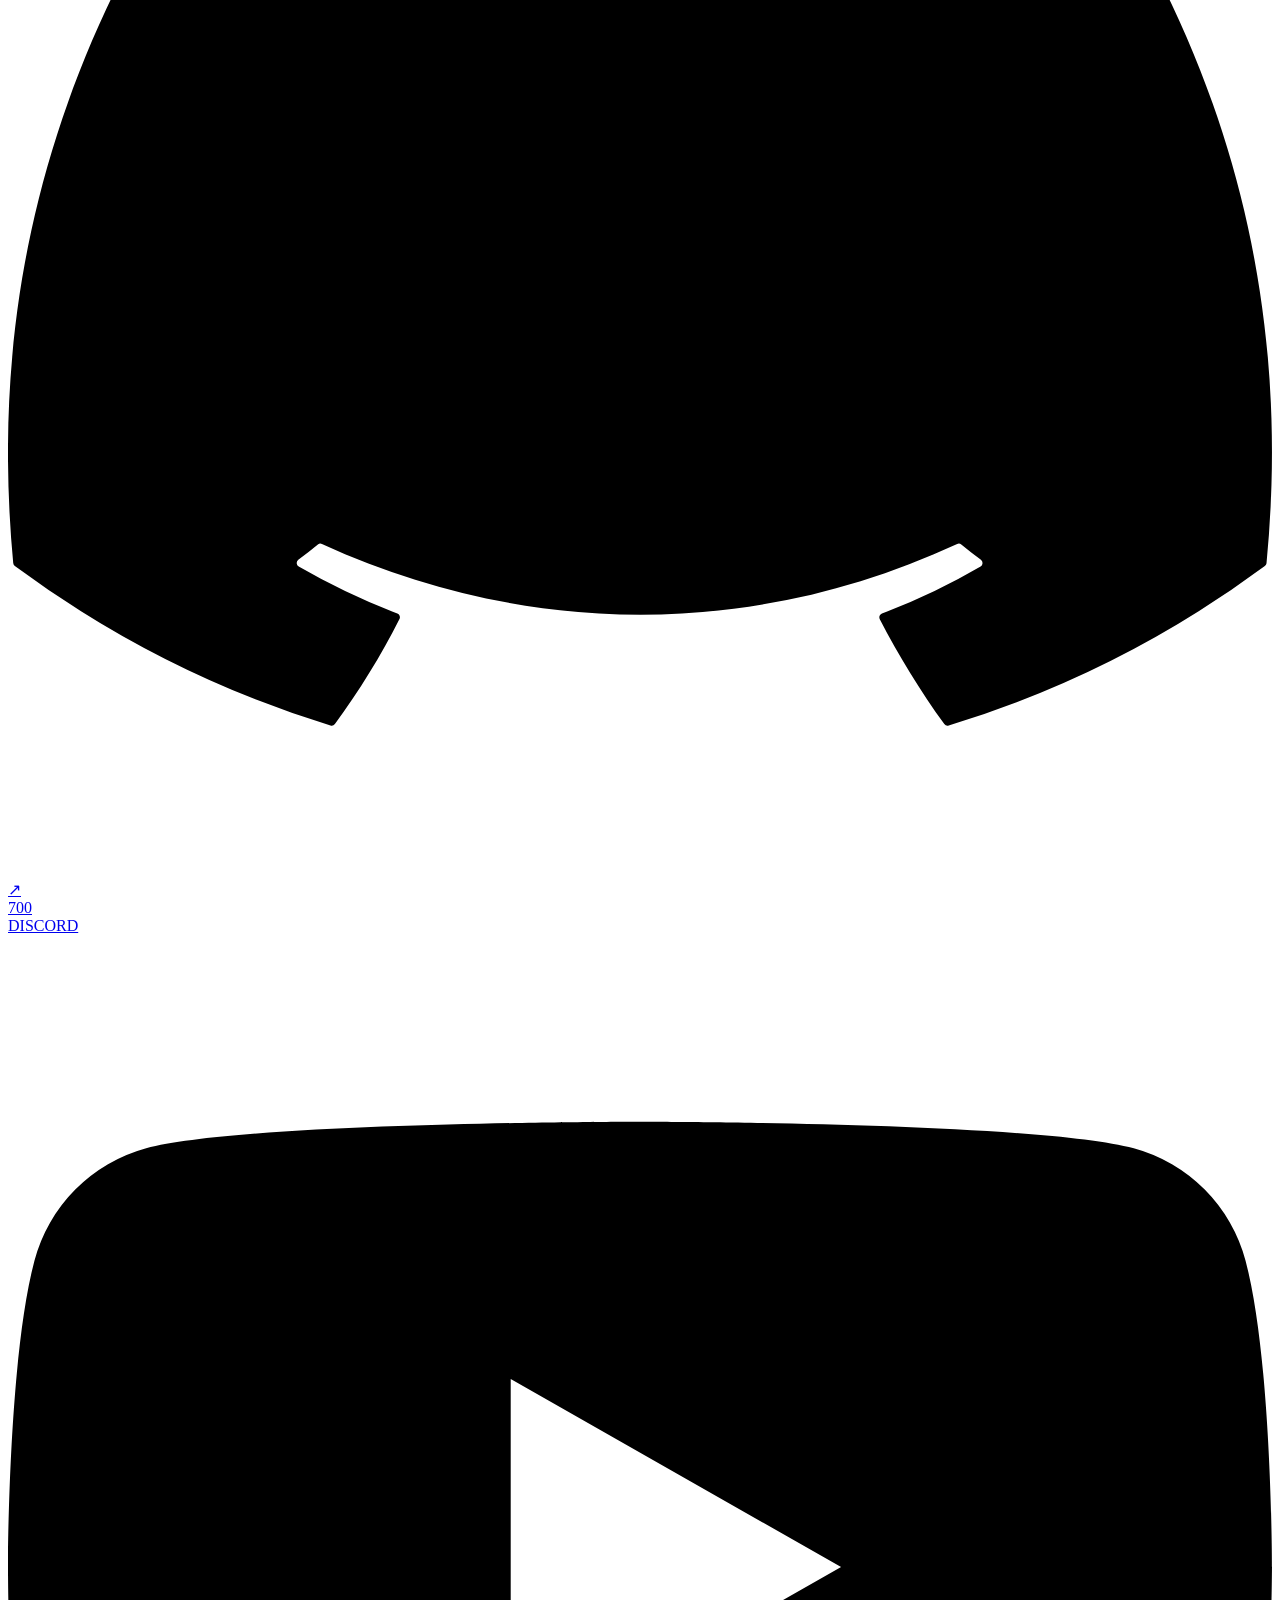
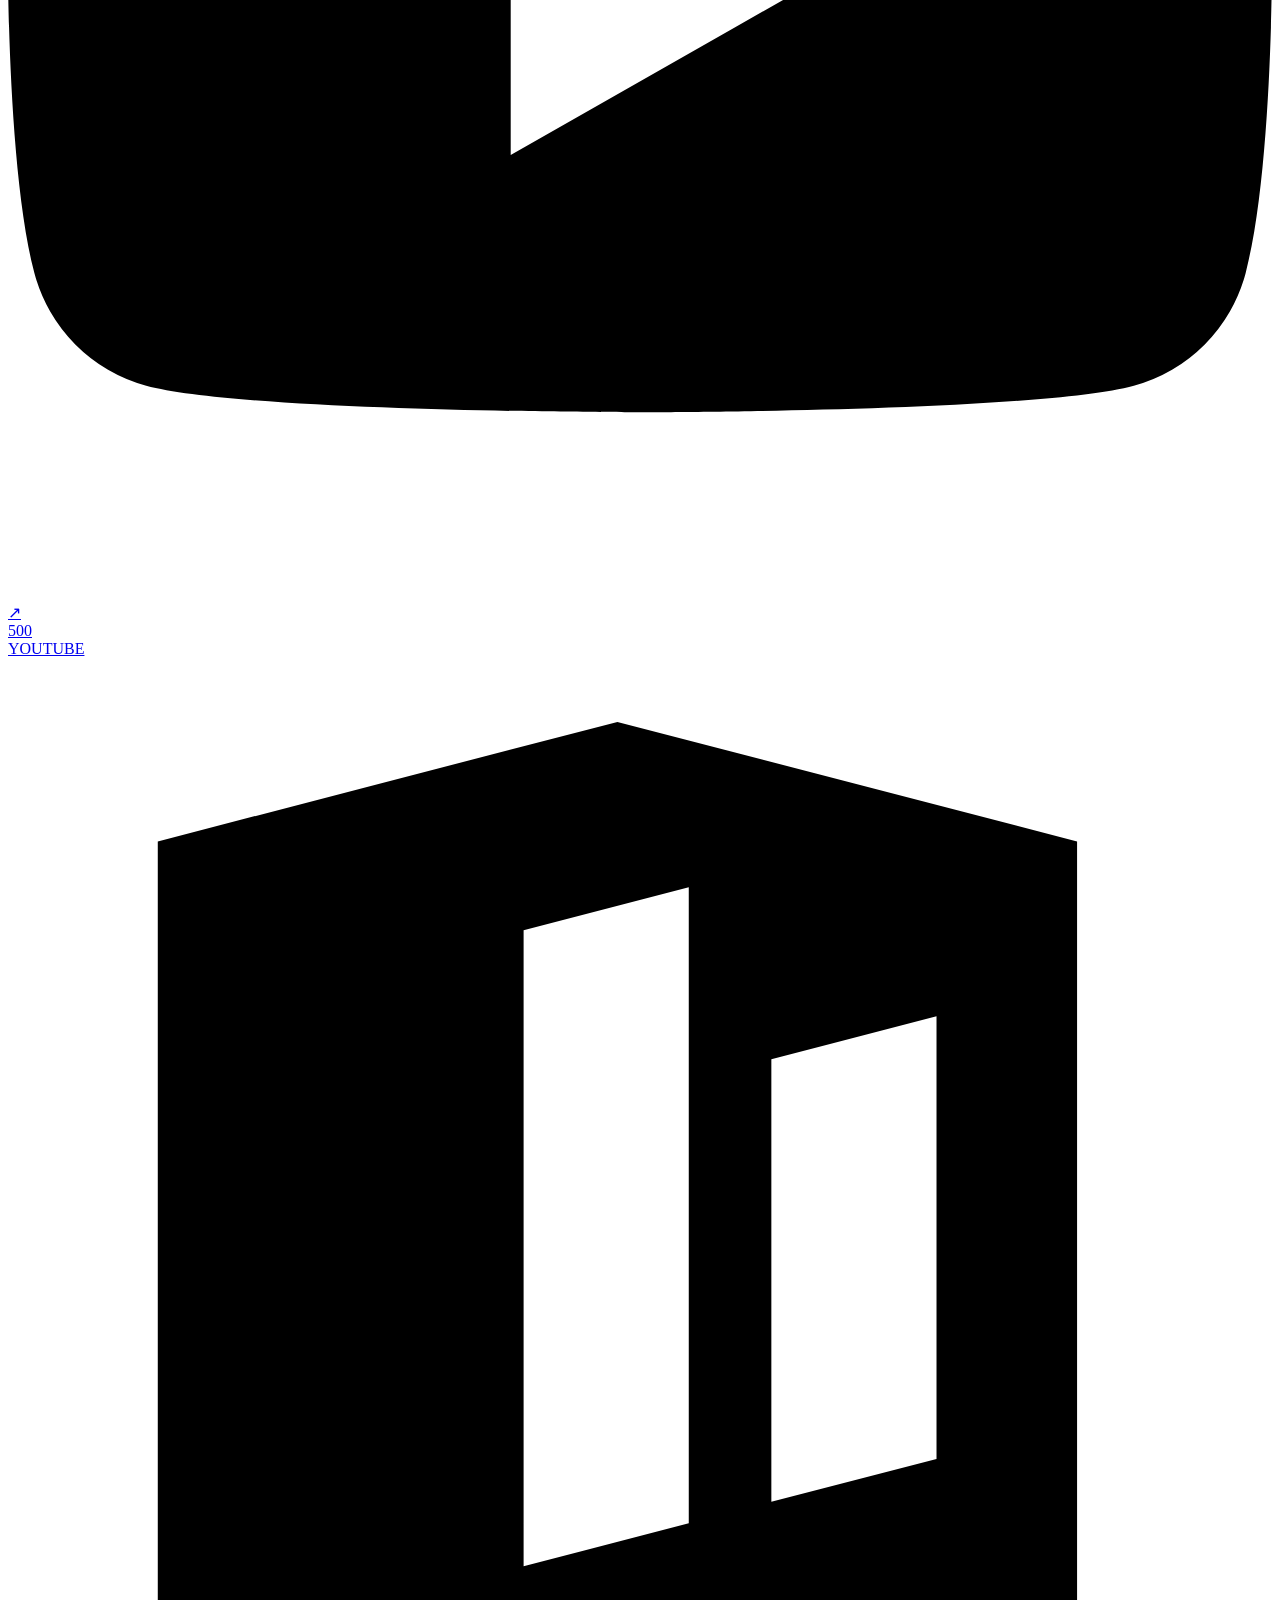
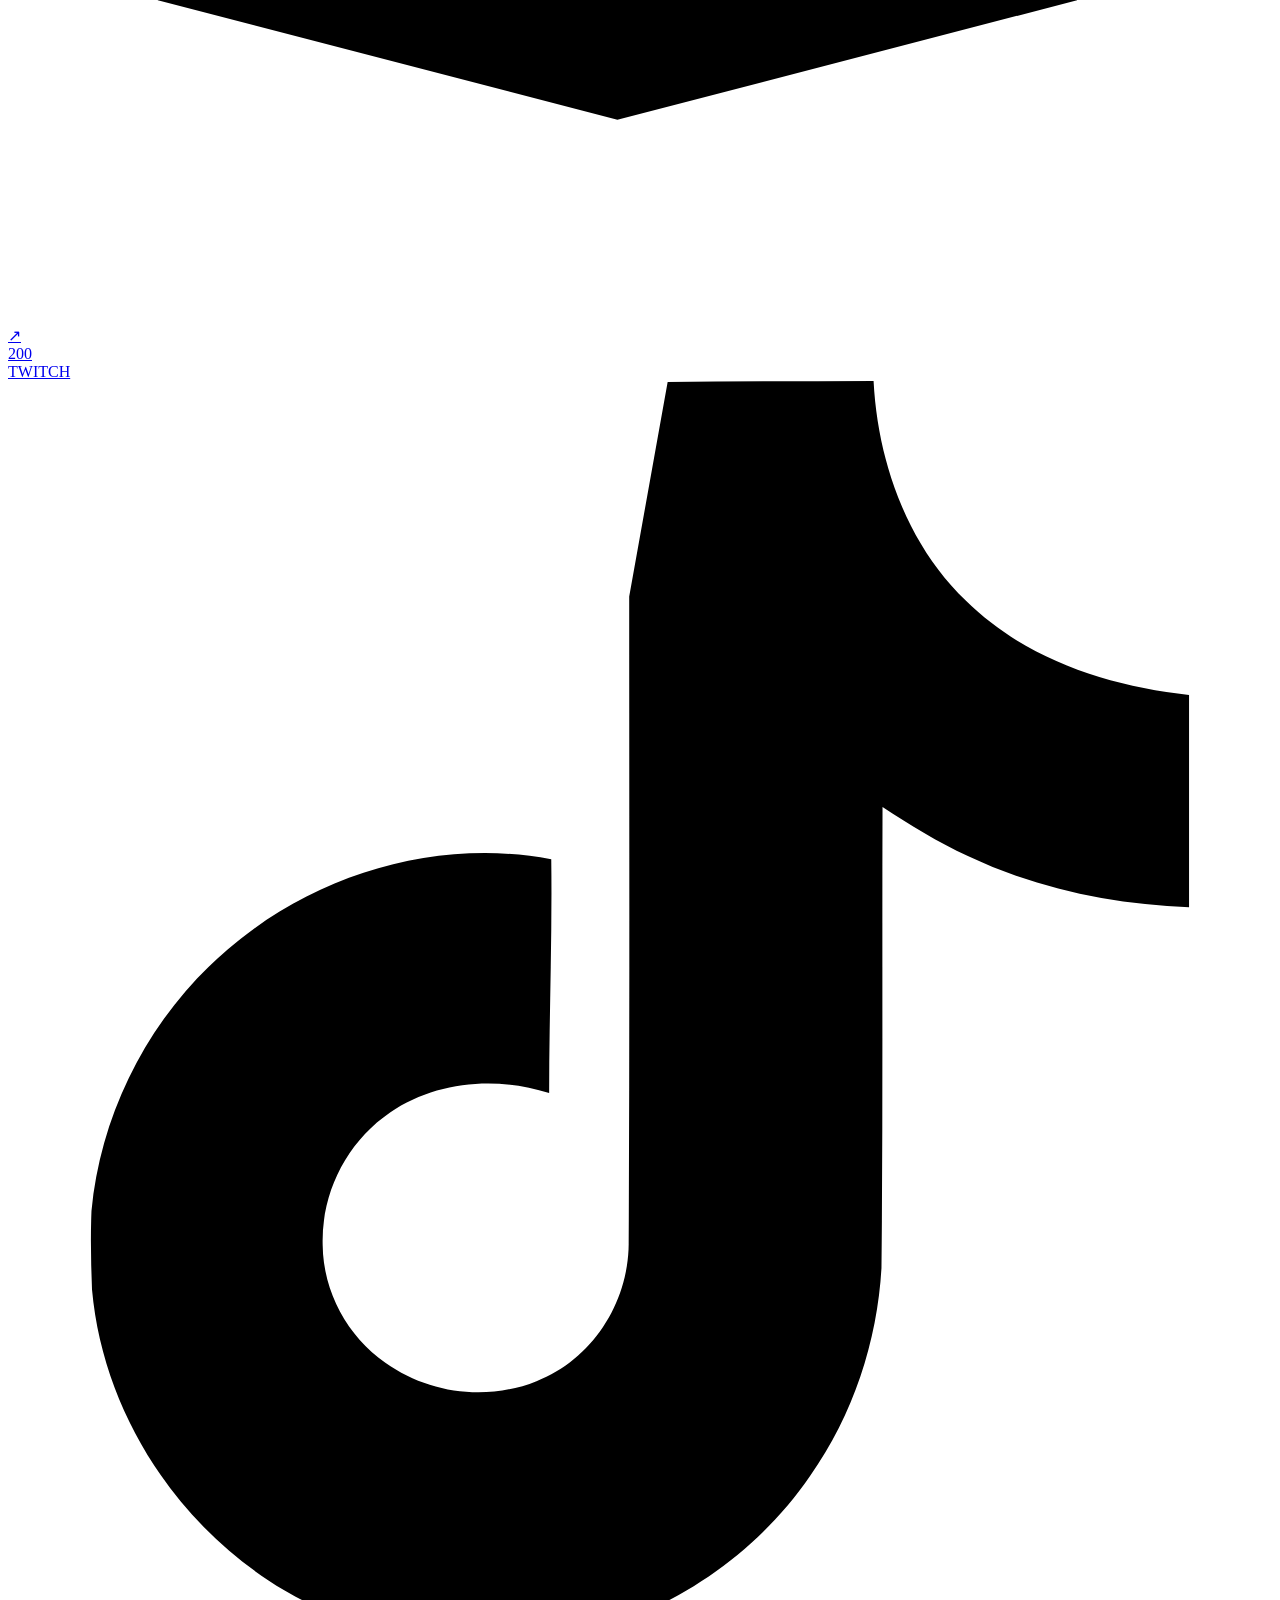
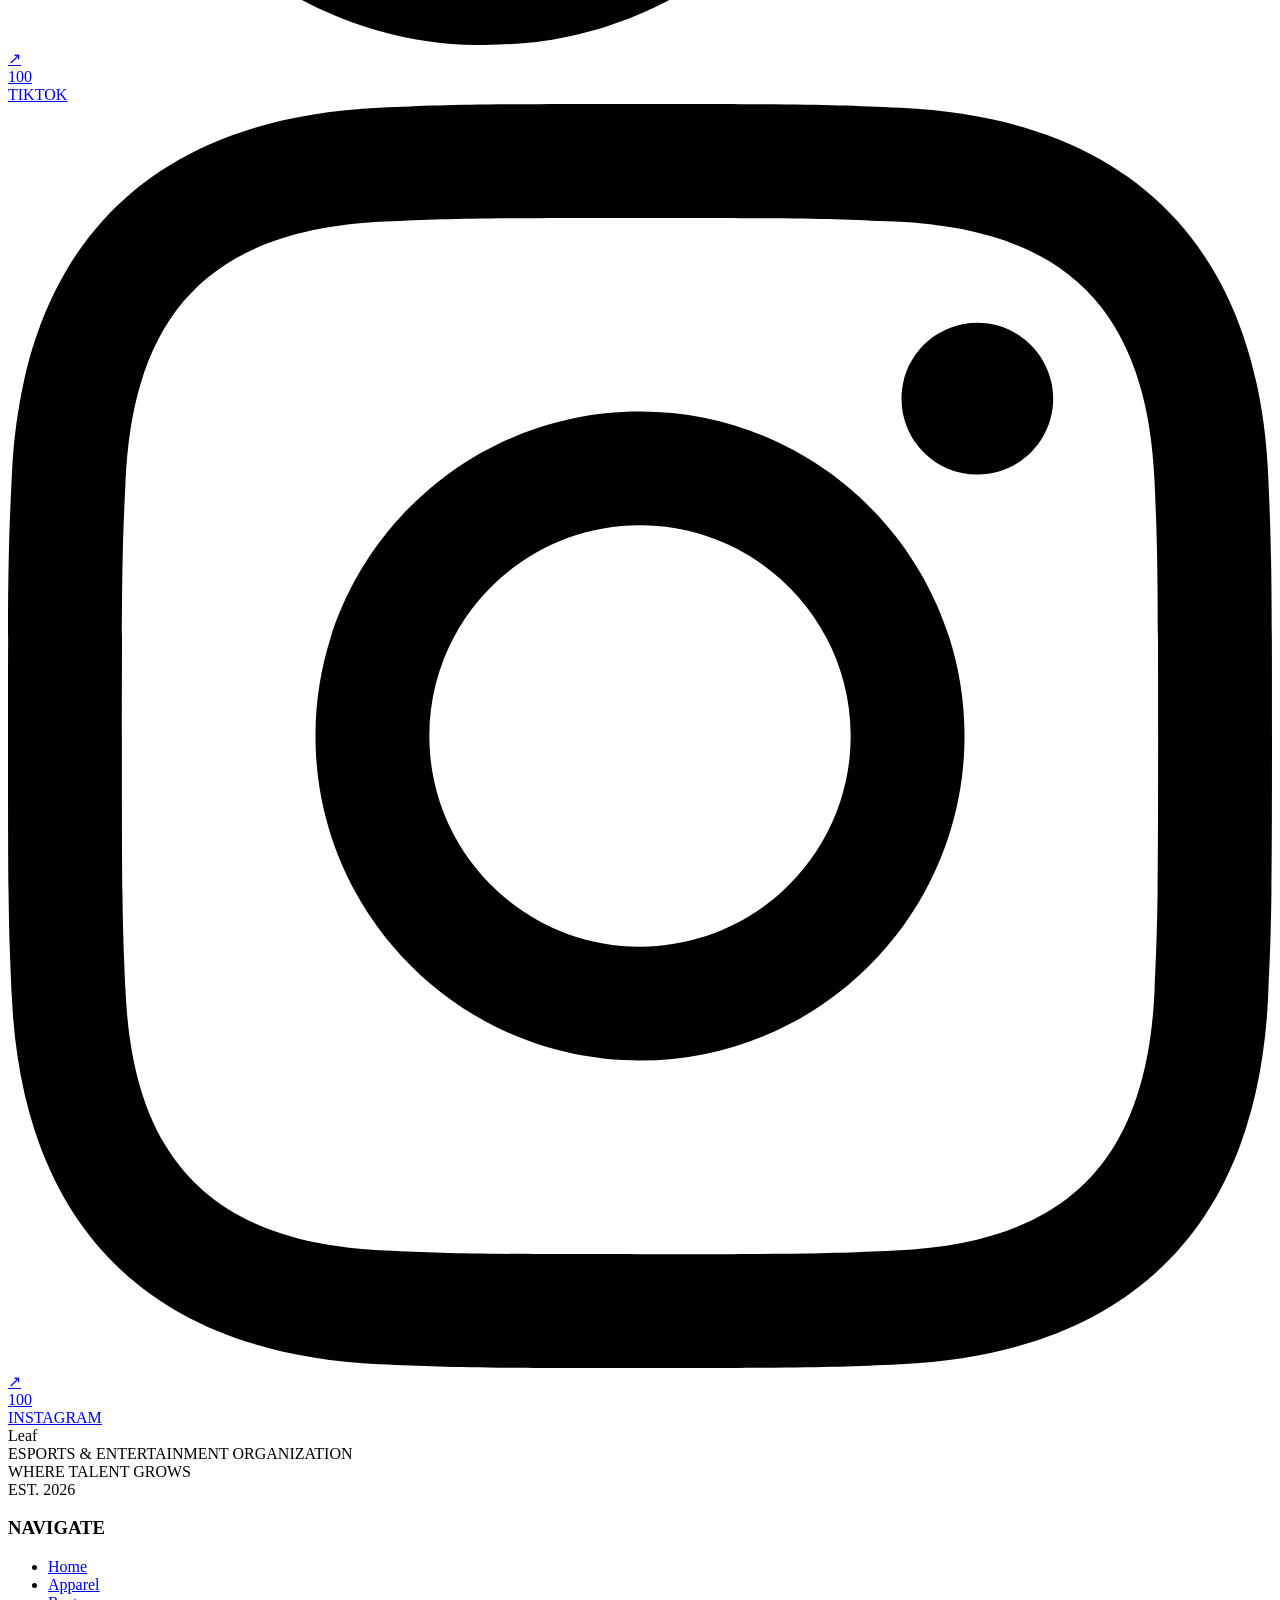
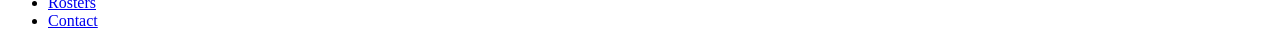
==== commit 97925f66: "Update index.html" ====
--- a/index.html
+++ b/index.html
@@ -1,279 +1,248 @@
 <!DOCTYPE html>
 <html lang="en">
 <head>
-  <meta charset="UTF-8">
-  <meta name="viewport" content="width=device-width, initial-scale=1.0">
-  <title>LAW HQ | Esports Organization</title>
-
-  <!-- Google Fonts -->
-  <link rel="preconnect" href="https://fonts.googleapis.com">
-  <link rel="preconnect" href="https://fonts.gstatic.com" crossorigin>
-  <link href="https://fonts.googleapis.com/css2?family=IBM+Plex+Mono:wght@400;600;700&display=swap" rel="stylesheet">
-
-  <!-- External CSS -->
-  <link rel="stylesheet" href="style.css">
+    <meta charset="UTF-8">
+    <meta name="viewport" content="width=device-width, initial-scale=1.0">
+    <title>Leaf Esports</title>
+    <link rel="stylesheet" href="styles.css">
 </head>
 <body>
 
-  <!-- FIXED TOP HEADER CONTAINER -->
-  <header class="fixed-header-wrapper">
-    <div class="ticker-wrap">
-      <div class="ticker-track">
-        <span>JOIN THE DISCORD</span><span class="dot">•</span>
-        <span>LAW HQ ESPORTS</span><span class="dot">•</span>
-        <span>OFFICIAL MERCH DROP</span><span class="dot">•</span>
-        <span>JOIN THE DISCORD</span><span class="dot">•</span>
-        <span>JOIN THE DISCORD</span><span class="dot">•</span>
-        <span>LAW HQ ESPORTS</span><span class="dot">•</span>
-        <span>OFFICIAL MERCH DROP</span><span class="dot">•</span>
-        <span>JOIN THE DISCORD</span><span class="dot">•</span>
-      </div>
-    </div>
-
-    <nav class="navbar">
-      <a href="#hero" class="nav-brand">
-        <img src="logo.png" alt="LAW HQ Logo" class="logo-img">
-        <span class="brand-text">LAW HQ</span>
-      </a>
-
-      <div class="nav-links">
-        <a href="#hero">HOME</a>
-        <a href="#roster">ROSTER</a>
-        <a href="#merch">MERCH</a>
-        <a href="#achievements">ACHIEVEMENTS</a>
-        <a href="#about" class="active">ABOUT US</a>
-        <a href="#socials">SOCIALS</a>
-      </div>
-
-      <a href="https://discord.gg/g7HBEBrbn" target="_blank" rel="noopener noreferrer" class="btn-discord">JOIN DISCORD</a>
-    </nav>
-  </header>
-
-  <!-- HERO SECTION -->
-  <section id="hero" class="hero-section">
-    <!-- Top EST. Badge -->
-    <div class="hero-badge reveal-on-scroll">
-      EST. 2026 — ESPORTS ORGANIZATION
-    </div>
-
-    <!-- Bubbly & Glowing Title -->
-    <h1 class="hero-title reveal-on-scroll">LAW HQ</h1>
-
-    <!-- Navigation Buttons Container -->
-    <div class="hero-buttons reveal-on-scroll">
-      <a href="#roster" class="hero-btn">ROSTER</a>
-      <a href="#merch" class="hero-btn">MERCH</a>
-      <a href="#achievements" class="hero-btn">ACHIEVEMENTS</a>
-      <a href="#about" class="hero-btn">ABOUT US</a>
-      <a href="#socials" class="hero-btn">SOCIALS</a>
-    </div>
-  </section>
-
-  <!-- ROSTER SECTION -->
-  <section id="roster" class="content-section">
-    <h2 class="section-title reveal-on-scroll">ACTIVE ROSTER</h2>
-
-    <h3 class="subsection-title reveal-on-scroll">FOUNDER</h3>
-    <div class="roster-grid">
-      <div class="player-card reveal-on-scroll">
-        <img src="energe.png" alt="Energetic" class="player-img">
-        <div class="player-info">
-          <h4>ENERGETICC</h4>
-          <p>FOUNDER</p>
+    <header>
+        <nav>
+            <ul>
+                <li><a href="#home">Home</a></li>
+                <li><a href="#apparel">Apparel</a></li>
+                <li><a href="#rosters">Rosters</a></li>
+                <li><a href="#contact">Contact</a></li>
+            </ul>
+        </nav>
+    </header>
+
+    <main>
+        <section id="home" class="hero">
+            <h1>Leaf Esports</h1>
+            <p>WELCOME TO</p>
+        </section>
+
+        <section class="featured-banner">
+            <div class="banner-images">
+                <img src="https://via.placeholder.com/260x320/1b633e/ffffff?text=Pro+Kit+Front" alt="Leaf Pro Kit Front">
+                <img src="https://via.placeholder.com/260x320/1b633e/ffffff?text=Pro+Kit+Back" alt="Leaf Pro Kit Back">
+            </div>
+            <div class="banner-content">
+                <h2>2026 LEAF PRO KIT</h2>
+                <a href="#shop-section" class="btn-shop">SHOP NOW</a>
+            </div>
+        </section>
+
+        <section id="shop-section" class="section-container">
+            <div class="apparel-grid">
+                <div class="product-card">
+                    <div class="product-image-box">
+                        <img src="https://via.placeholder.com/200x250/ffffff/1b633e?text=Pro+Jersey" alt="Leaf 2026 Pro Jersey">
+                    </div>
+                    <div class="product-info">
+                        <h3>LEAF 2026 PRO JERSEY</h3>
+                        <p>$60.00 USD</p>
+                    </div>
+                </div>
+                <div class="product-card">
+                    <div class="product-image-box dark-bg">
+                        <img src="https://via.placeholder.com/200x250/080a0e/ffffff?text=Globals+Scarf" alt="Leaf 2026 Globals Scarf">
+                    </div>
+                    <div class="product-info">
+                        <h3>LEAF 2026 GLOBALS SCARF</h3>
+                        <p>$40.00 USD</p>
+                    </div>
+                </div>
+                <div class="product-card">
+                    <div class="product-image-box dark-bg">
+                        <img src="https://via.placeholder.com/200x250/080a0e/ffffff?text=Globals+Hat" alt="Leaf 2026 Globals Hat">
+                    </div>
+                    <div class="product-info">
+                        <h3>LEAF 2026 GLOBALS HAT</h3>
+                        <p>$30.00 USD</p>
+                    </div>
+                </div>
+            </div>
+        </section>
+
+        <section id="rosters" class="section-container">
+            <h2 class="section-title">OUR ROSTERS</h2>
+            <div class="rosters-grid">
+                <a href="#fortnite-roster" class="roster-card roster-card-fortnite">
+                    <div class="roster-card-content">
+                        <div class="roster-icon">F</div>
+                    </div>
+                    <span class="card-label">Fortnite</span>
+                </a>
+
+                <a href="#content-roster" class="roster-card roster-card-content-bg">
+                    <div class="roster-card-content">
+                        <div class="roster-icon">🎬</div>
+                    </div>
+                    <span class="card-label">Content</span>
+                </a>
+
+                <a href="#management-roster" class="roster-card roster-card-mgmt">
+                    <div class="roster-card-content">
+                        <div class="roster-icon">👤</div>
+                    </div>
+                    <span class="card-label">Management</span>
+                </a>
+            </div>
+        </section>
+
+        <section id="fortnite-roster" class="section-container">
+            <h2 class="section-title">LEAF FORTNITE</h2>
+            <div class="players-grid">
+                <div class="player-card">
+                    <img class="player-avatar" src="https://via.placeholder.com/220/1a222d/ffffff?text=GOLDEN" alt="Golden">
+                    <div class="player-name">GOLDEN</div>
+                    <div class="player-role">FORTNITE PRO</div>
+                </div>
+                <div class="player-card">
+                    <img class="player-avatar" src="https://via.placeholder.com/220/1a222d/ffffff?text=MADDENV" alt="Maddenv">
+                    <div class="player-name">MADDENV</div>
+                    <div class="player-role">FORTNITE PRO</div>
+                </div>
+                <div class="player-card">
+                    <img class="player-avatar" src="https://via.placeholder.com/220/1a222d/ffffff?text=QUVOZ" alt="Quvoz">
+                    <div class="player-name">QUVOZ</div>
+                    <div class="player-role">FORTNITE PRO</div>
+                </div>
+            </div>
+
+            <div class="titles-section">
+                <h4>COMPETITIVE HISTORY</h4>
+                <h2>TITLES AND RESULTS</h2>
+                <div class="dropdown-box">
+                    <span>RECENT FORTNITE CHAMPIONSHIP SERIES PLACEMENTS</span>
+                    <span>▼</span>
+                </div>
+            </div>
+        </section>
+
+        <section id="content-roster" class="section-container">
+            <div class="coming-soon-box">
+                COMING SOON
+            </div>
+        </section>
+
+        <section id="management-roster" class="section-container">
+            <h2 class="section-title">LEAF MANAGEMENT</h2>
+            <div class="players-grid">
+                <div class="player-card">
+                    <img class="player-avatar" src="https://via.placeholder.com/220/1a222d/ffffff?text=NUBS" alt="Nubs">
+                    <div class="player-name">NUBS</div>
+                    <div class="player-role">FOUNDER</div>
+                </div>
+                <div class="player-card">
+                    <img class="player-avatar" src="https://via.placeholder.com/220/1a222d/ffffff?text=RAIN" alt="Rain">
+                    <div class="player-name">RAIN</div>
+                    <div class="player-role">OWNER</div>
+                </div>
+                <div class="player-card">
+                    <img class="player-avatar" src="https://via.placeholder.com/220/1a222d/ffffff?text=ZANIX" alt="Zanix">
+                    <div class="player-name">ZANIX</div>
+                    <div class="player-role">OWNER</div>
+                </div>
+            </div>
+        </section>
+
+        <section class="section-container">
+            <div class="socials-container">
+                <div class="socials-sidebar">
+                    <svg viewBox="0 0 24 24">
+                        <path d="M17,8C15.3,8 13.9,9.1 13.4,10.6C12.8,9 11.3,7.9 9.5,7.9C7,7.9 5,9.9 5,12.4C5,16.2 12,21 12,21C12,21 19,16.2 19,12.4C19,9.9 17,8 17,8Z"/>
+                    </svg>
+                    <h2>FOLLOW US</h2>
+                    <p>KEEP UP TO DATE WITH LEAF ESPORTS</p>
+                </div>
+                <div class="socials-grid">
+                    <a href="#" class="social-card">
+                        <div class="social-header">
+                            <span class="x-social-logo">X</span>
+                            <span class="social-arrow">↗</span>
+                        </div>
+                        <div>
+                            <div class="social-count">1000</div>
+                            <div class="social-label">TWITTER</div>
+                        </div>
+                    </a>
+                    <a href="#" class="social-card">
+                        <div class="social-header">
+                            <svg viewBox="0 0 24 24"><path d="M20.317 4.37a19.791 19.791 0 0 0-4.885-1.515.074.074 0 0 0-.079.037c-.21.375-.444.864-.608 1.25a18.27 18.27 0 0 0-5.487 0 12.64 12.64 0 0 0-.617-1.25.077.077 0 0 0-.079-.037A19.736 19.736 0 0 0 3.677 4.37a.07.07 0 0 0-.032.027C.533 9.046-.32 13.58.099 18.057a.082.082 0 0 0 .031.057 19.9 19.9 0 0 0 5.993 3.03.078.078 0 0 0 .084-.028c.462-.63.874-1.295 1.226-1.994.021-.041.001-.09-.041-.106a13.107 13.107 0 0 1-1.872-.892.077.077 0 0 1-.008-.128 10.2 10.2 0 0 0 .372-.292.074.074 0 0 1 .077-.01c3.928 1.793 8.18 1.793 12.061 0a.074.074 0 0 1 .078.01c.12.098.246.198.373.292a.077.077 0 0 1-.006.127 12.299 12.299 0 0 1-1.873.893.077.077 0 0 0-.041.107c.36.698.772 1.362 1.225 1.993a.076.076 0 0 0 .084.028 19.839 19.839 0 0 0 6.002-3.03.077.077 0 0 0 .032-.054c.5-5.177-.838-9.674-3.549-13.66a.061.061 0 0 0-.031-.028z"/></svg>
+                            <span class="social-arrow">↗</span>
+                        </div>
+                        <div>
+                            <div class="social-count">700</div>
+                            <div class="social-label">DISCORD</div>
+                        </div>
+                    </a>
+                    <a href="#" class="social-card">
+                        <div class="social-header">
+                            <svg viewBox="0 0 24 24"><path d="M23.498 6.186a3.016 3.016 0 0 0-2.122-2.136C19.505 3.545 12 3.545 12 3.545s-7.505 0-9.377.505A3.017 3.017 0 0 0 .502 6.186C0 8.07 0 12 0 12s0 3.93.502 5.814a3.016 3.016 0 0 0 2.122 2.136c1.871.505 9.376.505 9.376.505s7.505 0 9.377-.505a3.015 3.015 0 0 0 2.122-2.136C24 15.93 24 12 24 12s0-3.93-.502-5.814zM9.545 15.568V8.432L15.818 12l-6.273 3.568z"/></svg>
+                            <span class="social-arrow">↗</span>
+                        </div>
+                        <div>
+                            <div class="social-count">500</div>
+                            <div class="social-label">YOUTUBE</div>
+                        </div>
+                    </a>
+                    <a href="#" class="social-card">
+                        <div class="social-header">
+                            <svg viewBox="0 0 24 24"><path d="M11.571 1.214 2.844 3.482v14.41l8.727 2.268 8.728-2.269V3.482L11.571 1.214zm6.059 13.993-3.136.815V7.619l3.136-.816v8.404zm-4.704 1.223-3.136.816V5.17l3.136-.816v12.062z"/></svg>
+                            <span class="social-arrow">↗</span>
+                        </div>
+                        <div>
+                            <div class="social-count">200</div>
+                            <div class="social-label">TWITCH</div>
+                        </div>
+                    </a>
+                    <a href="#" class="social-card">
+                        <div class="social-header">
+                            <svg viewBox="0 0 24 24"><path d="M12.525.02c1.31-.02 2.61-.01 3.91-.02.08 1.53.63 3.09 1.75 4.17 1.12 1.11 2.7 1.62 4.24 1.79v4.03c-1.44-.05-2.89-.35-4.2-.97-.57-.26-1.1-.59-1.62-.93-.01 2.92.01 5.84-.02 8.75-.08 1.4-.54 2.79-1.35 3.94-1.31 1.92-3.58 3.17-5.91 3.21-1.43.08-2.86-.31-4.08-1.03-2.02-1.19-3.44-3.37-3.65-5.71-.02-.5-.03-1-.01-1.49.18-1.9 1.12-3.72 2.58-4.96 1.66-1.44 3.98-2.13 6.15-1.72.02 1.48-.04 2.96-.04 4.44-.99-.32-2.15-.23-3.02.37-.82.56-1.31 1.52-1.28 2.52.01.88.47 1.73 1.19 2.23.83.59 1.93.73 2.87.35 1.05-.41 1.74-1.47 1.75-2.6.02-4.1.01-8.2.01-12.3z"/></svg>
+                            <span class="social-arrow">↗</span>
+                        </div>
+                        <div>
+                            <div class="social-count">100</div>
+                            <div class="social-label">TIKTOK</div>
+                        </div>
+                    </a>
+                    <a href="#" class="social-card">
+                        <div class="social-header">
+                            <svg viewBox="0 0 24 24"><path d="M12 2.163c3.204 0 3.584.012 4.85.07 3.252.148 4.771 1.691 4.919 4.919.058 1.265.069 1.645.069 4.849 0 3.205-.012 3.584-.069 4.849-.149 3.225-1.664 4.771-4.919 4.919-1.266.058-1.644.07-4.85.07-3.204 0-3.584-.012-4.849-.07-3.26-.149-4.771-1.699-4.919-4.92-.058-1.265-.07-1.644-.07-4.849 0-3.204.013-3.583.07-4.849.149-3.227 1.664-4.771 4.919-4.919 1.266-.057 1.645-.069 4.849-.069zm0-2.163c-3.259 0-3.667.014-4.947.072-4.358.2-6.78 2.618-6.98 6.98-.059 1.281-.073 1.689-.073 4.948 0 3.259.014 3.668.072 4.948.2 4.358 2.618 6.78 6.98 6.98 1.281.058 1.689.072 4.948.072 3.259 0 3.668-.014 4.948-.072 4.354-.2 6.782-2.618 6.979-6.98.059-1.28.073-1.689.073-4.948 0-3.259-.014-3.667-.072-4.947-.196-4.354-2.617-6.78-6.979-6.98-1.281-.059-1.69-.073-4.949-.073zm0 5.838c-3.403 0-6.162 2.759-6.162 6.162s2.759 6.163 6.162 6.163 6.162-2.759 6.162-6.163c0-3.403-2.759-6.162-6.162-6.162zm0 10.162c-2.209 0-4-1.79-4-4 0-2.209 1.791-4 4-4s4 1.791 4 4c0 2.21-1.791 4-4 4zm6.406-11.845c-.796 0-1.441.645-1.441 1.44s.645 1.44 1.441 1.44c.795 0 1.439-.645 1.439-1.44s-.644-1.44-1.439-1.44z"/></svg>
+                            <span class="social-arrow">↗</span>
+                        </div>
+                        <div>
+                            <div class="social-count">100</div>
+                            <div class="social-label">INSTAGRAM</div>
+                        </div>
+                    </a>
+                </div>
+            </div>
+        </section>
+    </main>
+
+    <footer>
+        <div class="footer-brand">
+            <div class="footer-logo">Leaf</div>
+            <div class="footer-text">ESPORTS & ENTERTAINMENT ORGANIZATION</div>
+            <div class="footer-subtext">WHERE TALENT GROWS</div>
+            <div class="footer-subtext">EST. 2026</div>
         </div>
-      </div>
-    </div>
-
-    <h3 class="subsection-title reveal-on-scroll">PRO LINEUP</h3>
-    <div class="roster-grid">
-      <div class="player-card reveal-on-scroll">
-        <img src="mohanad.png" alt="Mohanad" class="player-img">
-        <div class="player-info">
-          <h4>MOHANAD</h4>
-          <p>PRO</p>
+        <div class="footer-nav">
+            <h3>NAVIGATE</h3>
+            <ul>
+                <li><a href="#home">Home</a></li>
+                <li><a href="#apparel">Apparel</a></li>
+                <li><a href="#rosters">Rosters</a></li>
+                <li><a href="#contact">Contact</a></li>
+            </ul>
         </div>
-      </div>
-      <div class="player-card reveal-on-scroll">
-        <img src="reflex.png" alt="Reflex" class="player-img">
-        <div class="player-info">
-          <h4>REFLEX</h4>
-          <p>PRO</p>
-        </div>
-      </div>
-      <div class="player-card reveal-on-scroll">
-        <img src="radwan.png" alt="Radwan" class="player-img">
-        <div class="player-info">
-          <h4>RADWAN</h4>
-          <p>PRO</p>
-        </div>
-      </div>
-    </div>
-
-    <h3 class="subsection-title reveal-on-scroll">MAIN LINEUP</h3>
-    <div class="roster-grid">
-      <div class="player-card reveal-on-scroll">
-        <img src="ursu.png" alt="Ursu" class="player-img">
-        <div class="player-info">
-          <h4>URSU</h4>
-          <p>MAIN</p>
-        </div>
-      </div>
-      <div class="player-card reveal-on-scroll">
-        <img src="mohski.png" alt="Mohski" class="player-img">
-        <div class="player-info">
-          <h4>MOHSKI</h4>
-          <p>MAIN</p>
-        </div>
-      </div>
-      <div class="player-card reveal-on-scroll">
-        <img src="xerox.png" alt="Xerox" class="player-img">
-        <div class="player-info">
-          <h4>XEROX</h4>
-          <p>MAIN</p>
-        </div>
-      </div>
-    </div>
-  </section>
-
-  <!-- MERCH SECTION -->
-  <section id="merch" class="content-section">
-    <h2 class="section-title reveal-on-scroll">OFFICIAL MERCH</h2>
-    <p class="section-desc reveal-on-scroll">Equip yourself with official LAW HQ gear.</p>
-
-    <div class="merch-grid">
-      <div class="merch-card reveal-on-scroll">
-        <img src="jacket.png" alt="Jacket" class="merch-img">
-        <h4>Jacket <span class="price">$???</span></h4>
-      </div>
-      <div class="merch-card reveal-on-scroll">
-        <img src="pants.png" alt="Pants" class="merch-img">
-        <h4>Pants <span class="price">$???</span></h4>
-      </div>
-      <div class="merch-card reveal-on-scroll">
-        <img src="summertop.png" alt="Summer Top" class="merch-img">
-        <h4>Summer Top <span class="price">$???</span></h4>
-      </div>
-      <div class="merch-card reveal-on-scroll">
-        <img src="summershorts.png" alt="Summer Shorts" class="merch-img">
-        <h4>Summer Shorts <span class="price">$???</span></h4>
-      </div>
-      <div class="merch-card reveal-on-scroll">
-        <img src="prokit.png" alt="Pro Kit" class="merch-img">
-        <h4>Pro Kit <span class="price">$???</span></h4>
-      </div>
-    </div>
-  </section>
-
-  <!-- ACHIEVEMENTS SECTION -->
-  <section id="achievements" class="content-section">
-    <h2 class="section-title reveal-on-scroll">OUR ACHIEVEMENTS</h2>
-    <p class="section-tagline reveal-on-scroll">5X GRAND FINALISTS</p>
-
-    <div class="achievements-grid">
-      <div class="achievement-card reveal-on-scroll">
-        <img src="achievement1.jpg" alt="Fortnite Championship Series" class="achievement-img">
-      </div>
-      <div class="achievement-card reveal-on-scroll">
-        <img src="achievement2.png" alt="Fortnite Championship Series" class="achievement-img">
-      </div>
-      <div class="achievement-card reveal-on-scroll">
-        <img src="achievement3.png" alt="Fortnite Championship Series" class="achievement-img">
-      </div>
-      <div class="achievement-card reveal-on-scroll">
-        <img src="achievement4.png" alt="Fortnite Championship Series" class="achievement-img">
-      </div>
-      <div class="achievement-card reveal-on-scroll">
-        <img src="achievement5.png" alt="Fortnite Championship Series" class="achievement-img">
-      </div>
-    </div>
-  </section>
-
-  <!-- ABOUT US SECTION -->
-  <section id="about" class="content-section">
-    <h2 class="section-title reveal-on-scroll">ABOUT LAW HQ</h2>
-    <p class="section-desc reveal-on-scroll">Dominating competitive regional esports with unyielding drive.</p>
-
-    <div class="about-box reveal-on-scroll">
-      <h3>ABOUT LAW HQ</h3>
-      <p>
-        LAW Esports is a competitive gaming organization dedicated to developing talent, building a strong community, and competing at the highest level. Founded with a passion for excellence, we strive to provide players and creators with the support, opportunities, and professional environment they need to succeed.
-        Whether it's competing in tournaments, producing high-quality content, or discovering the next generation of talent, LAW Esports is committed to raising the standard in esports.
-        We believe success is built through consistency, professionalism, and a winning mindset. Every member of LAW represents our core values of integrity, dedication, and continuous improvement.
-        As we continue to grow, our vision is to establish LAW Esports as a globally recognized organization that inspires players, creators, and fans while leaving a lasting impact on the competitive gaming industry.
-      </p>
-    </div>
-  </section>
-
-  <!-- SOCIALS SECTION -->
-  <section id="socials" class="content-section socials-container">
-    <h2 class="section-title reveal-on-scroll">JOIN THE COMMUNITY</h2>
-    <p class="section-desc reveal-on-scroll">Follow LAW HQ across official channels for match highlights, roster updates, and community events.</p>
-
-    <div class="socials-wrapper">
-      <!-- Top Row: Discord & Twitter -->
-      <div class="socials-row top-row">
-        <a href="https://discord.gg/g7HBEBrbn" target="_blank" rel="noopener noreferrer" class="social-card reveal-on-scroll">
-          <div class="social-icon-box">
-            <svg class="social-icon" viewBox="0 0 24 24" fill="currentColor"><path d="M20.317 4.37a19.791 19.791 0 0 0-4.885-1.515.074.074 0 0 0-.079.037c-.21.375-.444.864-.608 1.25a18.27 18.27 0 0 0-5.487 0 12.64 12.64 0 0 0-.617-1.25.077.077 0 0 0-.079-.037A19.736 19.736 0 0 0 3.677 4.37a.07.07 0 0 0-.032.027C.533 9.046-.32 13.58.099 18.057a.082.082 0 0 0 .031.057 19.9 19.9 0 0 0 5.993 3.03.078.078 0 0 0 .084-.028c.462-.63.874-1.295 1.226-1.994.021-.041.001-.09-.041-.106a13.107 13.107 0 0 1-1.872-.892.077.077 0 0 1-.008-.128 10.2 10.2 0 0 0 .372-.292.074.074 0 0 1 .077-.01c3.928 1.793 8.18 1.793 12.061 0a.074.074 0 0 1 .078.01c.12.098.246.198.373.292a.077.077 0 0 1-.006.127 12.299 12.299 0 0 1-1.873.893.077.077 0 0 0-.041.107c.36.698.772 1.362 1.225 1.993a.076.076 0 0 0 .084.028 19.839 19.839 0 0 0 6.002-3.03.077.077 0 0 0 .032-.054c.5-5.177-.838-9.674-3.549-13.66a.061.061 0 0 0-.031-.028zM8.02 15.33c-1.183 0-2.157-1.085-2.157-2.419 0-1.333.956-2.419 2.157-2.419 1.21 0 2.176 1.096 2.157 2.42 0 1.333-.956 2.418-2.157 2.418zm7.975 0c-1.183 0-2.157-1.085-2.157-2.419 0-1.333.955-2.419 2.157-2.419 1.21 0 2.176 1.096 2.157 2.42 0 1.333-.946 2.418-2.157 2.418z"/></svg>
-          </div>
-          <div class="social-text">
-            <h4>DISCORD</h4>
-            <p>Join The Community</p>
-          </div>
-        </a>
-
-        <a href="https://x.com/LAWRGN" target="_blank" rel="noopener noreferrer" class="social-card reveal-on-scroll">
-          <div class="social-icon-box">
-            <svg class="social-icon" viewBox="0 0 24 24" fill="currentColor"><path d="M18.244 2.25h3.308l-7.227 8.26 8.502 11.24H16.17l-5.214-6.817L4.99 21.75H1.68l7.73-8.835L1.254 2.25H8.08l4.713 6.231zm-1.161 17.52h1.833L7.084 4.126H5.117z"/></svg>
-          </div>
-          <div class="social-text">
-            <h4>X / TWITTER</h4>
-            <p>@LAWHQ_Esports</p>
-          </div>
-        </a>
-      </div>
-
-      <!-- Bottom Row: YouTube & TikTok -->
-      <div class="socials-row bottom-row">
-        <a href="https://youtube.com/@LAWRGN" target="_blank" rel="noopener noreferrer" class="social-card reveal-on-scroll">
-          <div class="social-icon-box">
-            <svg class="social-icon" viewBox="0 0 24 24" fill="currentColor"><path d="M23.498 6.186a3.016 3.016 0 0 0-2.122-2.136C19.505 3.545 12 3.545 12 3.545s-7.505 0-9.377.505A3.017 3.017 0 0 0 .502 6.186C0 8.07 0 12 0 12s0 3.93.502 5.814a3.016 3.016 0 0 0 2.122 2.136c1.871.505 9.376.505 9.376.505s7.505 0 9.377-.505a3.015 3.015 0 0 0 2.122-2.136C24 15.93 24 12 24 12s0-3.93-.502-5.814zM9.545 15.568V8.432L15.818 12l-6.273 3.568z"/></svg>
-          </div>
-          <div class="social-text">
-            <h4>YOUTUBE</h4>
-            <p>LAW HQ Official</p>
-          </div>
-        </a>
-
-        <a href="https://www.tiktok.com/@lawrgn0" target="_blank" rel="noopener noreferrer" class="social-card reveal-on-scroll">
-          <div class="social-icon-box">
-            <svg class="social-icon" viewBox="0 0 24 24" fill="currentColor"><path d="M12.525.02c1.31-.02 2.61-.01 3.91-.02.08 1.53.63 3.09 1.75 4.17 1.12 1.11 2.7 1.62 4.24 1.79v4.03c-1.44-.05-2.89-.35-4.2-.97-.57-.26-1.1-.59-1.62-.93-.01 2.92.01 5.84-.02 8.75-.08 1.4-.54 2.79-1.35 3.94-1.31 1.92-3.58 3.17-5.91 3.21-1.43.08-2.86-.31-4.08-1.03-2.02-1.19-3.44-3.37-3.65-5.71-.02-.5-.03-1-.01-1.49.18-1.9 1.12-3.72 2.58-4.96 1.66-1.44 3.98-2.13 6.15-1.72.02 1.48-.04 2.96-.04 4.44-.99-.32-2.15-.23-3.02.37-.82.56-1.31 1.55-1.3 2.53-.02 1.06.44 2.11 1.23 2.79.83.7 1.97.97 3.03.73 1.14-.23 2.1-.98 2.56-2.02.35-.78.43-1.66.42-2.51.02-5.38.01-10.76.01-16.14z"/></svg>
-          </div>
-          <div class="social-text">
-            <h4>TIKTOK</h4>
-            <p>@LAWHQ_Official</p>
-          </div>
-        </a>
-      </div>
-    </div>
-  </section>
-
-  <!-- FOOTER -->
-  <footer class="footer">
-    <div class="footer-brand">
-      <h3>LAW HQ ESPORTS</h3>
-    </div>
-    <div class="footer-links">
-      <a href="#hero">HOME</a>
-      <a href="#roster">ROSTER</a>
-      <a href="#merch">MERCH</a>
-      <a href="#about">ABOUT</a>
-      <a href="#achievements">ACHIEVEMENTS</a>
-      <a href="#socials">SOCIALS</a>
-    </div>
-  </footer>
-
-  <!-- External JavaScript -->
-  <script src="script.js"></script>
+    </footer>
+
 </body>
 </html>
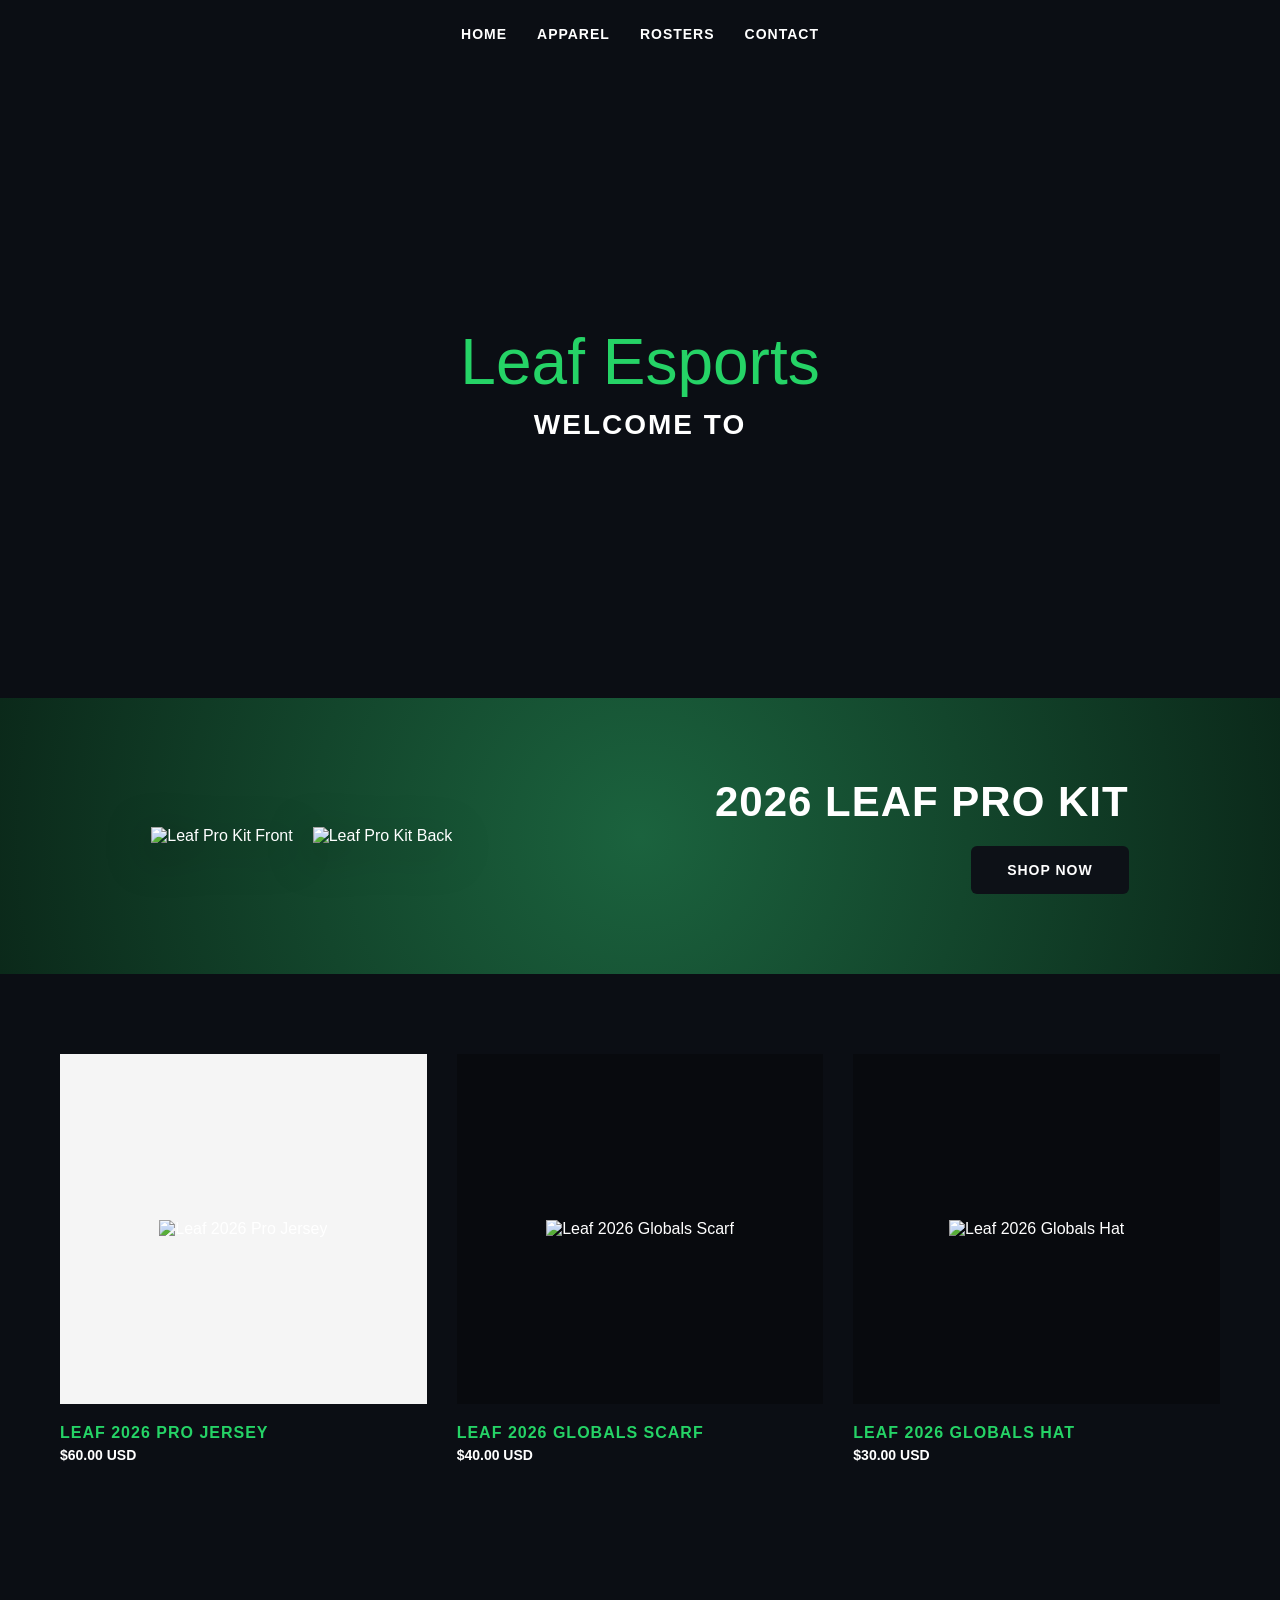
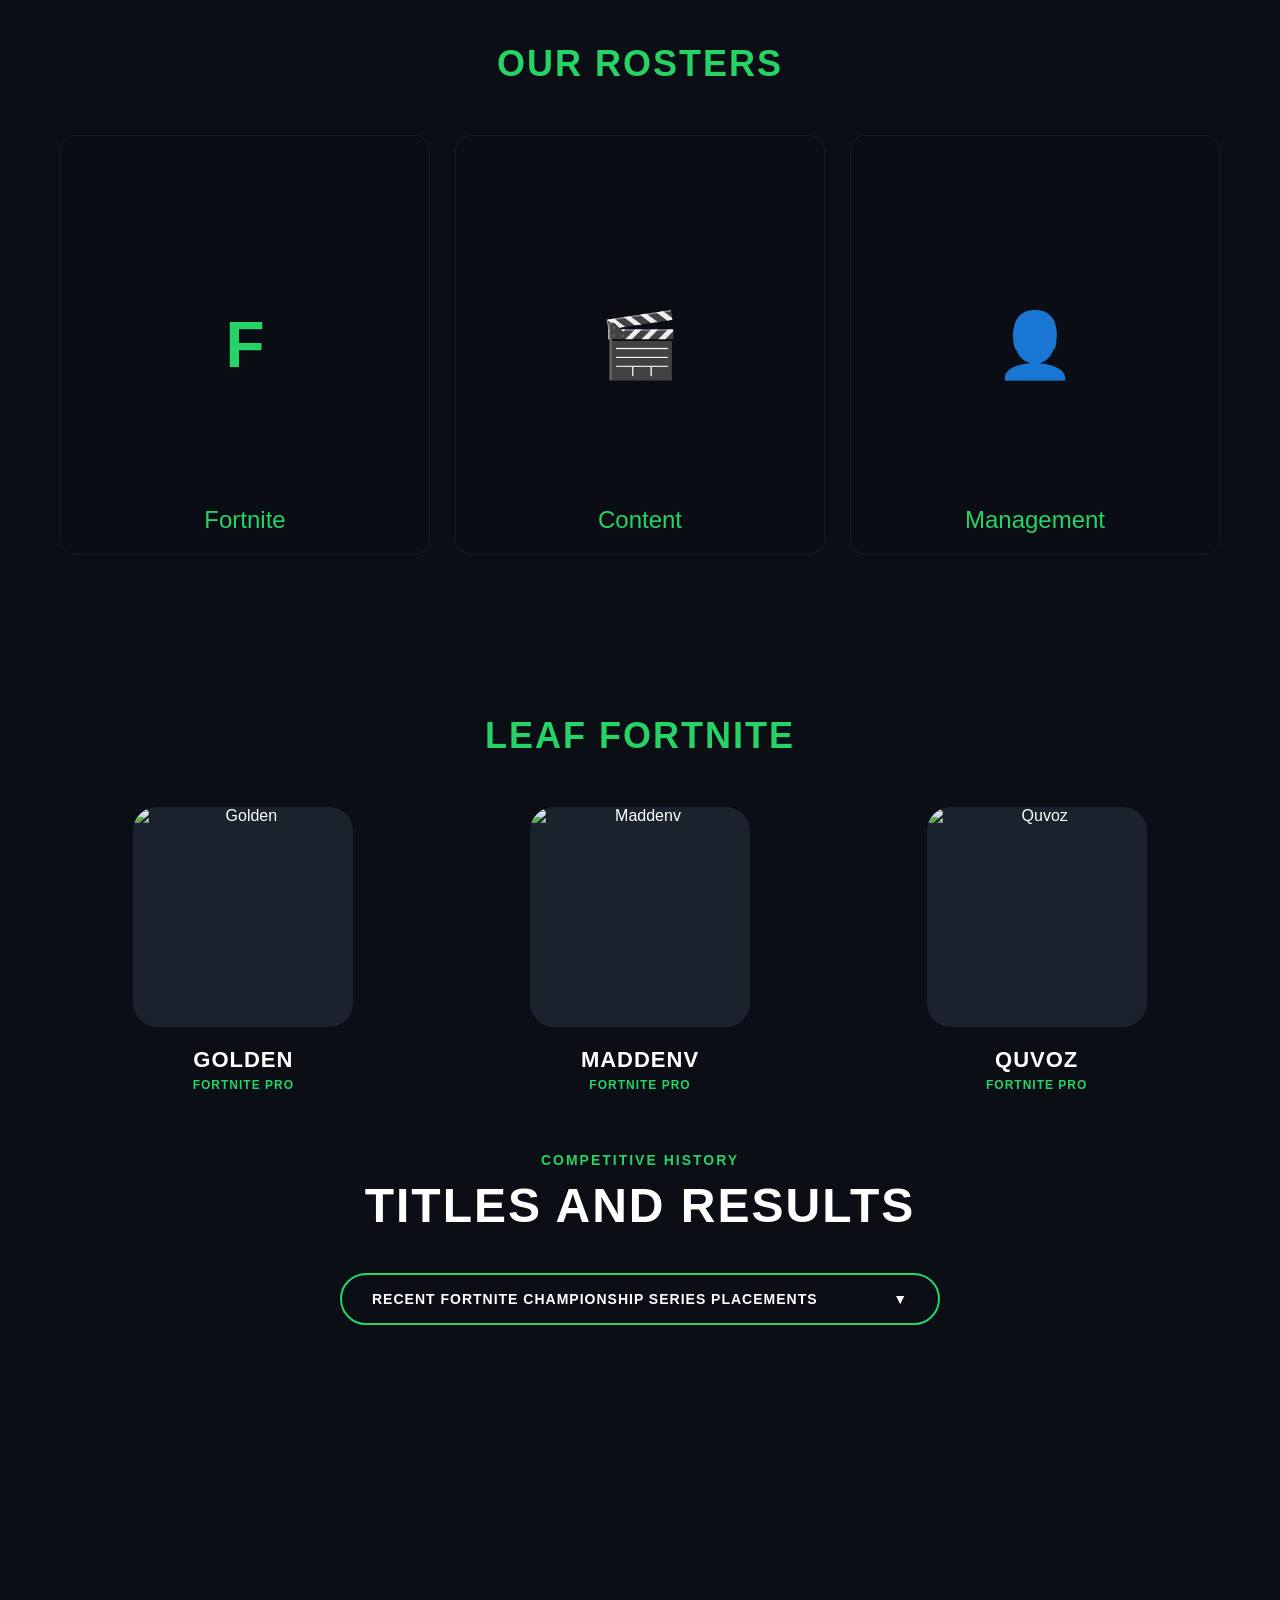
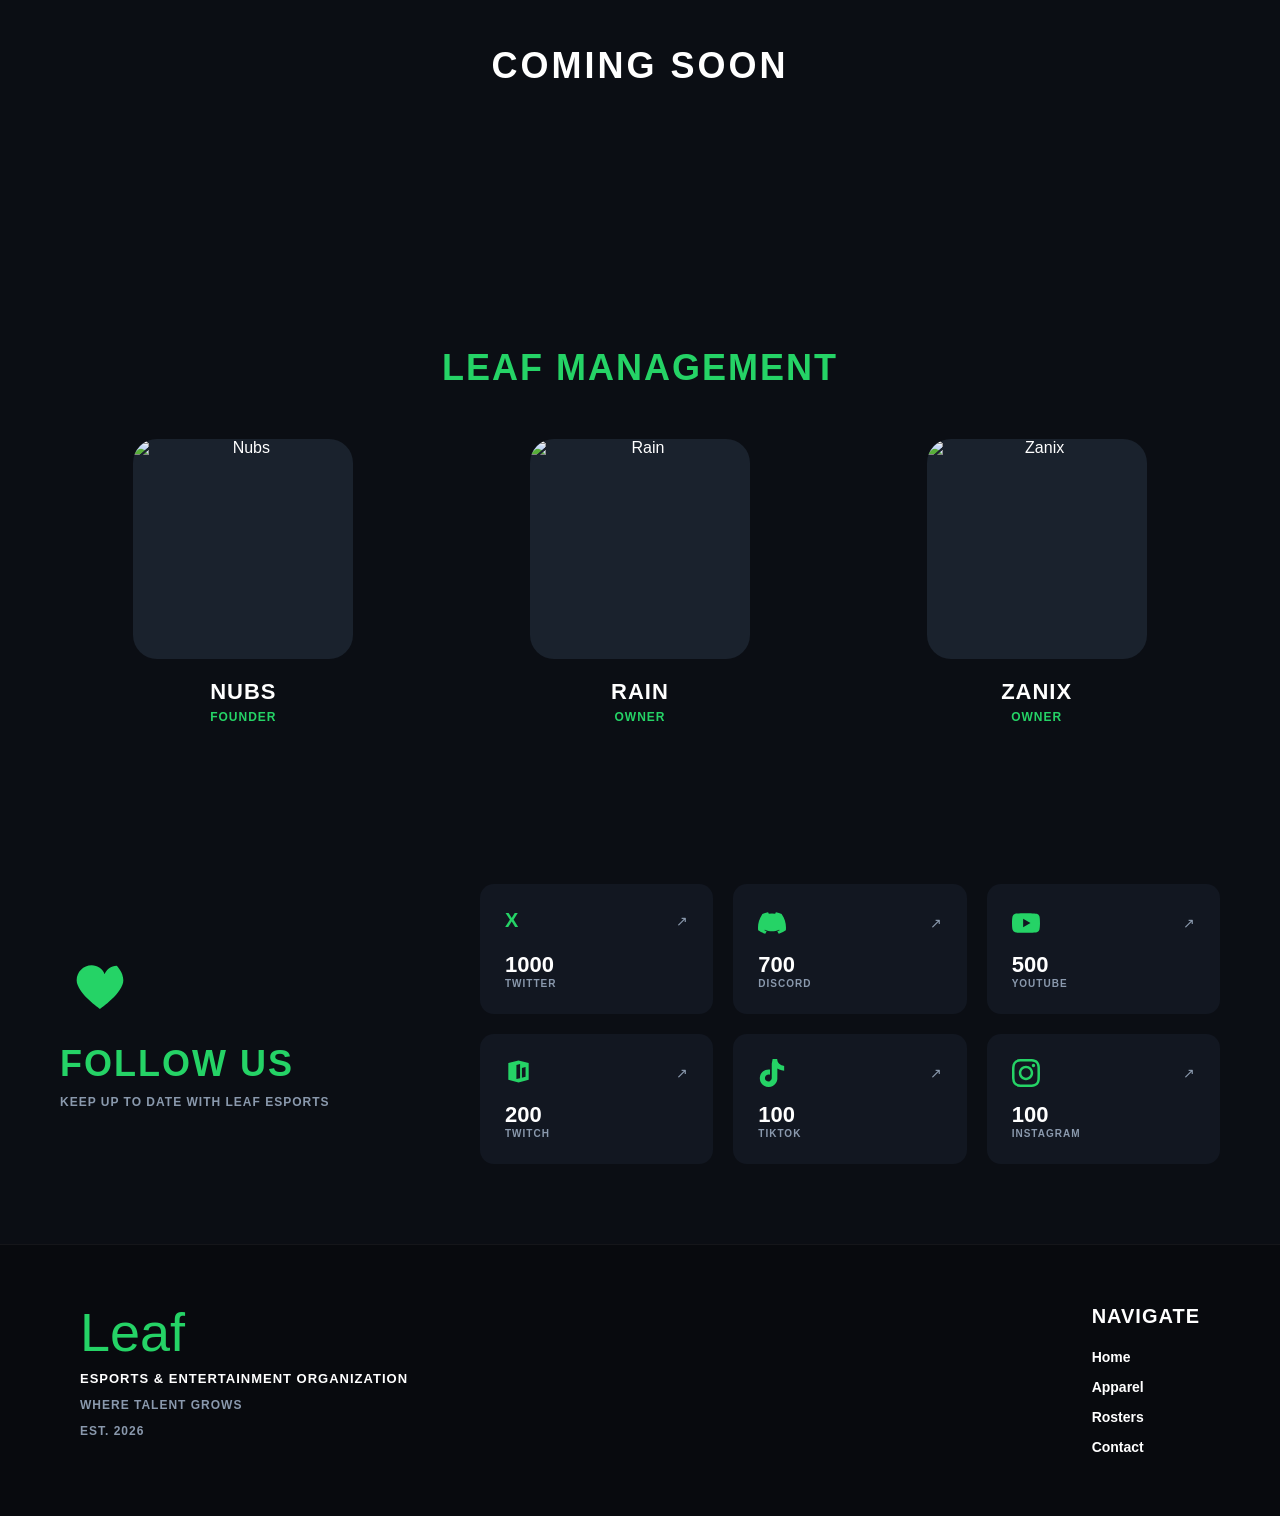
==== commit 1f946a95: "Update title and stylesheet link in index.html" ====
--- a/index.html
+++ b/index.html
@@ -3,8 +3,8 @@
 <head>
     <meta charset="UTF-8">
     <meta name="viewport" content="width=device-width, initial-scale=1.0">
-    <title>Leaf Esports</title>
-    <link rel="stylesheet" href="styles.css">
+    <title>LAW Esports</title>
+   <link rel="stylesheet" href="style.css">
 </head>
 <body>
 
--- a/style.css
+++ b/style.css
@@ -0,0 +1,557 @@
+:root {
+    --bg-color: #0b0e14;
+    --card-bg: #121721;
+    --accent-green: #25d366;
+    --accent-green-bright: #00ff88;
+    --text-color: #ffffff;
+    --text-muted: #8a99ad;
+}
+
+* {
+    box-sizing: border-box;
+    margin: 0;
+    padding: 0;
+    font-family: 'Montserrat', 'Arial Black', sans-serif;
+}
+
+body {
+    background-color: var(--bg-color);
+    color: var(--text-color);
+    display: flex;
+    flex-direction: column;
+    min-height: 100vh;
+}
+
+/* Header Navigation */
+header {
+    display: flex;
+    justify-content: center;
+    align-items: center;
+    padding: 25px 40px;
+    background-color: var(--bg-color);
+    position: relative;
+}
+
+.header-logo {
+    display: flex;
+    align-items: center;
+    gap: 10px;
+}
+
+.header-logo svg {
+    width: 32px;
+    height: 32px;
+    fill: var(--accent-green);
+}
+
+nav ul {
+    display: flex;
+    list-style: none;
+    gap: 30px;
+}
+
+nav a {
+    color: var(--text-color);
+    text-decoration: none;
+    font-weight: 700;
+    font-size: 14px;
+    letter-spacing: 1px;
+    text-transform: uppercase;
+    transition: color 0.2s ease;
+}
+
+nav a:hover {
+    color: var(--accent-green);
+}
+
+/* Hero Section (Centered) */
+.hero {
+    height: 70vh;
+    display: flex;
+    flex-direction: column;
+    justify-content: center;
+    align-items: center;
+    text-align: center;
+    background: linear-gradient(rgba(11, 14, 20, 0.75), rgba(11, 14, 20, 0.9)), 
+                url('https://via.placeholder.com/1920x1080/0a1a10/000000?text=LEAF+ESPORTS+BACKGROUND') center/cover no-repeat;
+    padding: 0 20px;
+}
+
+.hero h2 {
+    font-size: 18px;
+    letter-spacing: 3px;
+    text-transform: uppercase;
+    margin-bottom: 10px;
+    font-weight: 800;
+}
+
+.hero h1 {
+    font-size: 64px;
+    font-family: 'Brush Script MT', cursive, sans-serif;
+    color: var(--accent-green);
+    margin-bottom: 10px;
+    font-weight: normal;
+}
+
+.hero p {
+    font-size: 28px;
+    font-weight: 900;
+    letter-spacing: 2px;
+    text-transform: uppercase;
+}
+
+/* Featured Banner Section */
+.featured-banner {
+    background: radial-gradient(circle at center, #1b633e 0%, #0b291a 100%);
+    padding: 80px 40px;
+    display: flex;
+    justify-content: space-around;
+    align-items: center;
+    flex-wrap: wrap;
+    gap: 40px;
+}
+
+.banner-images {
+    display: flex;
+    gap: 20px;
+}
+
+.banner-images img {
+    max-width: 260px;
+    height: auto;
+    filter: drop-shadow(0px 10px 20px rgba(0,0,0,0.5));
+}
+
+.banner-content {
+    text-align: right;
+}
+
+.banner-content h2 {
+    font-size: 42px;
+    font-weight: 900;
+    letter-spacing: 1px;
+    margin-bottom: 20px;
+}
+
+.btn-shop {
+    display: inline-block;
+    background-color: #0d1117;
+    color: #ffffff;
+    padding: 16px 36px;
+    font-size: 14px;
+    font-weight: 900;
+    text-decoration: none;
+    border-radius: 6px;
+    letter-spacing: 1px;
+    transition: background-color 0.2s ease, transform 0.2s ease;
+}
+
+.btn-shop:hover {
+    background-color: var(--accent-green);
+    color: #000;
+    transform: translateY(-2px);
+}
+
+/* Section Containers */
+.section-container {
+    max-width: 1200px;
+    margin: 0 auto;
+    padding: 80px 20px;
+    width: 100%;
+}
+
+.section-title {
+    text-align: center;
+    font-size: 36px;
+    font-weight: 900;
+    color: var(--accent-green);
+    letter-spacing: 2px;
+    margin-bottom: 50px;
+    text-transform: uppercase;
+}
+
+/* Apparel Showcase Section */
+.apparel-grid {
+    display: grid;
+    grid-template-columns: repeat(auto-fit, minmax(280px, 1fr));
+    gap: 30px;
+}
+
+.product-card {
+    background-color: var(--bg-color);
+    display: flex;
+    flex-direction: column;
+}
+
+.product-image-box {
+    background-color: #f5f5f5;
+    height: 350px;
+    display: flex;
+    align-items: center;
+    justify-content: center;
+    overflow: hidden;
+}
+
+.product-image-box img {
+    max-height: 80%;
+    max-width: 80%;
+    object-fit: contain;
+}
+
+.product-image-box.dark-bg {
+    background-color: #080a0e;
+}
+
+.product-info {
+    padding: 20px 0;
+}
+
+.product-info h3 {
+    font-size: 16px;
+    font-weight: 900;
+    color: var(--accent-green);
+    margin-bottom: 5px;
+    letter-spacing: 1px;
+}
+
+.product-info p {
+    font-size: 14px;
+    color: var(--text-color);
+    font-weight: 700;
+}
+
+/* Rosters Selection Cards */
+.rosters-grid {
+    display: grid;
+    grid-template-columns: repeat(auto-fit, minmax(300px, 1fr));
+    gap: 25px;
+}
+
+.roster-card {
+    height: 420px;
+    border-radius: 16px;
+    background-size: cover;
+    background-position: center;
+    position: relative;
+    text-decoration: none;
+    overflow: hidden;
+    display: flex;
+    flex-direction: column;
+    justify-content: center;
+    align-items: center;
+    border: 1px solid rgba(255, 255, 255, 0.05);
+    transition: transform 0.3s ease, border-color 0.3s ease;
+}
+
+.roster-card-fortnite {
+    background-image: url('https://via.placeholder.com/400x500/0a1a10/ffffff?text=Fortnite+BG');
+}
+
+.roster-card-content-bg {
+    background-image: url('https://via.placeholder.com/400x500/0a1a10/ffffff?text=Content+BG');
+}
+
+.roster-card-mgmt {
+    background-image: url('https://via.placeholder.com/400x500/0a1a10/ffffff?text=Management+BG');
+}
+
+.roster-card::before {
+    content: '';
+    position: absolute;
+    top: 0; left: 0; right: 0; bottom: 0;
+    background: rgba(11, 14, 20, 0.7);
+    transition: background 0.3s ease;
+}
+
+.roster-card:hover {
+    transform: translateY(-5px);
+    border-color: var(--accent-green);
+}
+
+.roster-card:hover::before {
+    background: rgba(11, 14, 20, 0.5);
+}
+
+.roster-card-content {
+    position: relative;
+    z-index: 1;
+    display: flex;
+    flex-direction: column;
+    align-items: center;
+    gap: 15px;
+}
+
+.roster-icon {
+    font-size: 64px;
+    color: var(--accent-green);
+    font-weight: 900;
+}
+
+.roster-card .card-label {
+    position: absolute;
+    bottom: 20px;
+    font-family: 'Brush Script MT', cursive, sans-serif;
+    font-size: 24px;
+    color: var(--accent-green);
+}
+
+/* Player Cards Grid */
+.players-grid {
+    display: grid;
+    grid-template-columns: repeat(auto-fit, minmax(240px, 1fr));
+    gap: 30px;
+    justify-content: center;
+}
+
+.player-card {
+    display: flex;
+    flex-direction: column;
+    align-items: center;
+    text-align: center;
+}
+
+.player-avatar {
+    width: 220px;
+    height: 220px;
+    border-radius: 24px;
+    object-fit: cover;
+    margin-bottom: 20px;
+    background-color: #1a222d;
+}
+
+.player-name {
+    font-size: 22px;
+    font-weight: 900;
+    letter-spacing: 1px;
+    margin-bottom: 5px;
+}
+
+.player-role {
+    font-size: 12px;
+    font-weight: 800;
+    color: var(--accent-green);
+    letter-spacing: 1px;
+    text-transform: uppercase;
+}
+
+/* Titles and Results Section */
+.titles-section {
+    text-align: center;
+    padding: 60px 20px;
+}
+
+.titles-section h4 {
+    color: var(--accent-green);
+    font-size: 14px;
+    letter-spacing: 2px;
+    text-transform: uppercase;
+    margin-bottom: 10px;
+}
+
+.titles-section h2 {
+    font-size: 48px;
+    font-weight: 900;
+    letter-spacing: 2px;
+    margin-bottom: 40px;
+}
+
+.dropdown-box {
+    max-width: 600px;
+    margin: 0 auto;
+    border: 2px solid var(--accent-green);
+    border-radius: 30px;
+    padding: 16px 30px;
+    display: flex;
+    justify-content: space-between;
+    align-items: center;
+    cursor: pointer;
+    font-weight: 800;
+    font-size: 14px;
+    letter-spacing: 1px;
+}
+
+/* Coming Soon Box */
+.coming-soon-box {
+    text-align: center;
+    padding: 100px 20px;
+    font-size: 36px;
+    font-weight: 900;
+    letter-spacing: 3px;
+}
+
+/* Socials Section */
+.socials-container {
+    display: flex;
+    gap: 50px;
+    align-items: center;
+    flex-wrap: wrap;
+}
+
+.socials-sidebar {
+    flex: 1;
+    min-width: 250px;
+}
+
+.socials-sidebar svg {
+    width: 80px;
+    height: 80px;
+    fill: var(--accent-green);
+    margin-bottom: 20px;
+}
+
+.socials-sidebar h2 {
+    font-size: 36px;
+    font-weight: 900;
+    color: var(--accent-green);
+    letter-spacing: 2px;
+    margin-bottom: 10px;
+}
+
+.socials-sidebar p {
+    color: var(--text-muted);
+    font-size: 12px;
+    font-weight: 700;
+    letter-spacing: 1px;
+}
+
+.socials-grid {
+    flex: 2;
+    display: grid;
+    grid-template-columns: repeat(auto-fit, minmax(180px, 1fr));
+    gap: 20px;
+    min-width: 300px;
+}
+
+.social-card {
+    background-color: var(--card-bg);
+    border-radius: 14px;
+    padding: 25px;
+    display: flex;
+    flex-direction: column;
+    justify-content: space-between;
+    height: 130px;
+    position: relative;
+    text-decoration: none;
+    color: var(--text-color);
+    transition: transform 0.2s ease;
+}
+
+.social-card:hover {
+    transform: translateY(-3px);
+}
+
+.social-header {
+    display: flex;
+    justify-content: space-between;
+    align-items: center;
+}
+
+.social-header svg {
+    width: 28px;
+    height: 28px;
+    fill: var(--accent-green);
+}
+
+.x-social-logo {
+    font-weight: 900;
+    font-size: 20px;
+    color: var(--accent-green);
+}
+
+.social-arrow {
+    font-size: 14px;
+    color: var(--text-muted);
+}
+
+.social-count {
+    font-size: 22px;
+    font-weight: 900;
+}
+
+.social-label {
+    font-size: 10px;
+    font-weight: 800;
+    color: var(--text-muted);
+    letter-spacing: 1px;
+}
+
+/* Footer */
+footer {
+    background-color: #080a0e;
+    padding: 60px 80px;
+    display: flex;
+    justify-content: space-between;
+    align-items: flex-start;
+    margin-top: auto;
+    border-top: 1px solid rgba(255, 255, 255, 0.05);
+}
+
+.footer-brand {
+    display: flex;
+    flex-direction: column;
+    gap: 12px;
+}
+
+.footer-logo {
+    font-family: 'Brush Script MT', cursive, sans-serif;
+    font-size: 54px;
+    color: var(--accent-green);
+    line-height: 1;
+}
+
+.footer-text {
+    font-size: 13px;
+    font-weight: 800;
+    letter-spacing: 1px;
+    color: var(--text-color);
+    text-transform: uppercase;
+}
+
+.footer-subtext {
+    font-size: 12px;
+    color: var(--text-muted);
+    font-weight: 700;
+    letter-spacing: 1px;
+}
+
+.footer-nav h3 {
+    font-size: 20px;
+    font-weight: 900;
+    letter-spacing: 1px;
+    margin-bottom: 20px;
+}
+
+.footer-nav ul {
+    list-style: none;
+    display: flex;
+    flex-direction: column;
+    gap: 12px;
+}
+
+.footer-nav a {
+    color: var(--text-color);
+    text-decoration: none;
+    font-weight: 800;
+    font-size: 14px;
+    transition: color 0.2s ease;
+}
+
+.footer-nav a:hover {
+    color: var(--accent-green);
+}
+
+/* Mobile Responsive */
+@media (max-width: 768px) {
+    footer {
+        flex-direction: column;
+        gap: 40px;
+        padding: 40px 20px;
+    }
+    .featured-banner {
+        flex-direction: column;
+        text-align: center;
+    }
+    .banner-content {
+        text-align: center;
+    }
+}
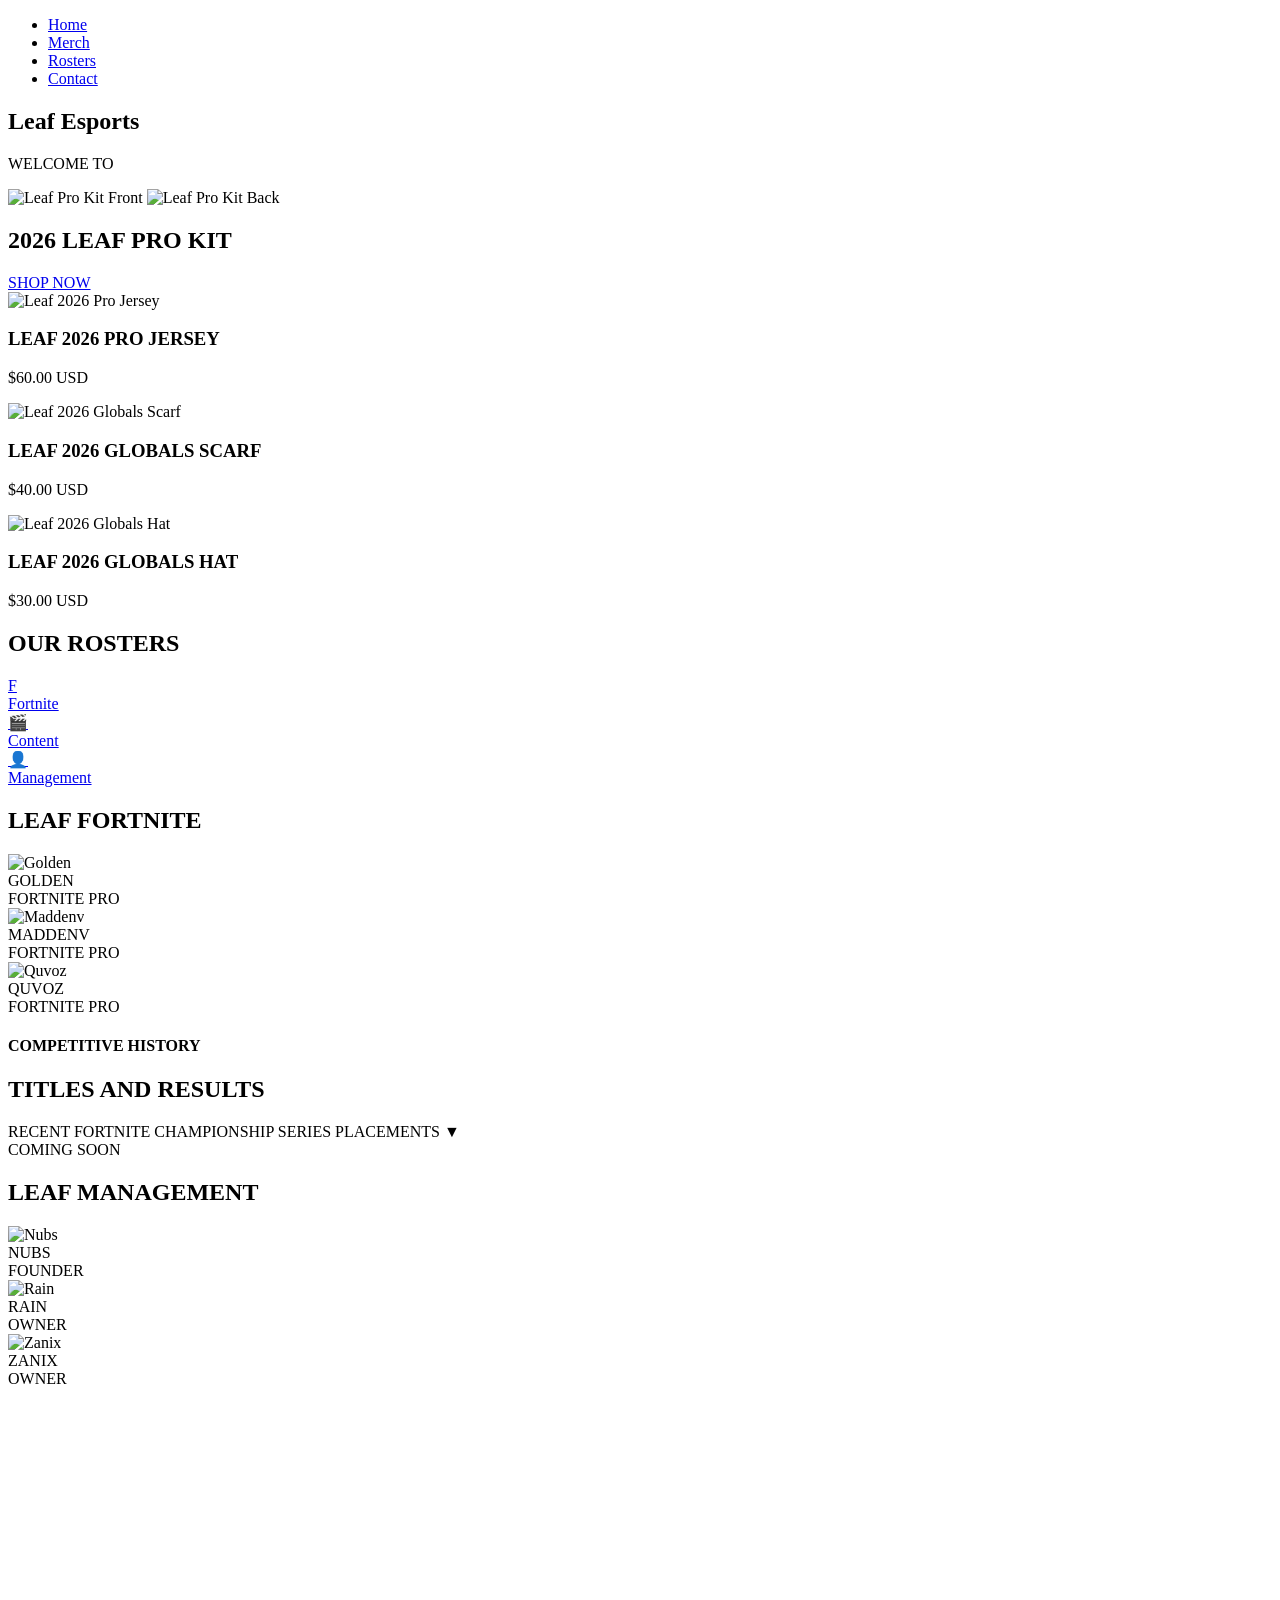
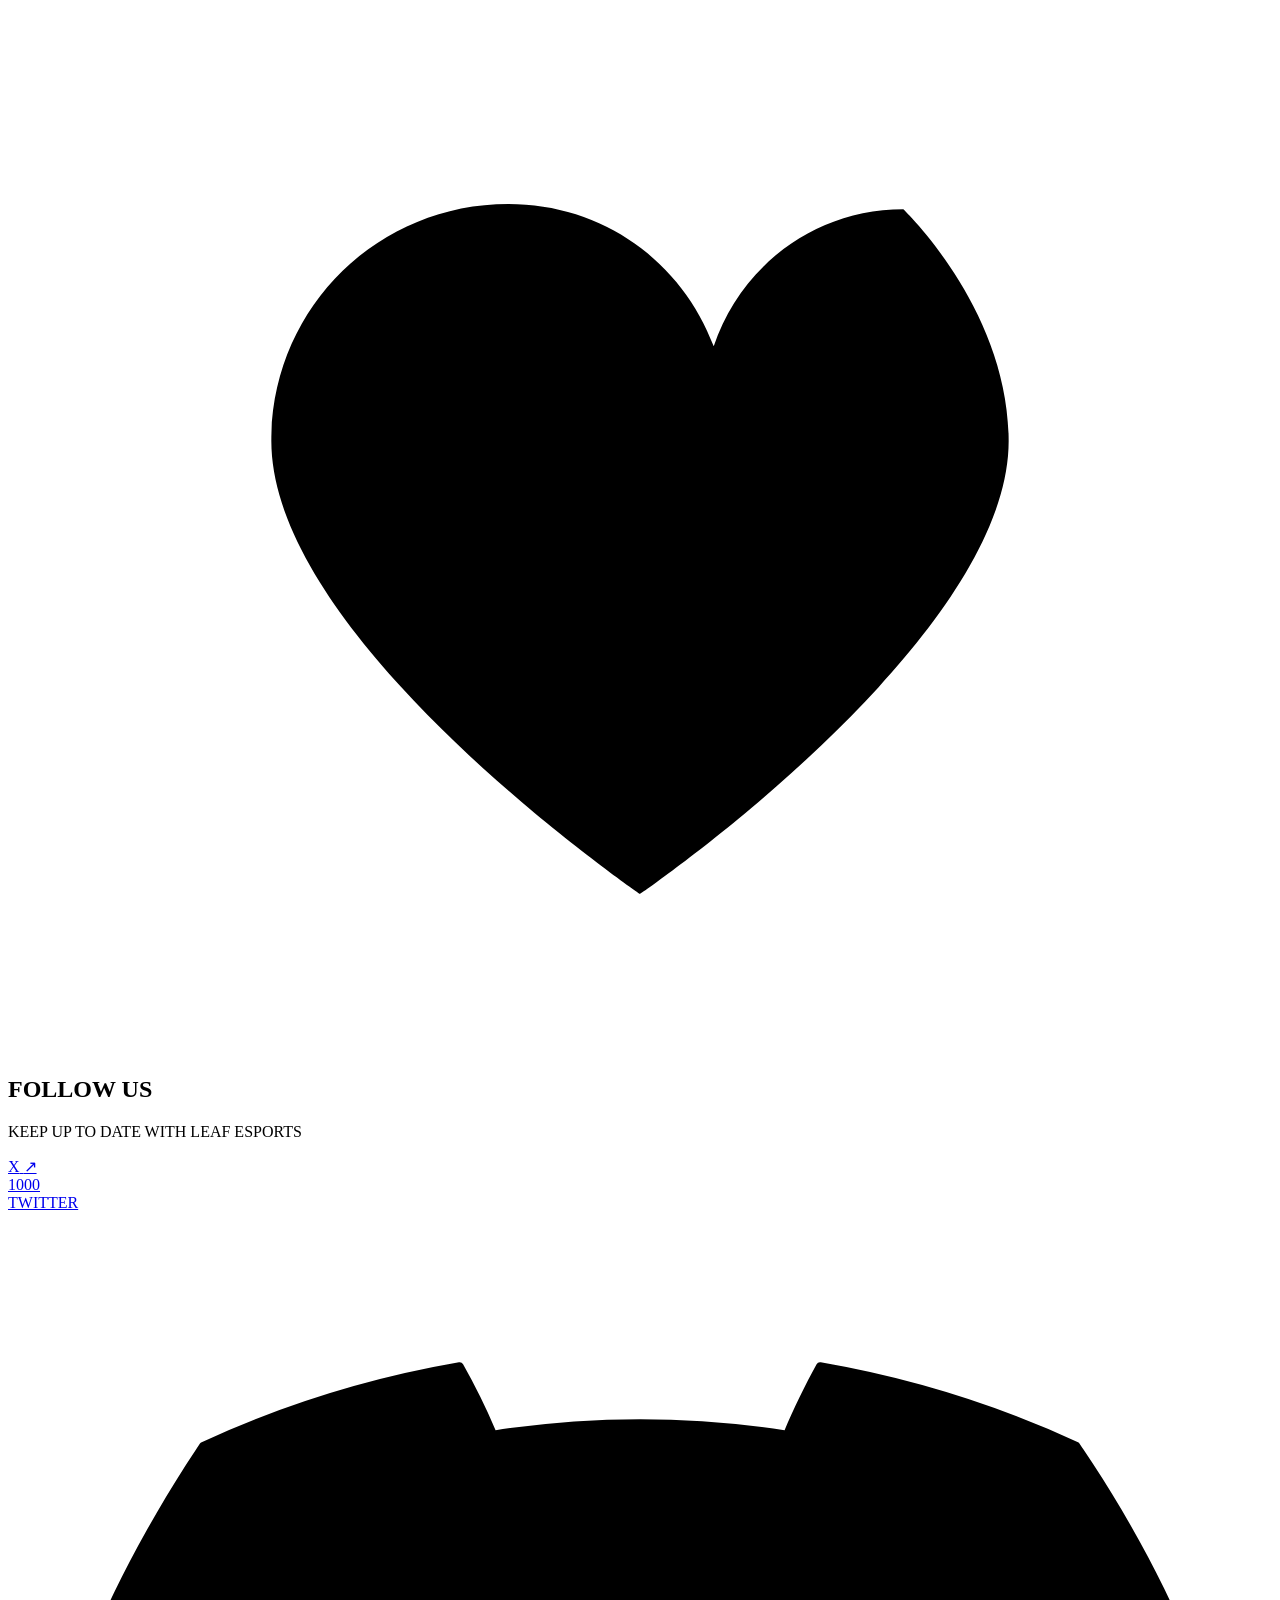
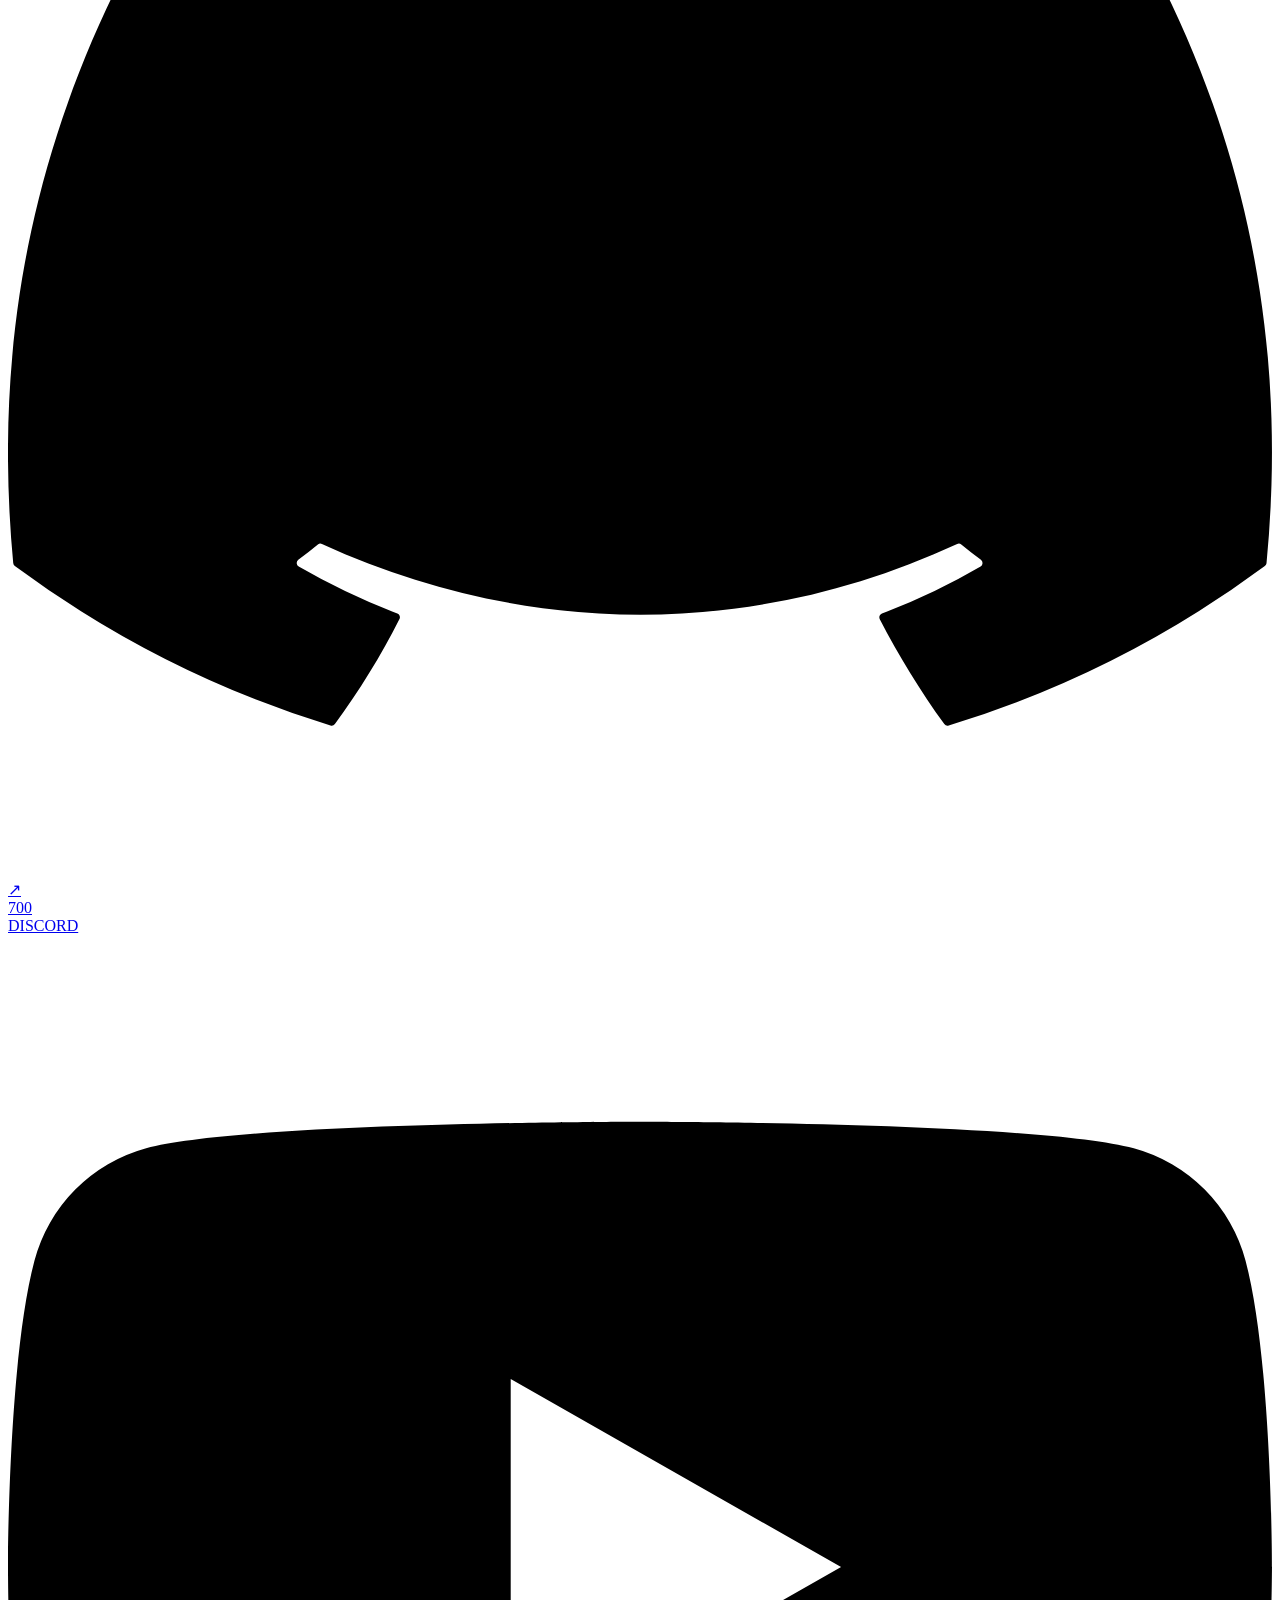
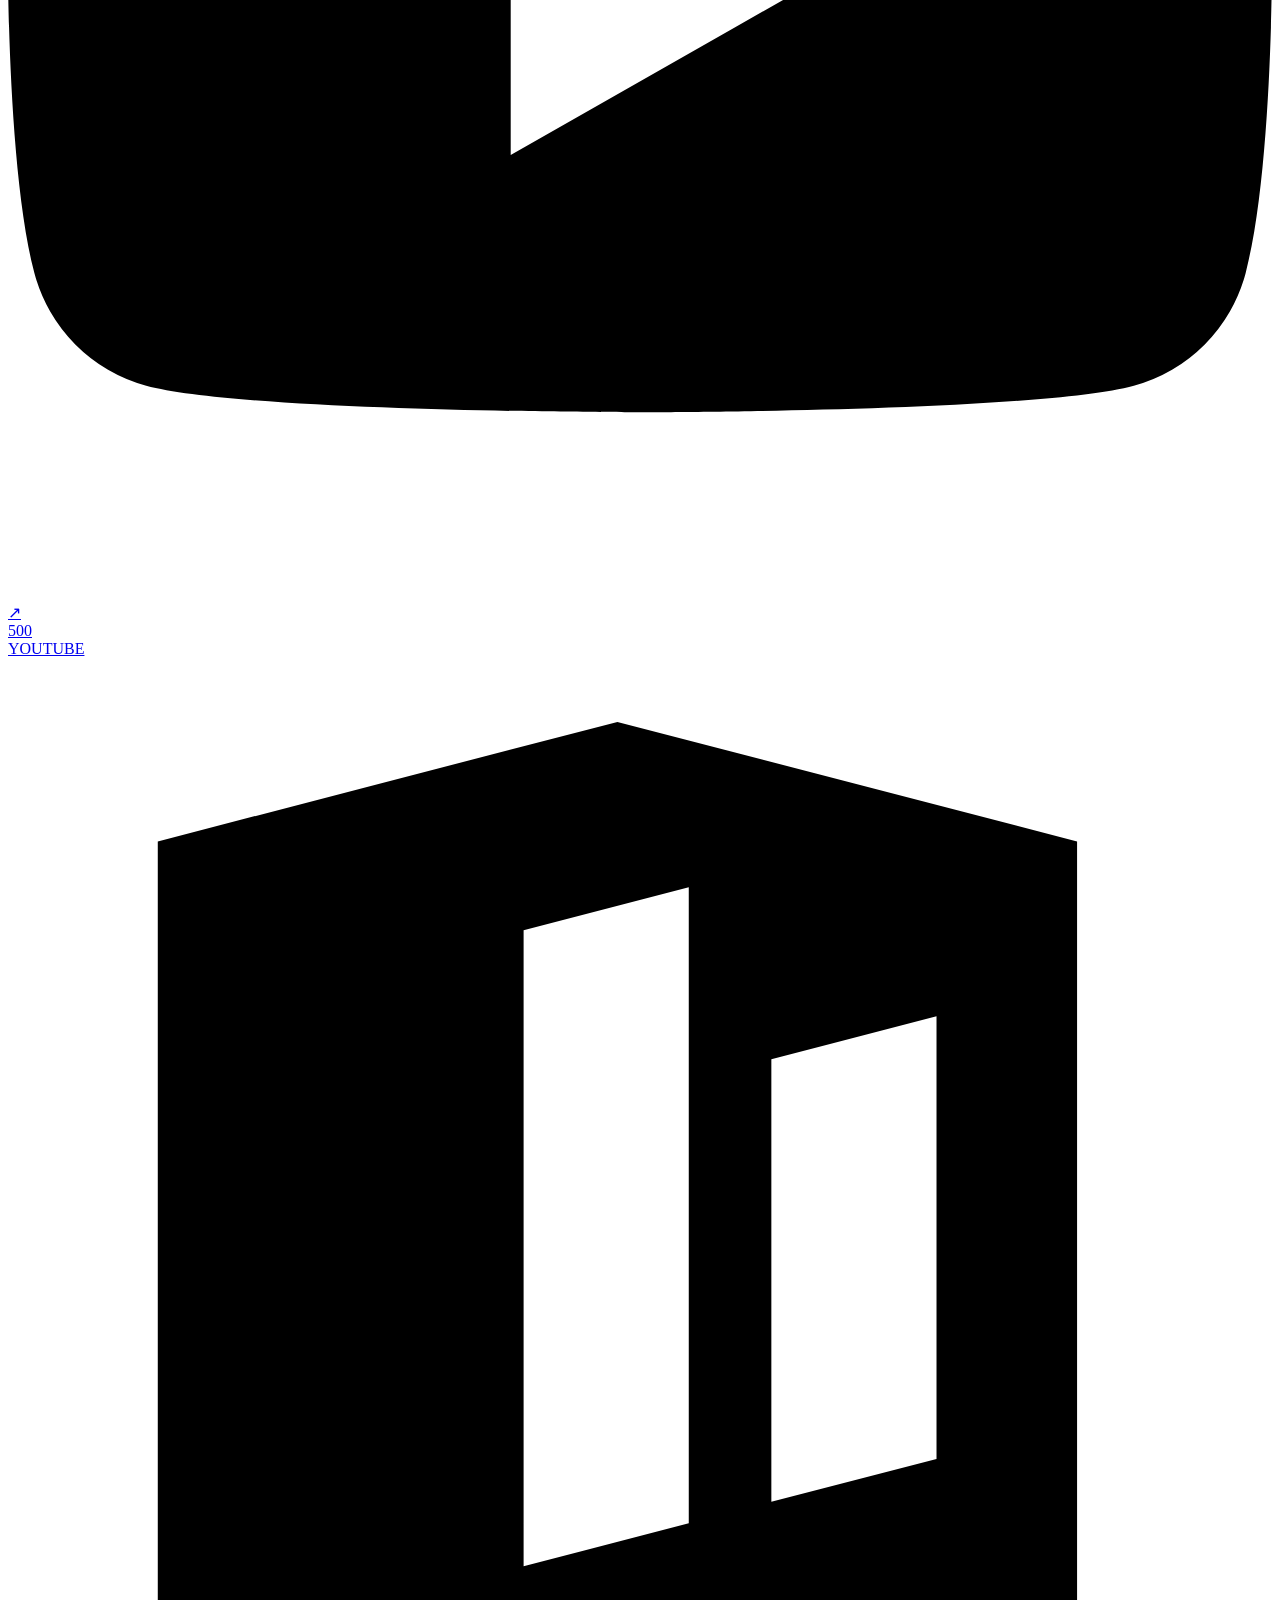
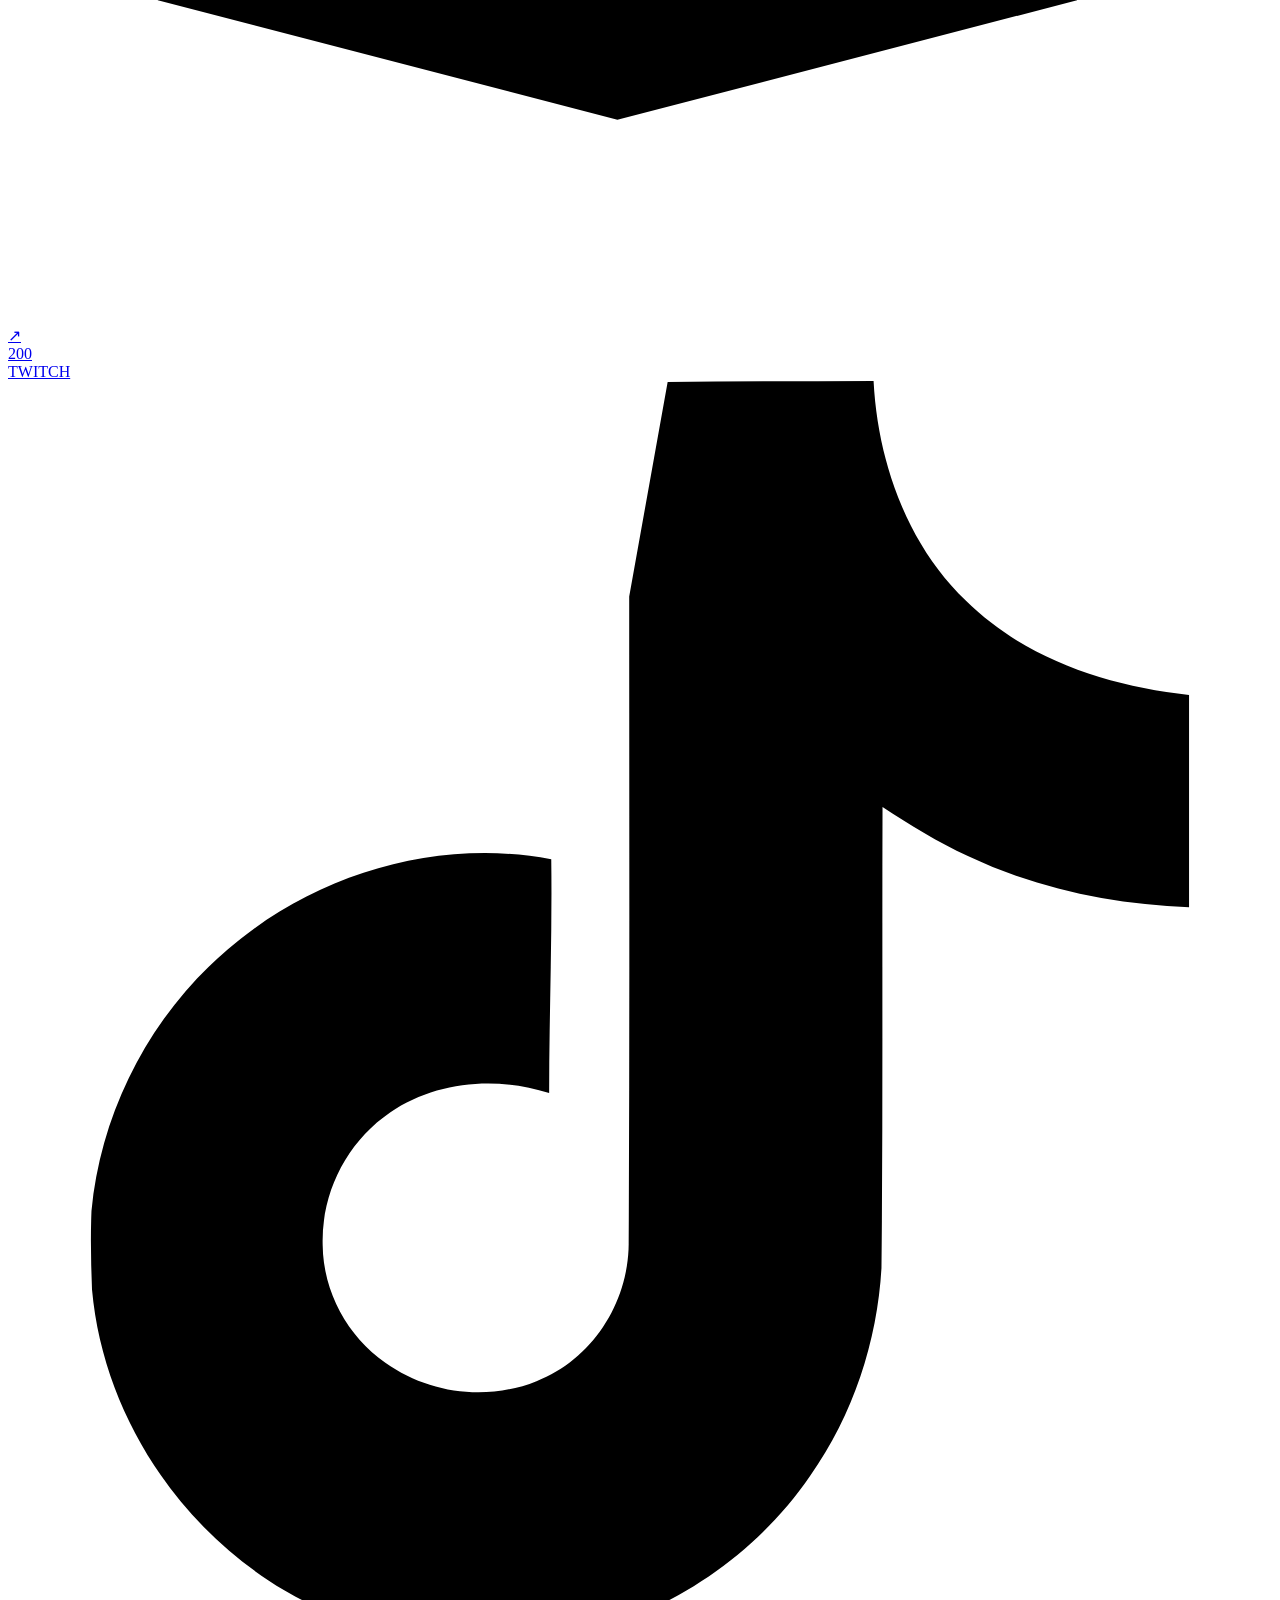
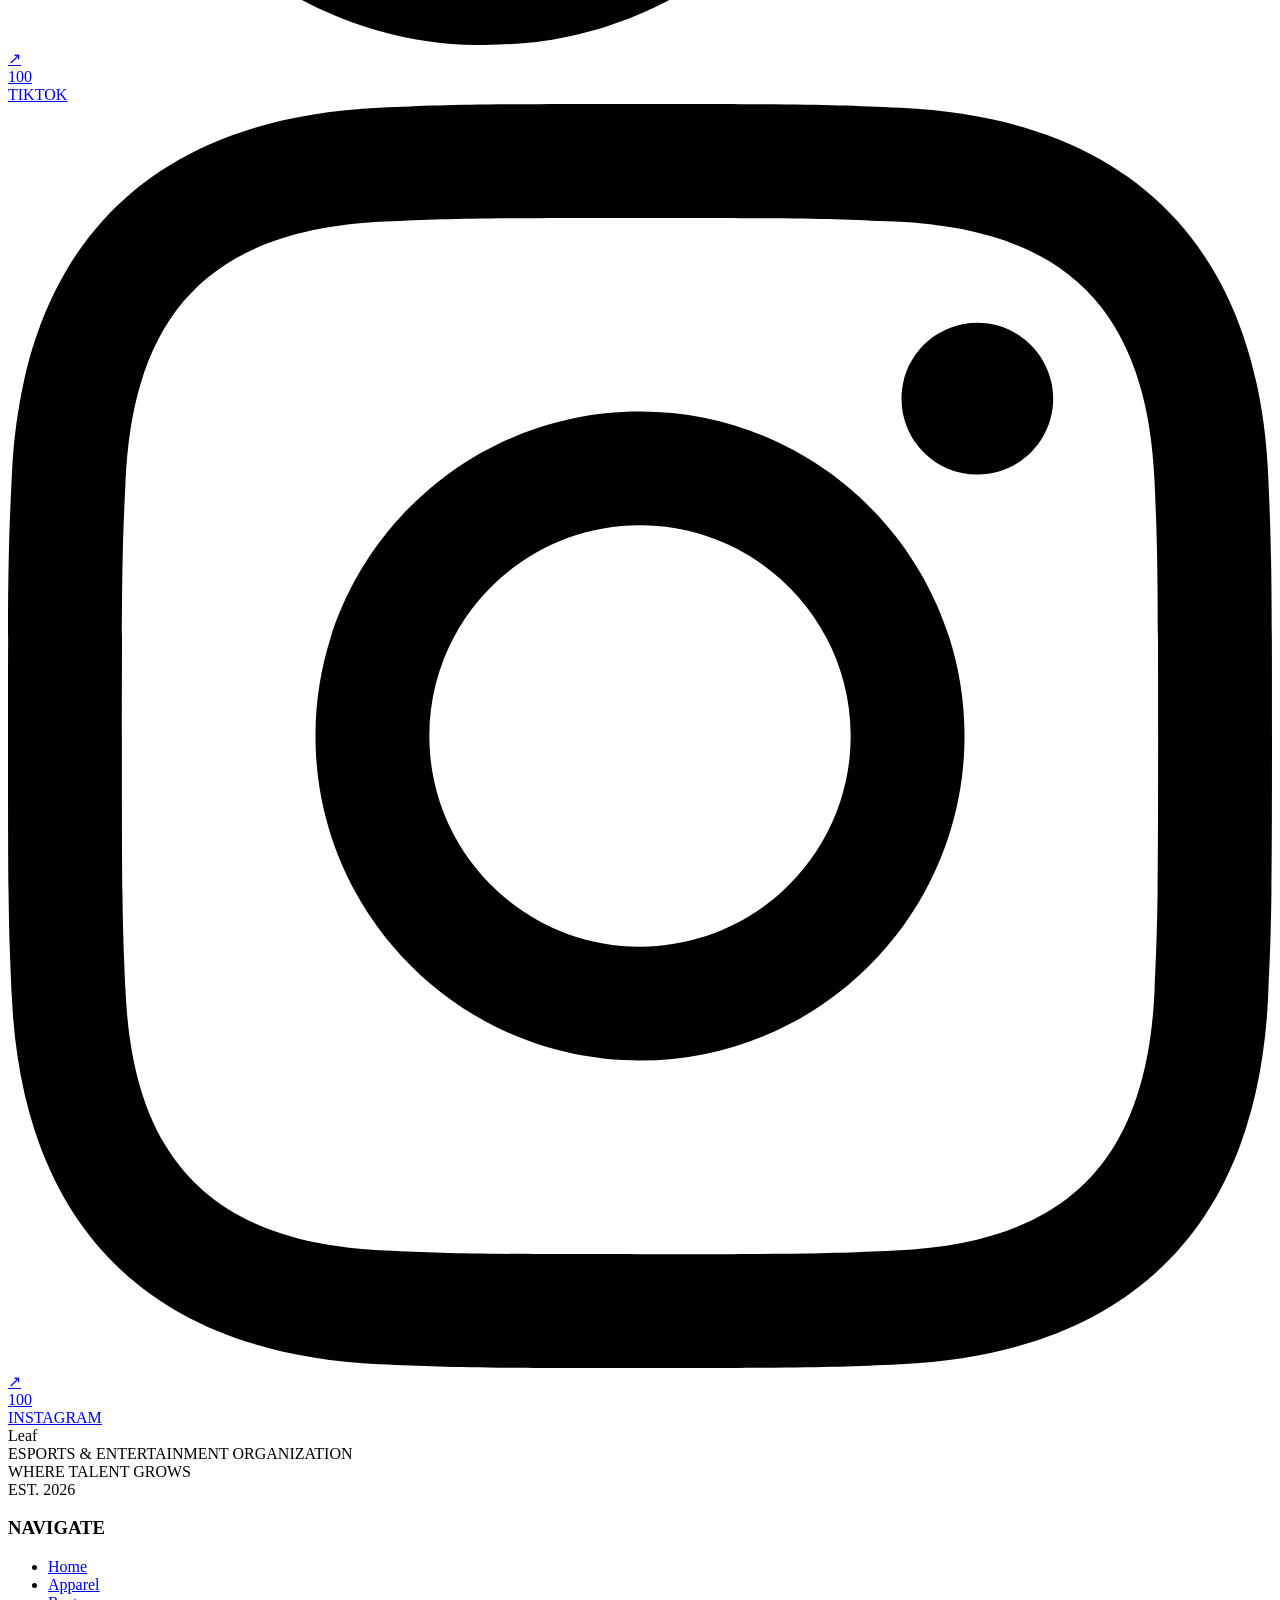
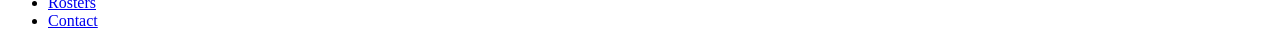
==== commit 5b2082a8: "Update index.html" ====
--- a/index.html
+++ b/index.html
@@ -12,7 +12,7 @@
         <nav>
             <ul>
                 <li><a href="#home">Home</a></li>
-                <li><a href="#apparel">Apparel</a></li>
+                <li><a href="#apparel">Merch</a></li>
                 <li><a href="#rosters">Rosters</a></li>
                 <li><a href="#contact">Contact</a></li>
             </ul>
